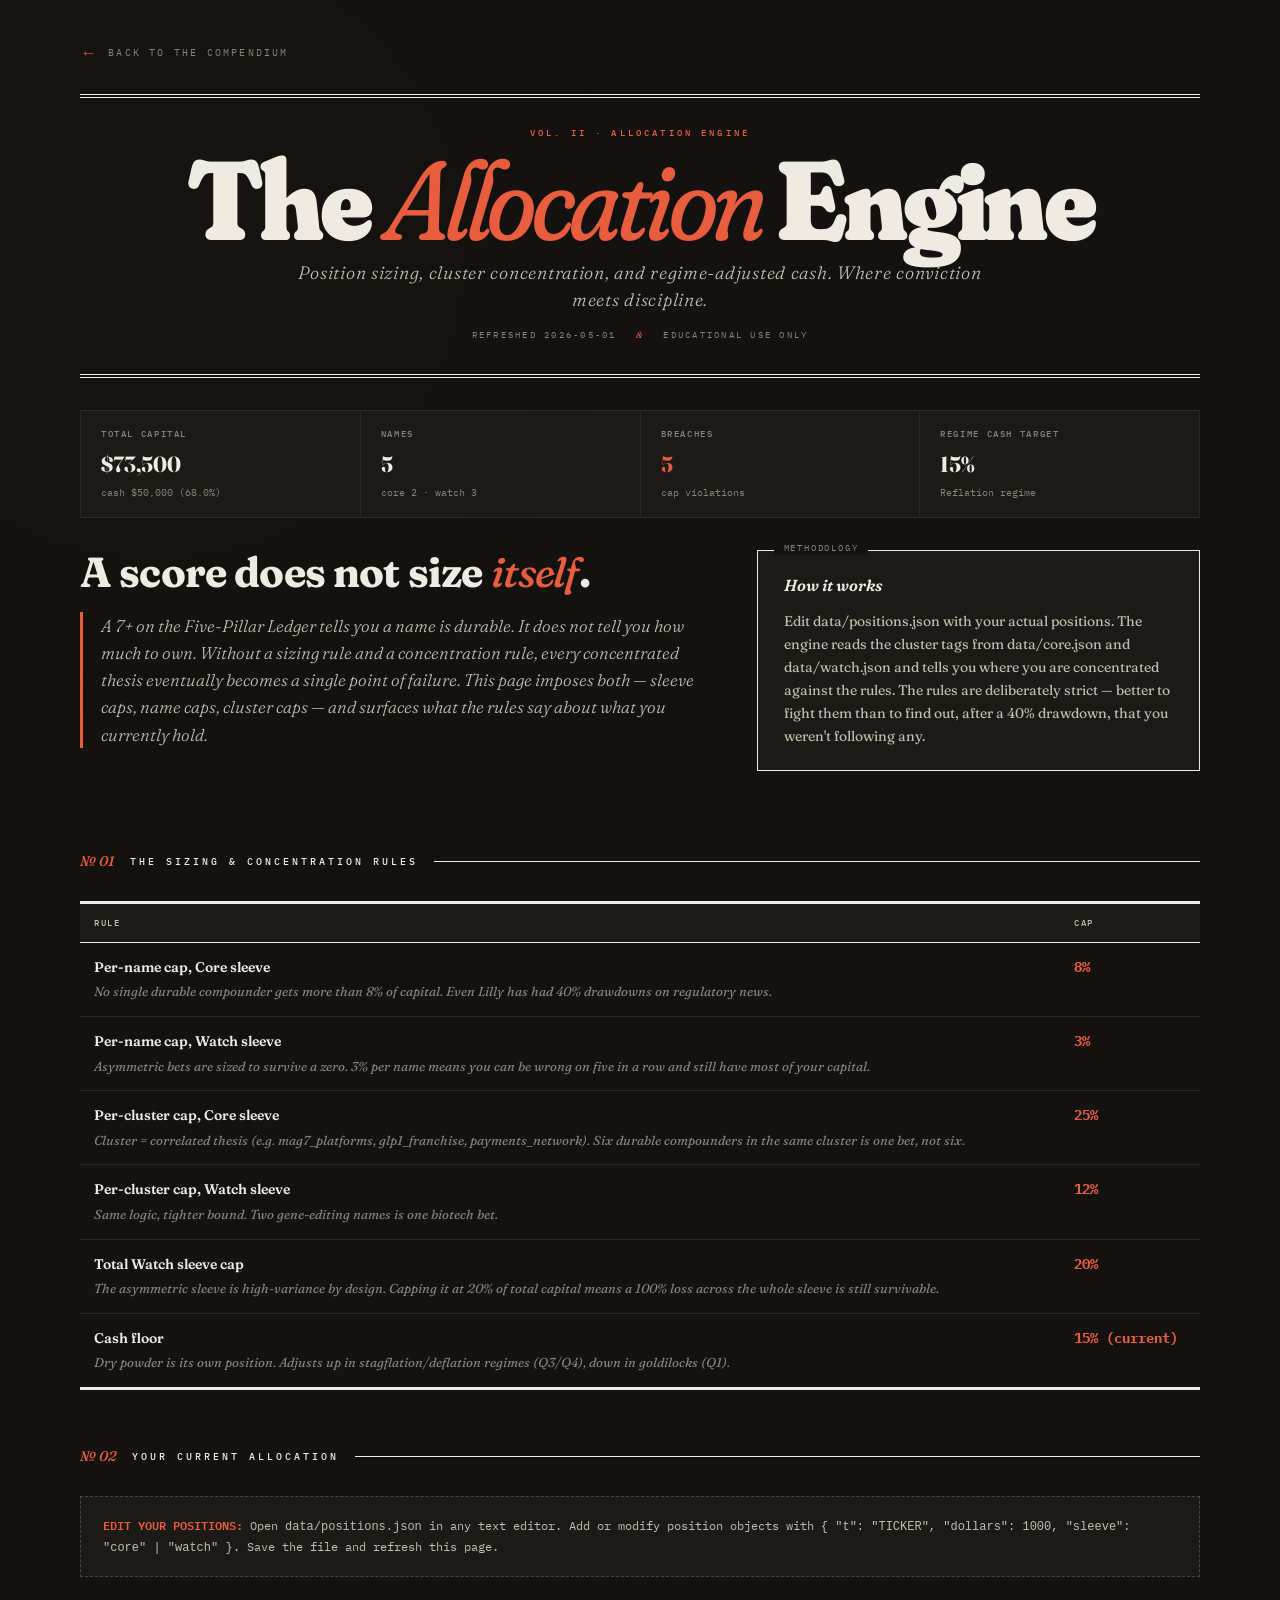
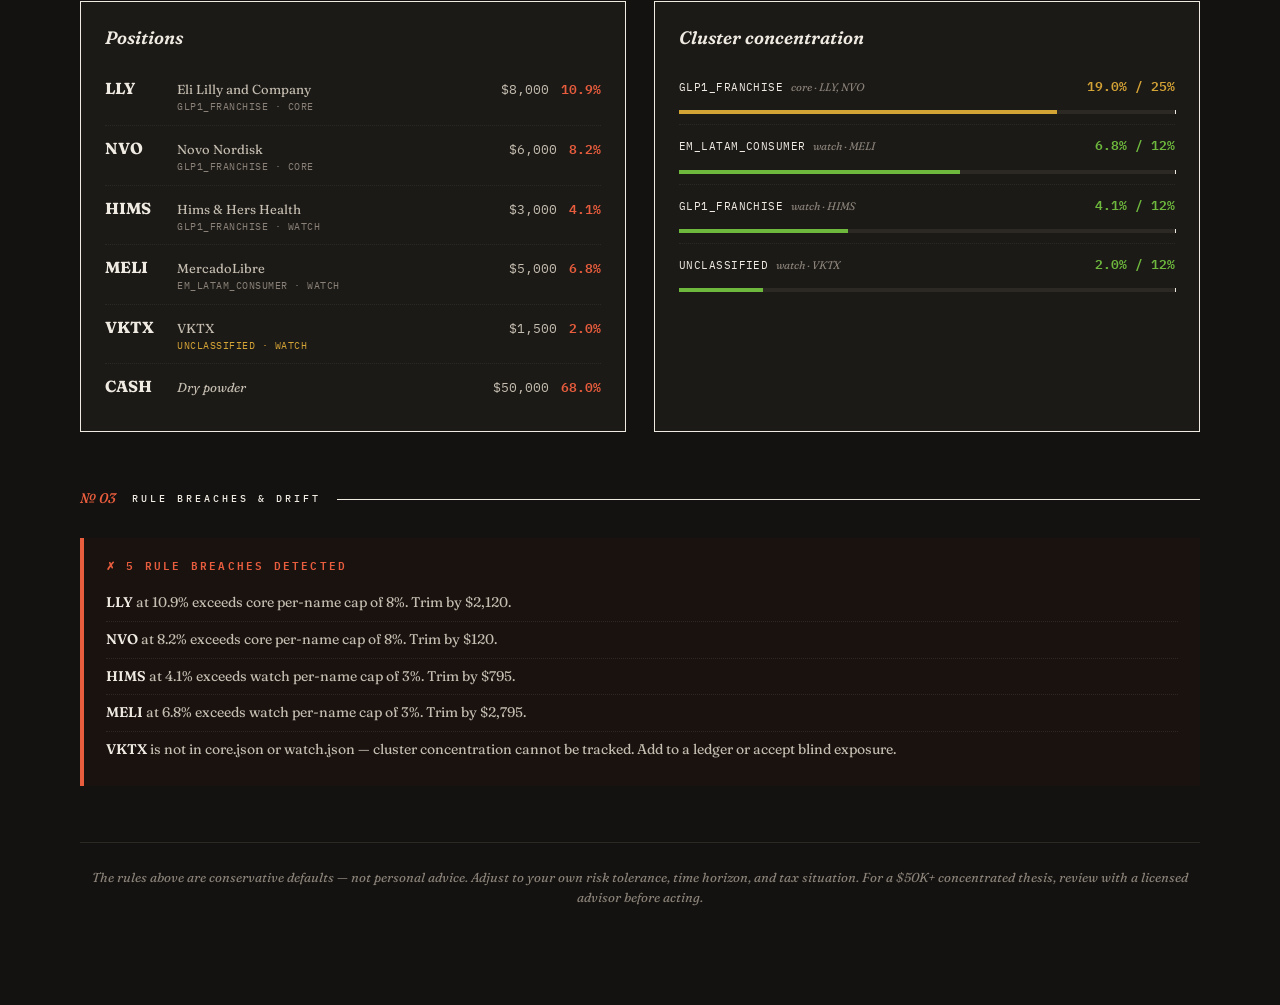
==== allocation.html @ 7db7a310 "Vol II + III: live data layer, allocation engine, Dalio macro overlay" ====
<!DOCTYPE html>
<html lang="en">
<head>
<meta charset="UTF-8">
<meta name="viewport" content="width=device-width, initial-scale=1.0">
<title>The Allocation Engine — Sizing &amp; Concentration</title>
<link rel="preconnect" href="https://fonts.googleapis.com">
<link rel="preconnect" href="https://fonts.gstatic.com" crossorigin>
<link href="https://fonts.googleapis.com/css2?family=Fraunces:ital,opsz,wght@0,9..144,300;0,9..144,400;0,9..144,500;0,9..144,600;0,9..144,700;0,9..144,900;1,9..144,400;1,9..144,500&family=IBM+Plex+Mono:ital,wght@0,300;0,400;0,500;0,600&display=swap" rel="stylesheet">
<link rel="stylesheet" href="assets/tooltip.css">
<style>
:root {
  --paper: #131210; --paper-warm: #1c1a17; --paper-deep: #0a0908;
  --ink: #f0ebe2; --ink-soft: #c4bdb0; --ink-mute: #8a8278; --ink-faint: #4a4540;
  --rule: #2c2824; --rule-strong: #f0ebe2;
  --accent: #e85d3d; --accent-deep: #b8270d;
  --gold: #d4a335; --bull: #6db83d; --bear: #e85d3d;
}
* { box-sizing: border-box; margin: 0; padding: 0; }
body {
  background: var(--paper); color: var(--ink);
  font-family: 'Fraunces', Georgia, serif; font-size: 16px; line-height: 1.55;
  -webkit-font-smoothing: antialiased; font-optical-sizing: auto;
  font-variation-settings: "SOFT" 50, "WONK" 0;
}
body::before {
  content: ''; position: fixed; inset: 0;
  background-image: radial-gradient(circle at 12% 28%, rgba(212,163,53,.02) 0%, transparent 40%);
  pointer-events: none; z-index: 0;
}
.broadsheet { position: relative; z-index: 2; max-width: 1200px; margin: 0 auto; padding: 36px 40px 100px; }

.back-link {
  display: inline-flex; align-items: center; gap: 10px;
  font-family: 'IBM Plex Mono', monospace; font-size: 10px; letter-spacing: .22em;
  text-transform: uppercase; color: var(--ink-mute); text-decoration: none;
  padding: 4px 0; margin-bottom: 24px; border-bottom: 1px solid transparent;
  transition: color .2s, border-color .2s;
}
.back-link .arrow { color: var(--accent); font-family: 'Fraunces', serif; font-style: italic; font-size: 16px; }
.back-link:hover { color: var(--ink); border-bottom-color: var(--ink); }

.masthead {
  text-align: center; border-top: 4px double var(--rule-strong);
  border-bottom: 4px double var(--rule-strong);
  padding: 28px 0 32px; margin-bottom: 32px;
}
.kicker { font-family: 'IBM Plex Mono', monospace; font-size: 9px; letter-spacing: .35em; text-transform: uppercase; color: var(--accent); margin-bottom: 10px; font-weight: 500; }
.masthead-title { font-family: 'Fraunces', serif; font-weight: 900; font-size: clamp(56px, 9vw, 112px); line-height: .9; letter-spacing: -.04em; font-variation-settings: "SOFT" 100, "WONK" 1, "opsz" 144; margin-bottom: 8px; }
.masthead-title em { font-style: italic; font-weight: 400; color: var(--accent); }
.masthead-tagline { font-family: 'Fraunces', serif; font-style: italic; font-size: 18px; font-weight: 300; color: var(--ink-soft); letter-spacing: .04em; max-width: 720px; margin: 0 auto; }
.masthead-volume { font-family: 'IBM Plex Mono', monospace; font-size: 9px; letter-spacing: .25em; text-transform: uppercase; color: var(--ink-mute); margin-top: 14px; }
.masthead-volume .ornament { color: var(--accent); margin: 0 12px; font-family: 'Fraunces', serif; font-style: italic; }

.section-marker { display: flex; align-items: center; gap: 16px; margin: 56px 0 28px; }
.section-marker-line { flex: 1; height: 1px; background: var(--rule-strong); }
.section-marker-text { font-family: 'IBM Plex Mono', monospace; font-size: 10px; letter-spacing: .3em; text-transform: uppercase; color: var(--ink); font-weight: 500; }
.section-marker-num { font-family: 'Fraunces', serif; font-style: italic; font-size: 14px; color: var(--accent); font-weight: 500; }

.lede { display: grid; grid-template-columns: 7fr 5fr; gap: 56px; margin-bottom: 32px; }
.lede-headline { font-family: 'Fraunces', serif; font-weight: 700; font-size: clamp(28px, 3.4vw, 42px); line-height: 1.05; letter-spacing: -.02em; margin-bottom: 18px; }
.lede-headline em { color: var(--accent); font-style: italic; font-weight: 500; }
.lede-deck { font-family: 'Fraunces', serif; font-style: italic; font-weight: 300; font-size: 17px; line-height: 1.6; color: var(--ink-soft); border-left: 3px solid var(--accent); padding-left: 18px; }

.callout {
  background: var(--paper-warm); border: 1px solid var(--rule-strong);
  padding: 22px 26px; margin-bottom: 24px; position: relative;
}
.callout::before { content: 'METHODOLOGY'; position: absolute; top: -10px; left: 16px; background: var(--paper); padding: 0 10px; font-family: 'IBM Plex Mono', monospace; font-size: 9px; letter-spacing: .2em; color: var(--ink-mute); }
.callout-title { font-family: 'Fraunces', serif; font-weight: 600; font-size: 16px; font-style: italic; margin-bottom: 12px; color: var(--ink); }
.callout-body { font-family: 'Fraunces', serif; font-size: 14px; line-height: 1.65; color: var(--ink-soft); }

/* status bar */
.status-bar { display: grid; grid-template-columns: repeat(4, 1fr); gap: 1px; background: var(--rule); border: 1px solid var(--rule); margin-bottom: 32px; }
.status-cell { background: var(--paper-warm); padding: 16px 20px; }
.status-cell .lbl { font-family: 'IBM Plex Mono', monospace; font-size: 9px; letter-spacing: .18em; text-transform: uppercase; color: var(--ink-mute); margin-bottom: 6px; font-weight: 500; }
.status-cell .val { font-family: 'Fraunces', serif; font-weight: 700; font-size: 22px; color: var(--ink); font-variation-settings: "opsz" 144; }
.status-cell .val.red { color: var(--bear); }
.status-cell .val.green { color: var(--bull); }
.status-cell .sub { font-family: 'IBM Plex Mono', monospace; font-size: 10px; color: var(--ink-mute); margin-top: 4px; }

/* rules table */
.rules-table { width: 100%; border-collapse: collapse; font-family: 'IBM Plex Mono', monospace; font-size: 12px; margin-bottom: 32px; border-top: 3px solid var(--rule-strong); border-bottom: 3px solid var(--rule-strong); }
.rules-table th { text-align: left; padding: 12px 14px; font-size: 9px; letter-spacing: .18em; text-transform: uppercase; color: var(--ink-soft); border-bottom: 1px solid var(--rule-strong); background: var(--paper-warm); font-weight: 500; }
.rules-table td { padding: 14px; border-bottom: 1px solid var(--rule); vertical-align: top; }
.rules-table tr:last-child td { border-bottom: none; }
.rule-name { font-family: 'Fraunces', serif; font-weight: 600; font-size: 14px; color: var(--ink); }
.rule-rationale { font-family: 'Fraunces', serif; font-style: italic; font-size: 13px; color: var(--ink-mute); margin-top: 4px; line-height: 1.5; }
.rule-cap { font-weight: 700; font-size: 14px; color: var(--accent); white-space: nowrap; }

/* positions panel */
.positions-grid { display: grid; grid-template-columns: 1fr 1fr; gap: 28px; margin-bottom: 32px; }
.positions-list { background: var(--paper-warm); border: 1px solid var(--rule-strong); padding: 22px 24px; }
.positions-list h4 { font-family: 'Fraunces', serif; font-weight: 600; font-style: italic; font-size: 18px; margin-bottom: 14px; color: var(--ink); }
.pos-row { display: grid; grid-template-columns: 60px 1fr auto auto; gap: 12px; padding: 10px 0; border-bottom: 1px dotted var(--rule); align-items: baseline; }
.pos-row:last-child { border-bottom: none; }
.pos-ticker { font-family: 'Fraunces', serif; font-weight: 700; font-size: 16px; color: var(--ink); }
.pos-cluster { font-family: 'IBM Plex Mono', monospace; font-size: 10px; color: var(--ink-mute); letter-spacing: .05em; }
.pos-dollars { font-family: 'IBM Plex Mono', monospace; font-size: 13px; color: var(--ink-soft); }
.pos-pct { font-family: 'IBM Plex Mono', monospace; font-weight: 600; font-size: 13px; color: var(--accent); }
.pos-row.unclassified .pos-cluster { color: var(--gold); }

/* concentration view */
.concentration { background: var(--paper-warm); border: 1px solid var(--rule-strong); padding: 22px 24px; }
.concentration h4 { font-family: 'Fraunces', serif; font-weight: 600; font-style: italic; font-size: 18px; margin-bottom: 14px; color: var(--ink); }
.cluster-row { display: grid; grid-template-columns: 1fr auto; gap: 10px; padding: 10px 0; border-bottom: 1px dotted var(--rule); align-items: baseline; }
.cluster-row:last-child { border-bottom: none; }
.cluster-label { font-family: 'IBM Plex Mono', monospace; font-size: 11px; letter-spacing: .04em; color: var(--ink); }
.cluster-pct { font-family: 'IBM Plex Mono', monospace; font-weight: 600; font-size: 13px; }
.cluster-pct.over { color: var(--bear); }
.cluster-pct.warn { color: var(--gold); }
.cluster-pct.ok { color: var(--bull); }
.cluster-bar { grid-column: 1 / 3; height: 4px; background: var(--rule); margin-top: 4px; position: relative; }
.cluster-bar-fill { height: 100%; background: var(--accent); }
.cluster-bar-cap { position: absolute; height: 100%; width: 1px; background: var(--ink); top: 0; }

/* breaches panel */
.breaches { border-left: 4px solid var(--bear); background: rgba(184,39,13,.04); padding: 18px 22px; margin-bottom: 24px; }
.breaches.empty { border-left-color: var(--bull); background: rgba(45,80,22,.04); }
.breaches h4 { font-family: 'IBM Plex Mono', monospace; font-size: 11px; letter-spacing: .2em; text-transform: uppercase; color: var(--bear); margin-bottom: 12px; font-weight: 600; }
.breaches.empty h4 { color: var(--bull); }
.breach-item { font-family: 'Fraunces', serif; font-size: 14px; line-height: 1.7; color: var(--ink-soft); padding: 6px 0; border-bottom: 1px dotted var(--rule); }
.breach-item:last-child { border-bottom: none; }
.breach-item strong { color: var(--ink); font-weight: 600; }

/* edit panel */
.edit-panel { background: var(--paper-warm); border: 1px dashed var(--ink-faint); padding: 18px 22px; font-family: 'IBM Plex Mono', monospace; font-size: 12px; color: var(--ink-soft); margin-bottom: 24px; line-height: 1.7; }
.edit-panel strong { color: var(--accent); font-weight: 600; }

.disclaimer { font-family: 'Fraunces', serif; font-style: italic; font-size: 13px; color: var(--ink-mute); margin-top: 56px; padding-top: 24px; border-top: 1px solid var(--rule); text-align: center; }

@media (max-width: 920px) {
  .broadsheet { padding: 24px 22px 80px; }
  .lede { grid-template-columns: 1fr; gap: 24px; }
  .positions-grid { grid-template-columns: 1fr; }
  .status-bar { grid-template-columns: 1fr 1fr; }
}
</style>
</head>
<body>
<div class="broadsheet">

<a class="back-link" href="index.html"><span class="arrow">←</span>Back to The Compendium</a>

<header class="masthead">
  <div class="kicker">Vol. II · Allocation Engine</div>
  <h1 class="masthead-title">The <em>Allocation</em> Engine</h1>
  <p class="masthead-tagline">Position sizing, cluster concentration, and regime-adjusted cash. Where conviction meets discipline.</p>
  <div class="masthead-volume">
    <span id="a-asof">Loading…</span> <span class="ornament">&</span> Educational Use Only
  </div>
</header>

<!-- STATUS BAR -->
<div class="status-bar">
  <div class="status-cell">
    <div class="lbl">Total Capital</div>
    <div class="val" id="a-total">$0</div>
    <div class="sub" id="a-cash">cash —</div>
  </div>
  <div class="status-cell">
    <div class="lbl">Names</div>
    <div class="val" id="a-names">0</div>
    <div class="sub" id="a-sleeves">core 0 · watch 0</div>
  </div>
  <div class="status-cell">
    <div class="lbl">Breaches</div>
    <div class="val" id="a-breaches">0</div>
    <div class="sub">cap violations</div>
  </div>
  <div class="status-cell">
    <div class="lbl">Regime Cash Target</div>
    <div class="val" id="a-cash-target">—</div>
    <div class="sub" id="a-regime-note">—</div>
  </div>
</div>

<!-- LEDE -->
<div class="lede">
  <div>
    <h2 class="lede-headline">A score does not size <em>itself</em>.</h2>
    <p class="lede-deck">A 7+ on the Five-Pillar Ledger tells you a name is durable. It does not tell you how much to own. Without a sizing rule and a concentration rule, every concentrated thesis eventually becomes a single point of failure. This page imposes both — sleeve caps, name caps, cluster caps — and surfaces what the rules say about what you currently hold.</p>
  </div>
  <div class="callout">
    <div class="callout-title">How it works</div>
    <div class="callout-body">Edit data/positions.json with your actual positions. The engine reads the cluster tags from data/core.json and data/watch.json and tells you where you are concentrated against the rules. The rules are deliberately strict — better to fight them than to find out, after a 40% drawdown, that you weren't following any.</div>
  </div>
</div>

<!-- SECTION I — RULES -->
<div class="section-marker">
  <span class="section-marker-num">№ 01</span>
  <span class="section-marker-text">The Sizing &amp; Concentration Rules</span>
  <div class="section-marker-line"></div>
</div>

<table class="rules-table">
  <thead>
    <tr><th>Rule</th><th style="width: 140px;">Cap</th></tr>
  </thead>
  <tbody>
    <tr>
      <td>
        <div class="rule-name">Per-name cap, Core sleeve</div>
        <div class="rule-rationale">No single durable compounder gets more than 8% of capital. Even Lilly has had 40% drawdowns on regulatory news.</div>
      </td>
      <td class="rule-cap">8%</td>
    </tr>
    <tr>
      <td>
        <div class="rule-name">Per-name cap, Watch sleeve</div>
        <div class="rule-rationale">Asymmetric bets are sized to survive a zero. 3% per name means you can be wrong on five in a row and still have most of your capital.</div>
      </td>
      <td class="rule-cap">3%</td>
    </tr>
    <tr>
      <td>
        <div class="rule-name">Per-cluster cap, Core sleeve</div>
        <div class="rule-rationale">Cluster = correlated thesis (e.g. mag7_platforms, glp1_franchise, payments_network). Six durable compounders in the same cluster is one bet, not six.</div>
      </td>
      <td class="rule-cap">25%</td>
    </tr>
    <tr>
      <td>
        <div class="rule-name">Per-cluster cap, Watch sleeve</div>
        <div class="rule-rationale">Same logic, tighter bound. Two gene-editing names is one biotech bet.</div>
      </td>
      <td class="rule-cap">12%</td>
    </tr>
    <tr>
      <td>
        <div class="rule-name">Total Watch sleeve cap</div>
        <div class="rule-rationale">The asymmetric sleeve is high-variance by design. Capping it at 20% of total capital means a 100% loss across the whole sleeve is still survivable.</div>
      </td>
      <td class="rule-cap">20%</td>
    </tr>
    <tr>
      <td>
        <div class="rule-name">Cash floor</div>
        <div class="rule-rationale">Dry powder is its own position. Adjusts up in stagflation/deflation regimes (Q3/Q4), down in goldilocks (Q1).</div>
      </td>
      <td class="rule-cap" id="rule-cash">10–25%</td>
    </tr>
  </tbody>
</table>

<!-- SECTION II — CURRENT ALLOCATION -->
<div class="section-marker">
  <span class="section-marker-num">№ 02</span>
  <span class="section-marker-text">Your Current Allocation</span>
  <div class="section-marker-line"></div>
</div>

<div class="edit-panel">
  <strong>EDIT YOUR POSITIONS:</strong> Open <code>data/positions.json</code> in any text editor. Add or modify position objects with <code>{ "t": "TICKER", "dollars": 1000, "sleeve": "core" | "watch" }</code>. Save the file and refresh this page.
</div>

<div class="positions-grid">
  <div class="positions-list" id="positions-list">
    <h4>Positions</h4>
  </div>
  <div class="concentration" id="concentration">
    <h4>Cluster concentration</h4>
  </div>
</div>

<!-- SECTION III — BREACHES -->
<div class="section-marker">
  <span class="section-marker-num">№ 03</span>
  <span class="section-marker-text">Rule Breaches &amp; Drift</span>
  <div class="section-marker-line"></div>
</div>

<div id="breaches-panel"></div>

<p class="disclaimer">The rules above are conservative defaults — not personal advice. Adjust to your own risk tolerance, time horizon, and tax situation. For a $50K+ concentrated thesis, review with a licensed advisor before acting.</p>

</div>

<script src="assets/data-loader.js"></script>
<script src="assets/glossary.js"></script>
<script src="assets/tooltip.js"></script>
<script>
const RULES = {
  per_name_core: 0.08,
  per_name_watch: 0.03,
  per_cluster_core: 0.25,
  per_cluster_watch: 0.12,
  watch_total: 0.20,
  cash_target_by_regime: {
    'Goldilocks': 0.10,
    'Reflation': 0.15,
    'Deflation': 0.20,
    'Stagflation': 0.25,
    'Unclassified': 0.20,
  },
};

(async function () {
  const data = await window.COMPENDIUM.loadAll();
  const positions = await window.COMPENDIUM.loadJson('data/positions.json');
  if (!positions || !positions.positions) {
    document.getElementById('a-asof').textContent = 'data/positions.json missing';
    return;
  }
  document.getElementById('a-asof').textContent = 'Refreshed ' + (positions._asof || '—');

  // build cluster lookup from core + watch
  const lookup = {};
  (data.core || []).forEach(c => { lookup[c.t] = { cluster: c.cluster, sleeve: 'core', name: c.n }; });
  (data.watch || []).forEach(c => { lookup[c.t] = { cluster: c.cluster, sleeve: 'watch', name: c.n }; });

  const positionsTotal = positions.positions.reduce((s, p) => s + (p.dollars || 0), 0);
  const totalCapital = positionsTotal + (positions.cash || 0);

  // status bar
  document.getElementById('a-total').textContent = '$' + totalCapital.toLocaleString();
  document.getElementById('a-cash').textContent = 'cash $' + (positions.cash || 0).toLocaleString() + ' (' + ((positions.cash / totalCapital) * 100).toFixed(1) + '%)';
  document.getElementById('a-names').textContent = positions.positions.length;
  const coreCnt = positions.positions.filter(p => p.sleeve === 'core').length;
  const watchCnt = positions.positions.filter(p => p.sleeve === 'watch').length;
  document.getElementById('a-sleeves').textContent = `core ${coreCnt} · watch ${watchCnt}`;

  // regime cash target
  const regime = (data.macro && data.macro.regime && data.macro.regime.regime_name) || 'Unclassified';
  const cashTarget = RULES.cash_target_by_regime[regime] || 0.20;
  document.getElementById('a-cash-target').textContent = (cashTarget * 100).toFixed(0) + '%';
  document.getElementById('a-regime-note').textContent = regime + ' regime';
  document.getElementById('rule-cash').textContent = (cashTarget * 100).toFixed(0) + '% (current)';

  // render positions
  const posListEl = document.getElementById('positions-list');
  posListEl.innerHTML = '<h4>Positions</h4>';
  positions.positions.forEach(p => {
    const meta = lookup[p.t] || { cluster: 'unclassified', sleeve: p.sleeve, name: p.t };
    const pct = totalCapital > 0 ? (p.dollars / totalCapital * 100) : 0;
    const row = document.createElement('div');
    row.className = 'pos-row' + (meta.cluster === 'unclassified' ? ' unclassified' : '');
    row.innerHTML = `
      <div class="pos-ticker">${p.t}</div>
      <div>
        <div style="font-family:Fraunces,serif;font-size:13px;color:var(--ink-soft);">${meta.name}</div>
        <div class="pos-cluster">${meta.cluster.toUpperCase()} · ${(p.sleeve || meta.sleeve || 'unknown').toUpperCase()}</div>
      </div>
      <div class="pos-dollars">$${(p.dollars || 0).toLocaleString()}</div>
      <div class="pos-pct">${pct.toFixed(1)}%</div>
    `;
    posListEl.appendChild(row);
  });

  // cash row
  const cashRow = document.createElement('div');
  cashRow.className = 'pos-row';
  cashRow.innerHTML = `
    <div class="pos-ticker">CASH</div>
    <div><div style="font-family:Fraunces,serif;font-style:italic;font-size:13px;color:var(--ink-soft);">Dry powder</div></div>
    <div class="pos-dollars">$${(positions.cash || 0).toLocaleString()}</div>
    <div class="pos-pct">${((positions.cash / totalCapital) * 100).toFixed(1)}%</div>
  `;
  posListEl.appendChild(cashRow);

  // cluster aggregation
  const clusters = {};
  positions.positions.forEach(p => {
    const meta = lookup[p.t] || { cluster: 'unclassified', sleeve: p.sleeve };
    const sleeve = p.sleeve || meta.sleeve || 'core';
    const key = sleeve + '::' + meta.cluster;
    clusters[key] = clusters[key] || { sleeve, cluster: meta.cluster, dollars: 0, names: [] };
    clusters[key].dollars += (p.dollars || 0);
    clusters[key].names.push(p.t);
  });

  const clusterEl = document.getElementById('concentration');
  clusterEl.innerHTML = '<h4>Cluster concentration</h4>';
  const sortedClusters = Object.values(clusters).sort((a, b) => b.dollars - a.dollars);
  sortedClusters.forEach(c => {
    const pct = totalCapital > 0 ? (c.dollars / totalCapital) : 0;
    const cap = c.sleeve === 'core' ? RULES.per_cluster_core : RULES.per_cluster_watch;
    const cls = pct > cap ? 'over' : pct > cap * 0.75 ? 'warn' : 'ok';
    const row = document.createElement('div');
    row.className = 'cluster-row';
    row.innerHTML = `
      <div class="cluster-label">${c.cluster.toUpperCase()}<span style="color:var(--ink-mute);font-style:italic;font-family:Fraunces,serif;letter-spacing:0;font-size:11px;margin-left:8px;">${c.sleeve} · ${c.names.join(', ')}</span></div>
      <div class="cluster-pct ${cls}">${(pct * 100).toFixed(1)}% / ${(cap * 100).toFixed(0)}%</div>
      <div class="cluster-bar">
        <div class="cluster-bar-fill" style="width:${Math.min(100, pct / cap * 100)}%; background: var(--${cls === 'over' ? 'bear' : cls === 'warn' ? 'gold' : 'bull'});"></div>
        <div class="cluster-bar-cap" style="left: 100%;"></div>
      </div>
    `;
    clusterEl.appendChild(row);
  });

  // breach detection
  const breaches = [];
  // per-name caps
  positions.positions.forEach(p => {
    const meta = lookup[p.t] || { sleeve: p.sleeve };
    const sleeve = p.sleeve || meta.sleeve || 'core';
    const cap = sleeve === 'core' ? RULES.per_name_core : RULES.per_name_watch;
    const pct = totalCapital > 0 ? (p.dollars / totalCapital) : 0;
    if (pct > cap) {
      breaches.push(`<strong>${p.t}</strong> at ${(pct * 100).toFixed(1)}% exceeds ${sleeve} per-name cap of ${(cap * 100).toFixed(0)}%. Trim by $${Math.round(p.dollars - cap * totalCapital).toLocaleString()}.`);
    }
  });
  // cluster caps
  Object.values(clusters).forEach(c => {
    const cap = c.sleeve === 'core' ? RULES.per_cluster_core : RULES.per_cluster_watch;
    const pct = totalCapital > 0 ? (c.dollars / totalCapital) : 0;
    if (pct > cap) {
      breaches.push(`<strong>${c.cluster}</strong> cluster (${c.sleeve}) at ${(pct * 100).toFixed(1)}% exceeds ${(cap * 100).toFixed(0)}% cap. Diversify or trim.`);
    }
  });
  // sleeve total
  const watchTotal = positions.positions.filter(p => p.sleeve === 'watch').reduce((s, p) => s + (p.dollars || 0), 0);
  const watchPct = totalCapital > 0 ? (watchTotal / totalCapital) : 0;
  if (watchPct > RULES.watch_total) {
    breaches.push(`<strong>Watch sleeve</strong> at ${(watchPct * 100).toFixed(1)}% exceeds ${(RULES.watch_total * 100).toFixed(0)}% total cap. Trim asymmetric bets by $${Math.round(watchTotal - RULES.watch_total * totalCapital).toLocaleString()}.`);
  }
  // cash check
  const cashPct = totalCapital > 0 ? (positions.cash / totalCapital) : 0;
  if (cashPct < cashTarget) {
    breaches.push(`<strong>Cash</strong> at ${(cashPct * 100).toFixed(1)}% is below ${regime}-regime target of ${(cashTarget * 100).toFixed(0)}%. Consider trimming risk to raise $${Math.round((cashTarget - cashPct) * totalCapital).toLocaleString()}.`);
  }
  // unclassified positions
  positions.positions.forEach(p => {
    if (!lookup[p.t]) {
      breaches.push(`<strong>${p.t}</strong> is not in core.json or watch.json — cluster concentration cannot be tracked. Add to a ledger or accept blind exposure.`);
    }
  });

  document.getElementById('a-breaches').textContent = breaches.length;
  document.getElementById('a-breaches').classList.add(breaches.length > 0 ? 'red' : 'green');

  const bp = document.getElementById('breaches-panel');
  if (breaches.length === 0) {
    bp.innerHTML = `<div class="breaches empty">
      <h4>✓ No rule breaches</h4>
      <div class="breach-item">Your current allocation respects every cap. The discipline is intact. The thesis still has to be right — but at least you'll be alive to learn from it if it isn't.</div>
    </div>`;
  } else {
    bp.innerHTML = `<div class="breaches">
      <h4>✗ ${breaches.length} rule breach${breaches.length === 1 ? '' : 'es'} detected</h4>
      ${breaches.map(b => `<div class="breach-item">${b}</div>`).join('')}
    </div>`;
  }
})();
</script>
</body>
</html>
---- assets/tooltip.css ----
/* The Compendium — Tooltip system */
.info {
  display: inline-flex;
  align-items: center;
  gap: 4px;
  cursor: help;
  position: relative;
}
.info::after {
  content: 'i';
  display: inline-flex;
  align-items: center;
  justify-content: center;
  width: 13px;
  height: 13px;
  border-radius: 50%;
  border: 1px solid currentColor;
  font-family: 'IBM Plex Mono', monospace;
  font-style: italic;
  font-weight: 500;
  font-size: 9px;
  line-height: 1;
  color: var(--accent, #e85d3d);
  opacity: 0.55;
  transition: opacity .15s ease;
  flex-shrink: 0;
  margin-left: 2px;
}
.info:hover::after,
.info.is-active::after {
  opacity: 1;
}

/* Floating tooltip element (single, pooled) */
#cmp-tooltip {
  position: fixed;
  z-index: 9999;
  max-width: 320px;
  background: var(--paper, #131210);
  color: var(--ink, #f0ebe2);
  border: 1px solid var(--accent, #e85d3d);
  padding: 14px 16px;
  font-family: 'Fraunces', Georgia, serif;
  font-size: 13px;
  line-height: 1.5;
  box-shadow: 0 8px 32px rgba(0, 0, 0, 0.6), 0 2px 8px rgba(0, 0, 0, 0.4);
  pointer-events: none;
  opacity: 0;
  transform: translateY(4px);
  transition: opacity .15s ease, transform .15s ease;
}
#cmp-tooltip.is-visible {
  opacity: 1;
  transform: translateY(0);
  pointer-events: auto;
}
#cmp-tooltip .tt-title {
  font-family: 'IBM Plex Mono', monospace;
  font-size: 9px;
  letter-spacing: .14em;
  text-transform: uppercase;
  color: var(--accent, #e85d3d);
  font-weight: 600;
  margin-bottom: 8px;
  padding-bottom: 6px;
  border-bottom: 1px dotted rgba(232, 93, 61, 0.35);
}
#cmp-tooltip .tt-body {
  font-family: 'Fraunces', Georgia, serif;
  font-style: italic;
  font-size: 13px;
  line-height: 1.55;
  color: var(--ink-soft, #c4bdb0);
  font-weight: 400;
}

/* Mobile: tooltips become bottom sheets */
@media (max-width: 600px) {
  #cmp-tooltip {
    position: fixed;
    left: 12px !important;
    right: 12px;
    bottom: 12px !important;
    top: auto !important;
    max-width: none;
    transform: translateY(8px);
  }
  #cmp-tooltip.is-visible {
    transform: translateY(0);
  }
}

/* Print: hide tooltip system entirely */
@media print {
  .info::after { display: none !important; }
  #cmp-tooltip { display: none !important; }
}

/* Make ledger rows visibly clickable */
.ledger tbody tr[data-href] {
  cursor: pointer;
}
.ledger tbody tr[data-href]:hover {
  background: var(--highlight, #1f1c18) !important;
}

/* Make dossier wrapper-as-link inherit color */
a.dossier-link {
  text-decoration: none;
  color: inherit;
  display: block;
}
a.dossier-link:hover .dossier {
  background: var(--paper-warm, #1c1a17);
}
a.dossier-link:hover .dossier-ticker {
  color: var(--accent, #e85d3d);
}
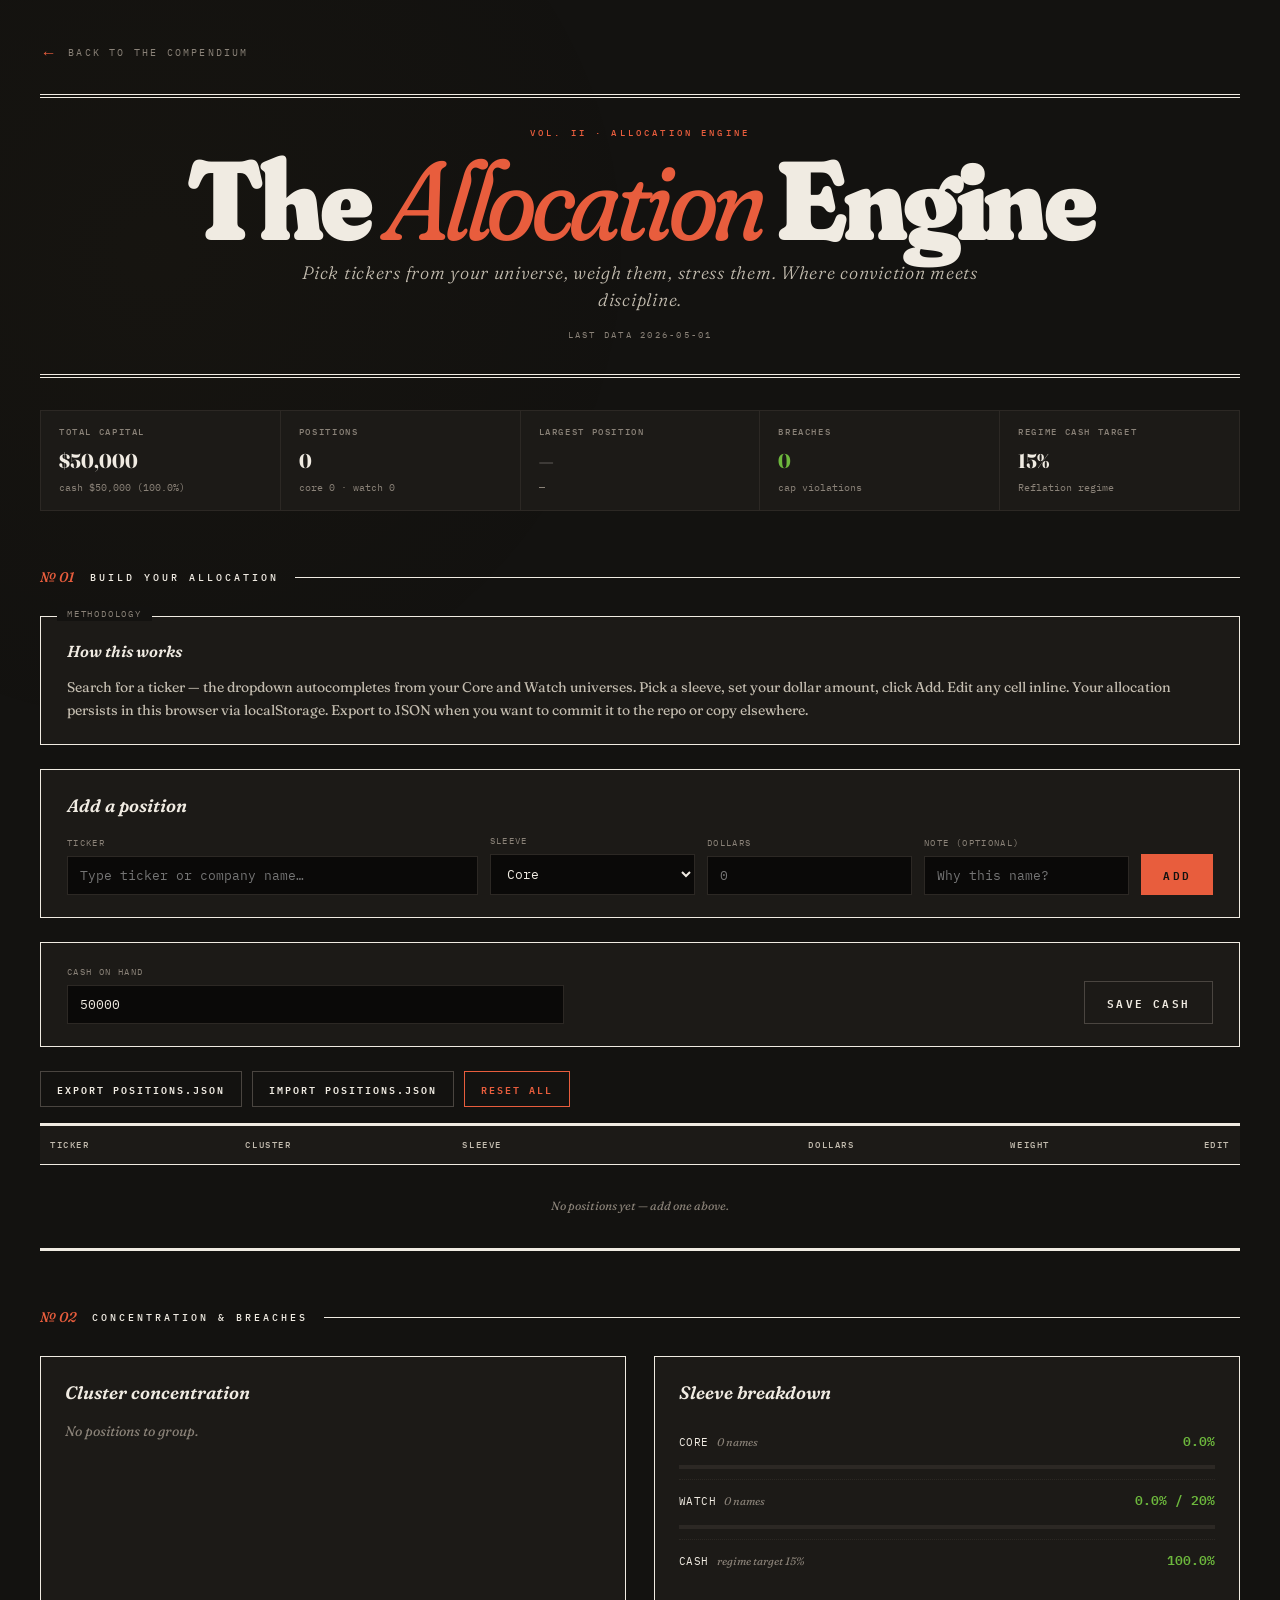
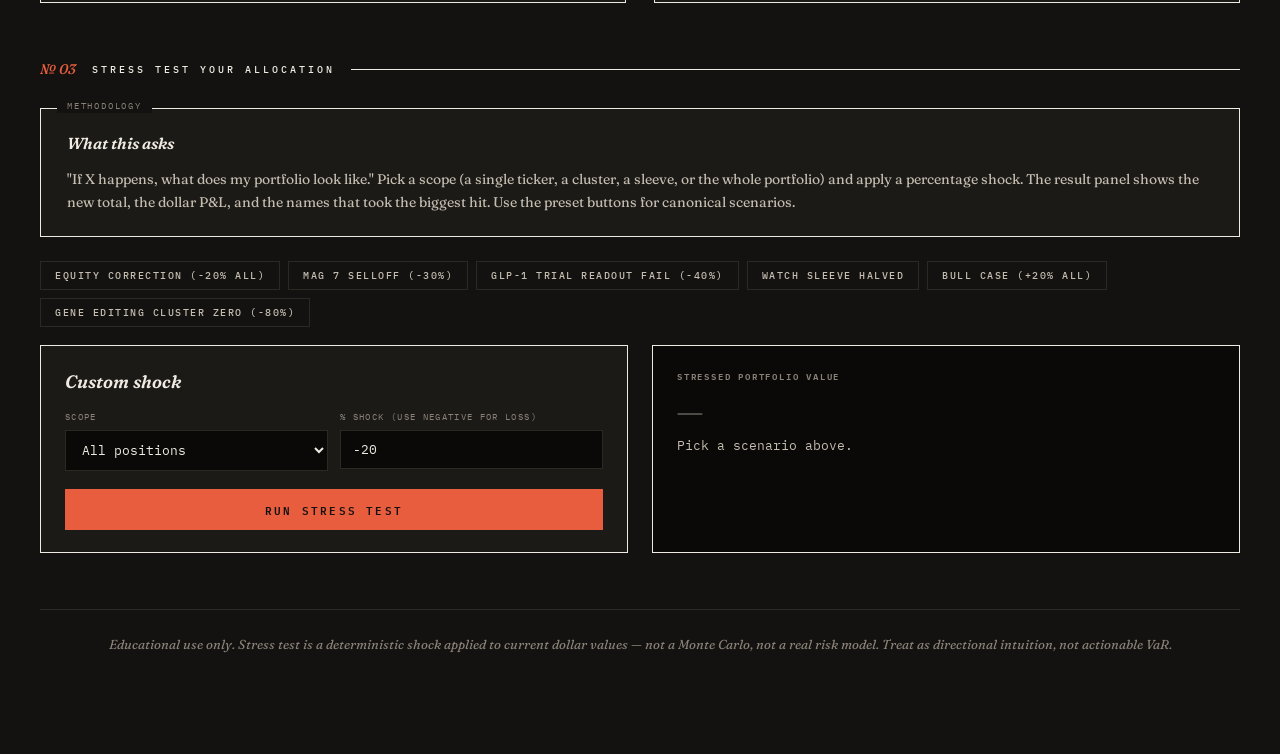
==== commit c8eae417: "Capital Migration overlay + interactive Allocation Engine" ====
--- a/allocation.html
+++ b/allocation.html
@@ -3,7 +3,7 @@
 <head>
 <meta charset="UTF-8">
 <meta name="viewport" content="width=device-width, initial-scale=1.0">
-<title>The Allocation Engine — Sizing &amp; Concentration</title>
+<title>The Allocation Engine — Sizing &amp; Stress Tests</title>
 <link rel="preconnect" href="https://fonts.googleapis.com">
 <link rel="preconnect" href="https://fonts.gstatic.com" crossorigin>
 <link href="https://fonts.googleapis.com/css2?family=Fraunces:ital,opsz,wght@0,9..144,300;0,9..144,400;0,9..144,500;0,9..144,600;0,9..144,700;0,9..144,900;1,9..144,400;1,9..144,500&family=IBM+Plex+Mono:ital,wght@0,300;0,400;0,500;0,600&display=swap" rel="stylesheet">
@@ -28,93 +28,102 @@
   background-image: radial-gradient(circle at 12% 28%, rgba(212,163,53,.02) 0%, transparent 40%);
   pointer-events: none; z-index: 0;
 }
-.broadsheet { position: relative; z-index: 2; max-width: 1200px; margin: 0 auto; padding: 36px 40px 100px; }
-
-.back-link {
-  display: inline-flex; align-items: center; gap: 10px;
-  font-family: 'IBM Plex Mono', monospace; font-size: 10px; letter-spacing: .22em;
-  text-transform: uppercase; color: var(--ink-mute); text-decoration: none;
-  padding: 4px 0; margin-bottom: 24px; border-bottom: 1px solid transparent;
-  transition: color .2s, border-color .2s;
-}
+.broadsheet { position: relative; z-index: 2; max-width: 1280px; margin: 0 auto; padding: 36px 40px 100px; }
+
+.back-link { display: inline-flex; align-items: center; gap: 10px; font-family: 'IBM Plex Mono', monospace; font-size: 10px; letter-spacing: .22em; text-transform: uppercase; color: var(--ink-mute); text-decoration: none; padding: 4px 0; margin-bottom: 24px; border-bottom: 1px solid transparent; transition: color .2s, border-color .2s; }
 .back-link .arrow { color: var(--accent); font-family: 'Fraunces', serif; font-style: italic; font-size: 16px; }
 .back-link:hover { color: var(--ink); border-bottom-color: var(--ink); }
 
-.masthead {
-  text-align: center; border-top: 4px double var(--rule-strong);
-  border-bottom: 4px double var(--rule-strong);
-  padding: 28px 0 32px; margin-bottom: 32px;
-}
+.masthead { text-align: center; border-top: 4px double var(--rule-strong); border-bottom: 4px double var(--rule-strong); padding: 28px 0 32px; margin-bottom: 32px; }
 .kicker { font-family: 'IBM Plex Mono', monospace; font-size: 9px; letter-spacing: .35em; text-transform: uppercase; color: var(--accent); margin-bottom: 10px; font-weight: 500; }
 .masthead-title { font-family: 'Fraunces', serif; font-weight: 900; font-size: clamp(56px, 9vw, 112px); line-height: .9; letter-spacing: -.04em; font-variation-settings: "SOFT" 100, "WONK" 1, "opsz" 144; margin-bottom: 8px; }
 .masthead-title em { font-style: italic; font-weight: 400; color: var(--accent); }
 .masthead-tagline { font-family: 'Fraunces', serif; font-style: italic; font-size: 18px; font-weight: 300; color: var(--ink-soft); letter-spacing: .04em; max-width: 720px; margin: 0 auto; }
 .masthead-volume { font-family: 'IBM Plex Mono', monospace; font-size: 9px; letter-spacing: .25em; text-transform: uppercase; color: var(--ink-mute); margin-top: 14px; }
-.masthead-volume .ornament { color: var(--accent); margin: 0 12px; font-family: 'Fraunces', serif; font-style: italic; }
 
 .section-marker { display: flex; align-items: center; gap: 16px; margin: 56px 0 28px; }
 .section-marker-line { flex: 1; height: 1px; background: var(--rule-strong); }
 .section-marker-text { font-family: 'IBM Plex Mono', monospace; font-size: 10px; letter-spacing: .3em; text-transform: uppercase; color: var(--ink); font-weight: 500; }
 .section-marker-num { font-family: 'Fraunces', serif; font-style: italic; font-size: 14px; color: var(--accent); font-weight: 500; }
 
-.lede { display: grid; grid-template-columns: 7fr 5fr; gap: 56px; margin-bottom: 32px; }
-.lede-headline { font-family: 'Fraunces', serif; font-weight: 700; font-size: clamp(28px, 3.4vw, 42px); line-height: 1.05; letter-spacing: -.02em; margin-bottom: 18px; }
-.lede-headline em { color: var(--accent); font-style: italic; font-weight: 500; }
-.lede-deck { font-family: 'Fraunces', serif; font-style: italic; font-weight: 300; font-size: 17px; line-height: 1.6; color: var(--ink-soft); border-left: 3px solid var(--accent); padding-left: 18px; }
-
-.callout {
-  background: var(--paper-warm); border: 1px solid var(--rule-strong);
-  padding: 22px 26px; margin-bottom: 24px; position: relative;
-}
+.callout { background: var(--paper-warm); border: 1px solid var(--rule-strong); padding: 22px 26px; margin-bottom: 24px; position: relative; }
 .callout::before { content: 'METHODOLOGY'; position: absolute; top: -10px; left: 16px; background: var(--paper); padding: 0 10px; font-family: 'IBM Plex Mono', monospace; font-size: 9px; letter-spacing: .2em; color: var(--ink-mute); }
 .callout-title { font-family: 'Fraunces', serif; font-weight: 600; font-size: 16px; font-style: italic; margin-bottom: 12px; color: var(--ink); }
 .callout-body { font-family: 'Fraunces', serif; font-size: 14px; line-height: 1.65; color: var(--ink-soft); }
 
 /* status bar */
-.status-bar { display: grid; grid-template-columns: repeat(4, 1fr); gap: 1px; background: var(--rule); border: 1px solid var(--rule); margin-bottom: 32px; }
-.status-cell { background: var(--paper-warm); padding: 16px 20px; }
+.status-bar { display: grid; grid-template-columns: repeat(5, 1fr); gap: 1px; background: var(--rule); border: 1px solid var(--rule); margin-bottom: 32px; }
+.status-cell { background: var(--paper-warm); padding: 14px 18px; }
 .status-cell .lbl { font-family: 'IBM Plex Mono', monospace; font-size: 9px; letter-spacing: .18em; text-transform: uppercase; color: var(--ink-mute); margin-bottom: 6px; font-weight: 500; }
-.status-cell .val { font-family: 'Fraunces', serif; font-weight: 700; font-size: 22px; color: var(--ink); font-variation-settings: "opsz" 144; }
+.status-cell .val { font-family: 'Fraunces', serif; font-weight: 700; font-size: 20px; color: var(--ink); font-variation-settings: "opsz" 144; }
 .status-cell .val.red { color: var(--bear); }
 .status-cell .val.green { color: var(--bull); }
 .status-cell .sub { font-family: 'IBM Plex Mono', monospace; font-size: 10px; color: var(--ink-mute); margin-top: 4px; }
 
-/* rules table */
-.rules-table { width: 100%; border-collapse: collapse; font-family: 'IBM Plex Mono', monospace; font-size: 12px; margin-bottom: 32px; border-top: 3px solid var(--rule-strong); border-bottom: 3px solid var(--rule-strong); }
-.rules-table th { text-align: left; padding: 12px 14px; font-size: 9px; letter-spacing: .18em; text-transform: uppercase; color: var(--ink-soft); border-bottom: 1px solid var(--rule-strong); background: var(--paper-warm); font-weight: 500; }
-.rules-table td { padding: 14px; border-bottom: 1px solid var(--rule); vertical-align: top; }
-.rules-table tr:last-child td { border-bottom: none; }
-.rule-name { font-family: 'Fraunces', serif; font-weight: 600; font-size: 14px; color: var(--ink); }
-.rule-rationale { font-family: 'Fraunces', serif; font-style: italic; font-size: 13px; color: var(--ink-mute); margin-top: 4px; line-height: 1.5; }
-.rule-cap { font-weight: 700; font-size: 14px; color: var(--accent); white-space: nowrap; }
-
-/* positions panel */
-.positions-grid { display: grid; grid-template-columns: 1fr 1fr; gap: 28px; margin-bottom: 32px; }
-.positions-list { background: var(--paper-warm); border: 1px solid var(--rule-strong); padding: 22px 24px; }
-.positions-list h4 { font-family: 'Fraunces', serif; font-weight: 600; font-style: italic; font-size: 18px; margin-bottom: 14px; color: var(--ink); }
-.pos-row { display: grid; grid-template-columns: 60px 1fr auto auto; gap: 12px; padding: 10px 0; border-bottom: 1px dotted var(--rule); align-items: baseline; }
-.pos-row:last-child { border-bottom: none; }
-.pos-ticker { font-family: 'Fraunces', serif; font-weight: 700; font-size: 16px; color: var(--ink); }
-.pos-cluster { font-family: 'IBM Plex Mono', monospace; font-size: 10px; color: var(--ink-mute); letter-spacing: .05em; }
-.pos-dollars { font-family: 'IBM Plex Mono', monospace; font-size: 13px; color: var(--ink-soft); }
-.pos-pct { font-family: 'IBM Plex Mono', monospace; font-weight: 600; font-size: 13px; color: var(--accent); }
-.pos-row.unclassified .pos-cluster { color: var(--gold); }
+/* add position panel */
+.add-panel { background: var(--paper-warm); border: 1px solid var(--rule-strong); padding: 22px 26px; margin-bottom: 24px; }
+.add-panel h4 { font-family: 'Fraunces', serif; font-weight: 600; font-style: italic; font-size: 18px; margin-bottom: 14px; color: var(--ink); }
+.add-form { display: grid; grid-template-columns: 2fr 1fr 1fr 1fr auto; gap: 12px; align-items: end; }
+.add-form label { font-family: 'IBM Plex Mono', monospace; font-size: 9px; letter-spacing: .15em; text-transform: uppercase; color: var(--ink-mute); display: block; margin-bottom: 6px; }
+.add-form input, .add-form select { background: var(--paper-deep); border: 1px solid var(--rule); color: var(--ink); padding: 10px 12px; font-family: 'IBM Plex Mono', monospace; font-size: 13px; width: 100%; transition: border-color .15s; }
+.add-form input:focus, .add-form select:focus { outline: none; border-color: var(--accent); }
+.add-btn { background: var(--accent); color: var(--paper); border: none; padding: 11px 22px; font-family: 'IBM Plex Mono', monospace; font-size: 11px; letter-spacing: .2em; text-transform: uppercase; font-weight: 600; cursor: pointer; transition: background .15s; }
+.add-btn:hover { background: var(--accent-deep); }
+.add-btn.ghost { background: transparent; color: var(--ink); border: 1px solid var(--ink-faint); }
+.add-btn.ghost:hover { background: var(--paper-warm); border-color: var(--ink); }
+
+.suggest-box { position: relative; }
+.suggest-list { position: absolute; top: 100%; left: 0; right: 0; background: var(--paper-deep); border: 1px solid var(--rule-strong); border-top: none; max-height: 240px; overflow-y: auto; z-index: 50; display: none; }
+.suggest-list.show { display: block; }
+.suggest-item { padding: 8px 12px; cursor: pointer; font-family: 'IBM Plex Mono', monospace; font-size: 12px; border-bottom: 1px solid var(--rule); }
+.suggest-item:hover, .suggest-item.active { background: var(--paper-warm); }
+.suggest-item .t { color: var(--ink); font-weight: 600; }
+.suggest-item .n { color: var(--ink-mute); margin-left: 12px; font-style: italic; font-family: 'Fraunces', serif; }
+.suggest-item .c { color: var(--accent); margin-left: 12px; font-size: 10px; letter-spacing: .1em; }
+
+.toolbar { display: flex; gap: 10px; margin-bottom: 16px; flex-wrap: wrap; }
+.toolbar button { background: transparent; color: var(--ink); border: 1px solid var(--ink-faint); padding: 8px 16px; font-family: 'IBM Plex Mono', monospace; font-size: 10px; letter-spacing: .2em; text-transform: uppercase; font-weight: 600; cursor: pointer; transition: all .15s; }
+.toolbar button:hover { background: var(--paper-warm); border-color: var(--ink); }
+.toolbar button.danger { color: var(--bear); border-color: var(--bear); }
+.toolbar button.danger:hover { background: rgba(232,93,61,.08); }
+
+/* positions table */
+.pos-table { width: 100%; border-collapse: collapse; font-family: 'IBM Plex Mono', monospace; font-size: 12px; margin-bottom: 24px; border-top: 3px solid var(--rule-strong); border-bottom: 3px solid var(--rule-strong); }
+.pos-table th { text-align: left; padding: 12px 10px; font-size: 9px; letter-spacing: .18em; text-transform: uppercase; color: var(--ink-soft); border-bottom: 1px solid var(--rule-strong); background: var(--paper-warm); font-weight: 500; }
+.pos-table td { padding: 12px 10px; border-bottom: 1px solid var(--rule); vertical-align: middle; }
+.pos-table tr:hover { background: var(--paper-warm); }
+.pos-t { font-family: 'Fraunces', serif; font-weight: 700; font-size: 16px; color: var(--ink); }
+.pos-n { font-family: 'Fraunces', serif; font-style: italic; font-size: 12px; color: var(--ink-mute); }
+.pos-cluster { font-family: 'IBM Plex Mono', monospace; font-size: 9px; color: var(--ink-mute); letter-spacing: .08em; padding: 2px 7px; background: var(--paper-warm); border: 1px solid var(--rule); display: inline-block; }
+.pos-cluster.unclassified { color: var(--gold); border-color: var(--gold); }
+.pos-sleeve { font-family: 'IBM Plex Mono', monospace; font-size: 10px; letter-spacing: .15em; text-transform: uppercase; padding: 3px 8px; font-weight: 600; }
+.pos-sleeve.core { background: rgba(184,39,13,.08); color: var(--accent); border: 1px solid var(--accent); }
+.pos-sleeve.watch { background: rgba(212,163,53,.08); color: var(--gold); border: 1px solid var(--gold); }
+.pos-dollars { color: var(--ink-soft); text-align: right; }
+.pos-pct { color: var(--accent); font-weight: 600; text-align: right; }
+.pos-pct.over { color: var(--bear); }
+.pos-actions { text-align: right; }
+.pos-actions input[type=number] { width: 80px; background: var(--paper-deep); border: 1px solid var(--rule); color: var(--ink); padding: 5px 7px; font-family: 'IBM Plex Mono', monospace; font-size: 11px; text-align: right; }
+.pos-actions input[type=number]:focus { outline: none; border-color: var(--accent); }
+.pos-actions button { background: transparent; color: var(--ink-mute); border: 1px solid var(--rule); padding: 5px 9px; font-size: 11px; cursor: pointer; margin-left: 6px; transition: all .15s; }
+.pos-actions button:hover { color: var(--bear); border-color: var(--bear); }
 
 /* concentration view */
-.concentration { background: var(--paper-warm); border: 1px solid var(--rule-strong); padding: 22px 24px; }
-.concentration h4 { font-family: 'Fraunces', serif; font-weight: 600; font-style: italic; font-size: 18px; margin-bottom: 14px; color: var(--ink); }
+.split-grid { display: grid; grid-template-columns: 1fr 1fr; gap: 28px; margin-bottom: 32px; }
+.panel { background: var(--paper-warm); border: 1px solid var(--rule-strong); padding: 22px 24px; }
+.panel h4 { font-family: 'Fraunces', serif; font-weight: 600; font-style: italic; font-size: 18px; margin-bottom: 14px; color: var(--ink); }
 .cluster-row { display: grid; grid-template-columns: 1fr auto; gap: 10px; padding: 10px 0; border-bottom: 1px dotted var(--rule); align-items: baseline; }
 .cluster-row:last-child { border-bottom: none; }
 .cluster-label { font-family: 'IBM Plex Mono', monospace; font-size: 11px; letter-spacing: .04em; color: var(--ink); }
+.cluster-label small { color: var(--ink-mute); font-style: italic; font-family: 'Fraunces', serif; letter-spacing: 0; font-size: 11px; margin-left: 8px; }
 .cluster-pct { font-family: 'IBM Plex Mono', monospace; font-weight: 600; font-size: 13px; }
 .cluster-pct.over { color: var(--bear); }
 .cluster-pct.warn { color: var(--gold); }
 .cluster-pct.ok { color: var(--bull); }
 .cluster-bar { grid-column: 1 / 3; height: 4px; background: var(--rule); margin-top: 4px; position: relative; }
-.cluster-bar-fill { height: 100%; background: var(--accent); }
-.cluster-bar-cap { position: absolute; height: 100%; width: 1px; background: var(--ink); top: 0; }
-
-/* breaches panel */
+.cluster-bar-fill { height: 100%; }
+
+/* breaches */
 .breaches { border-left: 4px solid var(--bear); background: rgba(184,39,13,.04); padding: 18px 22px; margin-bottom: 24px; }
 .breaches.empty { border-left-color: var(--bull); background: rgba(45,80,22,.04); }
 .breaches h4 { font-family: 'IBM Plex Mono', monospace; font-size: 11px; letter-spacing: .2em; text-transform: uppercase; color: var(--bear); margin-bottom: 12px; font-weight: 600; }
@@ -123,17 +132,35 @@
 .breach-item:last-child { border-bottom: none; }
 .breach-item strong { color: var(--ink); font-weight: 600; }
 
-/* edit panel */
-.edit-panel { background: var(--paper-warm); border: 1px dashed var(--ink-faint); padding: 18px 22px; font-family: 'IBM Plex Mono', monospace; font-size: 12px; color: var(--ink-soft); margin-bottom: 24px; line-height: 1.7; }
-.edit-panel strong { color: var(--accent); font-weight: 600; }
+/* stress test */
+.stress-grid { display: grid; grid-template-columns: 1fr 1fr; gap: 24px; }
+.stress-controls { display: grid; grid-template-columns: 1fr 1fr; gap: 12px; margin-bottom: 18px; }
+.stress-row { display: grid; grid-template-columns: 1fr auto; gap: 12px; align-items: center; padding: 8px 0; border-bottom: 1px dotted var(--rule); }
+.stress-row:last-child { border-bottom: none; }
+.stress-row label { font-family: 'IBM Plex Mono', monospace; font-size: 11px; color: var(--ink-soft); letter-spacing: .04em; }
+.stress-row input[type=number] { width: 100px; background: var(--paper-deep); border: 1px solid var(--rule); color: var(--ink); padding: 7px 10px; font-family: 'IBM Plex Mono', monospace; font-size: 12px; text-align: right; }
+.stress-row input[type=number]:focus { outline: none; border-color: var(--accent); }
+.stress-result { background: var(--paper-deep); border: 1px solid var(--rule-strong); padding: 24px; }
+.stress-result .lbl { font-family: 'IBM Plex Mono', monospace; font-size: 9px; letter-spacing: .2em; text-transform: uppercase; color: var(--ink-mute); margin-bottom: 8px; font-weight: 600; }
+.stress-result .val { font-family: 'Fraunces', serif; font-weight: 700; font-size: 36px; line-height: 1; font-variation-settings: "opsz" 144; margin-bottom: 8px; }
+.stress-result .val.gain { color: var(--bull); }
+.stress-result .val.loss { color: var(--bear); }
+.stress-result .delta { font-family: 'IBM Plex Mono', monospace; font-size: 13px; color: var(--ink-soft); margin-bottom: 14px; }
+.stress-result .impacts { font-family: 'IBM Plex Mono', monospace; font-size: 11px; color: var(--ink-mute); line-height: 1.7; }
+
+/* preset scenarios */
+.presets { display: flex; gap: 8px; margin-bottom: 18px; flex-wrap: wrap; }
+.preset-btn { background: transparent; color: var(--ink-soft); border: 1px solid var(--rule); padding: 7px 14px; font-family: 'IBM Plex Mono', monospace; font-size: 10px; letter-spacing: .15em; text-transform: uppercase; font-weight: 500; cursor: pointer; transition: all .15s; }
+.preset-btn:hover { color: var(--ink); border-color: var(--accent); background: rgba(232,93,61,.04); }
 
 .disclaimer { font-family: 'Fraunces', serif; font-style: italic; font-size: 13px; color: var(--ink-mute); margin-top: 56px; padding-top: 24px; border-top: 1px solid var(--rule); text-align: center; }
 
 @media (max-width: 920px) {
   .broadsheet { padding: 24px 22px 80px; }
-  .lede { grid-template-columns: 1fr; gap: 24px; }
-  .positions-grid { grid-template-columns: 1fr; }
   .status-bar { grid-template-columns: 1fr 1fr; }
+  .add-form { grid-template-columns: 1fr; }
+  .split-grid, .stress-grid { grid-template-columns: 1fr; }
+  .stress-controls { grid-template-columns: 1fr; }
 }
 </style>
 </head>
@@ -145,135 +172,145 @@
 <header class="masthead">
   <div class="kicker">Vol. II · Allocation Engine</div>
   <h1 class="masthead-title">The <em>Allocation</em> Engine</h1>
-  <p class="masthead-tagline">Position sizing, cluster concentration, and regime-adjusted cash. Where conviction meets discipline.</p>
-  <div class="masthead-volume">
-    <span id="a-asof">Loading…</span> <span class="ornament">&</span> Educational Use Only
-  </div>
+  <p class="masthead-tagline">Pick tickers from your universe, weigh them, stress them. Where conviction meets discipline.</p>
+  <div class="masthead-volume" id="a-asof">Loading…</div>
 </header>
 
 <!-- STATUS BAR -->
 <div class="status-bar">
-  <div class="status-cell">
-    <div class="lbl">Total Capital</div>
-    <div class="val" id="a-total">$0</div>
-    <div class="sub" id="a-cash">cash —</div>
-  </div>
-  <div class="status-cell">
-    <div class="lbl">Names</div>
-    <div class="val" id="a-names">0</div>
-    <div class="sub" id="a-sleeves">core 0 · watch 0</div>
-  </div>
-  <div class="status-cell">
-    <div class="lbl">Breaches</div>
-    <div class="val" id="a-breaches">0</div>
-    <div class="sub">cap violations</div>
-  </div>
-  <div class="status-cell">
-    <div class="lbl">Regime Cash Target</div>
-    <div class="val" id="a-cash-target">—</div>
-    <div class="sub" id="a-regime-note">—</div>
-  </div>
-</div>
-
-<!-- LEDE -->
-<div class="lede">
-  <div>
-    <h2 class="lede-headline">A score does not size <em>itself</em>.</h2>
-    <p class="lede-deck">A 7+ on the Five-Pillar Ledger tells you a name is durable. It does not tell you how much to own. Without a sizing rule and a concentration rule, every concentrated thesis eventually becomes a single point of failure. This page imposes both — sleeve caps, name caps, cluster caps — and surfaces what the rules say about what you currently hold.</p>
-  </div>
-  <div class="callout">
-    <div class="callout-title">How it works</div>
-    <div class="callout-body">Edit data/positions.json with your actual positions. The engine reads the cluster tags from data/core.json and data/watch.json and tells you where you are concentrated against the rules. The rules are deliberately strict — better to fight them than to find out, after a 40% drawdown, that you weren't following any.</div>
-  </div>
-</div>
-
-<!-- SECTION I — RULES -->
+  <div class="status-cell"><div class="lbl">Total Capital</div><div class="val" id="a-total">$0</div><div class="sub" id="a-cash">cash —</div></div>
+  <div class="status-cell"><div class="lbl">Positions</div><div class="val" id="a-names">0</div><div class="sub" id="a-sleeves">core 0 · watch 0</div></div>
+  <div class="status-cell"><div class="lbl">Largest Position</div><div class="val" id="a-largest">—</div><div class="sub" id="a-largest-pct">—</div></div>
+  <div class="status-cell"><div class="lbl">Breaches</div><div class="val" id="a-breaches">0</div><div class="sub">cap violations</div></div>
+  <div class="status-cell"><div class="lbl">Regime Cash Target</div><div class="val" id="a-cash-target">—</div><div class="sub" id="a-regime-note">—</div></div>
+</div>
+
+<!-- ADD POSITION -->
 <div class="section-marker">
   <span class="section-marker-num">№ 01</span>
-  <span class="section-marker-text">The Sizing &amp; Concentration Rules</span>
+  <span class="section-marker-text">Build Your Allocation</span>
   <div class="section-marker-line"></div>
 </div>
 
-<table class="rules-table">
+<div class="callout">
+  <div class="callout-title">How this works</div>
+  <div class="callout-body">Search for a ticker — the dropdown autocompletes from your Core and Watch universes. Pick a sleeve, set your dollar amount, click Add. Edit any cell inline. Your allocation persists in this browser via localStorage. Export to JSON when you want to commit it to the repo or copy elsewhere.</div>
+</div>
+
+<div class="add-panel">
+  <h4>Add a position</h4>
+  <div class="add-form">
+    <div class="suggest-box">
+      <label for="t-input">Ticker</label>
+      <input type="text" id="t-input" placeholder="Type ticker or company name…" autocomplete="off">
+      <div class="suggest-list" id="t-suggest"></div>
+    </div>
+    <div>
+      <label for="s-input">Sleeve</label>
+      <select id="s-input">
+        <option value="core">Core</option>
+        <option value="watch">Watch</option>
+      </select>
+    </div>
+    <div>
+      <label for="d-input">Dollars</label>
+      <input type="number" id="d-input" placeholder="0" min="0" step="100">
+    </div>
+    <div>
+      <label for="n-input">Note (optional)</label>
+      <input type="text" id="n-input" placeholder="Why this name?">
+    </div>
+    <button class="add-btn" id="add-btn">Add</button>
+  </div>
+</div>
+
+<div class="add-panel" style="display: grid; grid-template-columns: 1fr 1fr auto; gap: 12px; align-items: end;">
+  <div>
+    <label style="font-family: 'IBM Plex Mono', monospace; font-size: 9px; letter-spacing: .15em; text-transform: uppercase; color: var(--ink-mute); display: block; margin-bottom: 6px;">Cash on hand</label>
+    <input type="number" id="cash-input" min="0" step="500" style="background: var(--paper-deep); border: 1px solid var(--rule); color: var(--ink); padding: 10px 12px; font-family: 'IBM Plex Mono', monospace; font-size: 13px; width: 100%;">
+  </div>
+  <div></div>
+  <button class="add-btn ghost" id="cash-save">Save cash</button>
+</div>
+
+<div class="toolbar">
+  <button id="export-btn">Export positions.json</button>
+  <button id="import-btn">Import positions.json</button>
+  <input type="file" id="import-file" accept=".json,application/json" style="display: none;">
+  <button id="reset-btn" class="danger">Reset all</button>
+</div>
+
+<!-- POSITIONS TABLE -->
+<table class="pos-table" id="pos-table">
   <thead>
-    <tr><th>Rule</th><th style="width: 140px;">Cap</th></tr>
+    <tr><th>Ticker</th><th>Cluster</th><th>Sleeve</th><th style="text-align: right;">Dollars</th><th style="text-align: right;">Weight</th><th style="text-align: right; width: 180px;">Edit</th></tr>
   </thead>
-  <tbody>
-    <tr>
-      <td>
-        <div class="rule-name">Per-name cap, Core sleeve</div>
-        <div class="rule-rationale">No single durable compounder gets more than 8% of capital. Even Lilly has had 40% drawdowns on regulatory news.</div>
-      </td>
-      <td class="rule-cap">8%</td>
-    </tr>
-    <tr>
-      <td>
-        <div class="rule-name">Per-name cap, Watch sleeve</div>
-        <div class="rule-rationale">Asymmetric bets are sized to survive a zero. 3% per name means you can be wrong on five in a row and still have most of your capital.</div>
-      </td>
-      <td class="rule-cap">3%</td>
-    </tr>
-    <tr>
-      <td>
-        <div class="rule-name">Per-cluster cap, Core sleeve</div>
-        <div class="rule-rationale">Cluster = correlated thesis (e.g. mag7_platforms, glp1_franchise, payments_network). Six durable compounders in the same cluster is one bet, not six.</div>
-      </td>
-      <td class="rule-cap">25%</td>
-    </tr>
-    <tr>
-      <td>
-        <div class="rule-name">Per-cluster cap, Watch sleeve</div>
-        <div class="rule-rationale">Same logic, tighter bound. Two gene-editing names is one biotech bet.</div>
-      </td>
-      <td class="rule-cap">12%</td>
-    </tr>
-    <tr>
-      <td>
-        <div class="rule-name">Total Watch sleeve cap</div>
-        <div class="rule-rationale">The asymmetric sleeve is high-variance by design. Capping it at 20% of total capital means a 100% loss across the whole sleeve is still survivable.</div>
-      </td>
-      <td class="rule-cap">20%</td>
-    </tr>
-    <tr>
-      <td>
-        <div class="rule-name">Cash floor</div>
-        <div class="rule-rationale">Dry powder is its own position. Adjusts up in stagflation/deflation regimes (Q3/Q4), down in goldilocks (Q1).</div>
-      </td>
-      <td class="rule-cap" id="rule-cash">10–25%</td>
-    </tr>
-  </tbody>
+  <tbody><tr><td colspan="6" style="text-align: center; padding: 32px; color: var(--ink-mute); font-family: Fraunces, serif; font-style: italic;">No positions yet — add one above.</td></tr></tbody>
 </table>
 
-<!-- SECTION II — CURRENT ALLOCATION -->
+<!-- CONCENTRATION + BREACHES -->
 <div class="section-marker">
   <span class="section-marker-num">№ 02</span>
-  <span class="section-marker-text">Your Current Allocation</span>
+  <span class="section-marker-text">Concentration &amp; Breaches</span>
   <div class="section-marker-line"></div>
 </div>
 
-<div class="edit-panel">
-  <strong>EDIT YOUR POSITIONS:</strong> Open <code>data/positions.json</code> in any text editor. Add or modify position objects with <code>{ "t": "TICKER", "dollars": 1000, "sleeve": "core" | "watch" }</code>. Save the file and refresh this page.
-</div>
-
-<div class="positions-grid">
-  <div class="positions-list" id="positions-list">
-    <h4>Positions</h4>
-  </div>
-  <div class="concentration" id="concentration">
-    <h4>Cluster concentration</h4>
-  </div>
-</div>
-
-<!-- SECTION III — BREACHES -->
+<div class="split-grid">
+  <div class="panel" id="cluster-panel"><h4>Cluster concentration</h4></div>
+  <div class="panel" id="sleeve-panel"><h4>Sleeve breakdown</h4></div>
+</div>
+
+<div id="breaches-panel"></div>
+
+<!-- STRESS TEST -->
 <div class="section-marker">
   <span class="section-marker-num">№ 03</span>
-  <span class="section-marker-text">Rule Breaches &amp; Drift</span>
+  <span class="section-marker-text">Stress Test Your Allocation</span>
   <div class="section-marker-line"></div>
 </div>
 
-<div id="breaches-panel"></div>
-
-<p class="disclaimer">The rules above are conservative defaults — not personal advice. Adjust to your own risk tolerance, time horizon, and tax situation. For a $50K+ concentrated thesis, review with a licensed advisor before acting.</p>
+<div class="callout">
+  <div class="callout-title">What this asks</div>
+  <div class="callout-body">"If X happens, what does my portfolio look like." Pick a scope (a single ticker, a cluster, a sleeve, or the whole portfolio) and apply a percentage shock. The result panel shows the new total, the dollar P&L, and the names that took the biggest hit. Use the preset buttons for canonical scenarios.</div>
+</div>
+
+<div class="presets">
+  <button class="preset-btn" data-scope="all" data-pct="-20">Equity correction (-20% all)</button>
+  <button class="preset-btn" data-scope="cluster:mag7_platforms" data-pct="-30">Mag 7 selloff (-30%)</button>
+  <button class="preset-btn" data-scope="cluster:glp1_franchise" data-pct="-40">GLP-1 trial readout fail (-40%)</button>
+  <button class="preset-btn" data-scope="sleeve:watch" data-pct="-50">Watch sleeve halved</button>
+  <button class="preset-btn" data-scope="all" data-pct="20">Bull case (+20% all)</button>
+  <button class="preset-btn" data-scope="cluster:gene_editing" data-pct="-80">Gene editing cluster zero (-80%)</button>
+</div>
+
+<div class="stress-grid">
+  <div class="panel">
+    <h4>Custom shock</h4>
+    <div class="stress-controls">
+      <div>
+        <label style="font-family: 'IBM Plex Mono', monospace; font-size: 9px; letter-spacing: .15em; text-transform: uppercase; color: var(--ink-mute); display: block; margin-bottom: 6px;">Scope</label>
+        <select id="stress-scope" style="background: var(--paper-deep); border: 1px solid var(--rule); color: var(--ink); padding: 10px 12px; font-family: 'IBM Plex Mono', monospace; font-size: 13px; width: 100%;">
+          <option value="all">All positions</option>
+          <option value="sleeve:core">Sleeve: Core</option>
+          <option value="sleeve:watch">Sleeve: Watch</option>
+        </select>
+      </div>
+      <div>
+        <label style="font-family: 'IBM Plex Mono', monospace; font-size: 9px; letter-spacing: .15em; text-transform: uppercase; color: var(--ink-mute); display: block; margin-bottom: 6px;">% shock (use negative for loss)</label>
+        <input type="number" id="stress-pct" value="-20" step="5" style="background: var(--paper-deep); border: 1px solid var(--rule); color: var(--ink); padding: 10px 12px; font-family: 'IBM Plex Mono', monospace; font-size: 13px; width: 100%;">
+      </div>
+    </div>
+    <button class="add-btn" id="stress-run" style="width: 100%;">Run stress test</button>
+  </div>
+  <div class="stress-result">
+    <div class="lbl">Stressed Portfolio Value</div>
+    <div class="val" id="stress-val">—</div>
+    <div class="delta" id="stress-delta">Pick a scenario above.</div>
+    <div class="impacts" id="stress-impacts"></div>
+  </div>
+</div>
+
+<p class="disclaimer">Educational use only. Stress test is a deterministic shock applied to current dollar values — not a Monte Carlo, not a real risk model. Treat as directional intuition, not actionable VaR.</p>
 
 </div>
 
@@ -282,166 +319,353 @@
 <script src="assets/tooltip.js"></script>
 <script>
 const RULES = {
-  per_name_core: 0.08,
-  per_name_watch: 0.03,
-  per_cluster_core: 0.25,
-  per_cluster_watch: 0.12,
+  per_name_core: 0.08, per_name_watch: 0.03,
+  per_cluster_core: 0.25, per_cluster_watch: 0.12,
   watch_total: 0.20,
-  cash_target_by_regime: {
-    'Goldilocks': 0.10,
-    'Reflation': 0.15,
-    'Deflation': 0.20,
-    'Stagflation': 0.25,
-    'Unclassified': 0.20,
-  },
+  cash_target_by_regime: { Goldilocks: 0.10, Reflation: 0.15, Deflation: 0.20, Stagflation: 0.25, Unclassified: 0.20 },
 };
-
-(async function () {
+const STORAGE_KEY = 'compendium_positions_v1';
+
+let universe = {}; // ticker -> { n, cluster, sleeve_default }
+let state = { cash: 50000, positions: [] };
+let regime = 'Unclassified';
+
+// ---------- state ----------
+function loadState() {
+  try {
+    const raw = localStorage.getItem(STORAGE_KEY);
+    if (raw) state = JSON.parse(raw);
+  } catch (_) {}
+}
+function saveState() {
+  try { localStorage.setItem(STORAGE_KEY, JSON.stringify(state)); } catch (_) {}
+}
+function newId() { return Math.random().toString(36).slice(2, 9); }
+
+// ---------- universe ----------
+async function loadUniverse() {
   const data = await window.COMPENDIUM.loadAll();
-  const positions = await window.COMPENDIUM.loadJson('data/positions.json');
-  if (!positions || !positions.positions) {
-    document.getElementById('a-asof').textContent = 'data/positions.json missing';
-    return;
+  (data.core || []).forEach(c => { universe[c.t] = { n: c.n, cluster: c.cluster, sleeve: 'core' }; });
+  (data.watch || []).forEach(c => { universe[c.t] = { n: c.n, cluster: c.cluster, sleeve: 'watch' }; });
+  regime = (data.macro && data.macro.regime && data.macro.regime.regime_name) || 'Unclassified';
+  document.getElementById('a-asof').textContent = 'Last data ' + ((data.lastUpdated && data.lastUpdated.asof) ? data.lastUpdated.asof.split('T')[0] : '—');
+  document.getElementById('a-regime-note').textContent = regime + ' regime';
+  return data;
+}
+
+// ---------- ticker autocomplete ----------
+function setupSearch() {
+  const input = document.getElementById('t-input');
+  const list = document.getElementById('t-suggest');
+  const sleeveSel = document.getElementById('s-input');
+  let activeIdx = -1;
+  let currentItems = [];
+
+  function render(query) {
+    const q = query.trim().toUpperCase();
+    if (!q) { list.classList.remove('show'); return; }
+    const items = Object.entries(universe)
+      .filter(([t, m]) => t.includes(q) || m.n.toUpperCase().includes(q))
+      .slice(0, 12);
+    if (items.length === 0) {
+      list.innerHTML = `<div class="suggest-item" data-custom="${q}"><span class="t">${q}</span><span class="n">Add as custom ticker (unclassified)</span></div>`;
+    } else {
+      list.innerHTML = items.map(([t, m]) =>
+        `<div class="suggest-item" data-t="${t}"><span class="t">${t}</span><span class="n">${m.n}</span><span class="c">${m.cluster.toUpperCase()}</span></div>`
+      ).join('');
+    }
+    currentItems = list.querySelectorAll('.suggest-item');
+    activeIdx = -1;
+    list.classList.add('show');
   }
-  document.getElementById('a-asof').textContent = 'Refreshed ' + (positions._asof || '—');
-
-  // build cluster lookup from core + watch
-  const lookup = {};
-  (data.core || []).forEach(c => { lookup[c.t] = { cluster: c.cluster, sleeve: 'core', name: c.n }; });
-  (data.watch || []).forEach(c => { lookup[c.t] = { cluster: c.cluster, sleeve: 'watch', name: c.n }; });
-
-  const positionsTotal = positions.positions.reduce((s, p) => s + (p.dollars || 0), 0);
-  const totalCapital = positionsTotal + (positions.cash || 0);
+
+  function pick(item) {
+    const t = item.getAttribute('data-t') || item.getAttribute('data-custom');
+    input.value = t;
+    list.classList.remove('show');
+    if (universe[t]) sleeveSel.value = universe[t].sleeve;
+    document.getElementById('d-input').focus();
+  }
+
+  input.addEventListener('input', e => render(e.target.value));
+  input.addEventListener('focus', e => { if (e.target.value) render(e.target.value); });
+  input.addEventListener('keydown', e => {
+    if (!list.classList.contains('show')) return;
+    if (e.key === 'ArrowDown') { e.preventDefault(); activeIdx = Math.min(activeIdx + 1, currentItems.length - 1); update(); }
+    else if (e.key === 'ArrowUp') { e.preventDefault(); activeIdx = Math.max(activeIdx - 1, 0); update(); }
+    else if (e.key === 'Enter' && activeIdx >= 0) { e.preventDefault(); pick(currentItems[activeIdx]); }
+    else if (e.key === 'Escape') { list.classList.remove('show'); }
+  });
+  function update() { currentItems.forEach((el, i) => el.classList.toggle('active', i === activeIdx)); }
+  list.addEventListener('mousedown', e => { const item = e.target.closest('.suggest-item'); if (item) pick(item); });
+  document.addEventListener('click', e => { if (!input.contains(e.target) && !list.contains(e.target)) list.classList.remove('show'); });
+}
+
+// ---------- add / edit / delete ----------
+function addPosition() {
+  const t = document.getElementById('t-input').value.trim().toUpperCase();
+  const sleeve = document.getElementById('s-input').value;
+  const dollars = parseFloat(document.getElementById('d-input').value) || 0;
+  const note = document.getElementById('n-input').value.trim();
+  if (!t || dollars <= 0) { alert('Need a ticker and a positive dollar amount.'); return; }
+  state.positions.push({ id: newId(), t, sleeve, dollars, note });
+  saveState();
+  document.getElementById('t-input').value = '';
+  document.getElementById('d-input').value = '';
+  document.getElementById('n-input').value = '';
+  render();
+}
+function deletePosition(id) {
+  state.positions = state.positions.filter(p => p.id !== id);
+  saveState(); render();
+}
+function updateDollars(id, val) {
+  const p = state.positions.find(p => p.id === id);
+  if (p) { p.dollars = parseFloat(val) || 0; saveState(); render(); }
+}
+function updateSleeve(id, val) {
+  const p = state.positions.find(p => p.id === id);
+  if (p) { p.sleeve = val; saveState(); render(); }
+}
+
+// ---------- render ----------
+function render() {
+  const total = state.positions.reduce((s, p) => s + p.dollars, 0) + state.cash;
 
   // status bar
-  document.getElementById('a-total').textContent = '$' + totalCapital.toLocaleString();
-  document.getElementById('a-cash').textContent = 'cash $' + (positions.cash || 0).toLocaleString() + ' (' + ((positions.cash / totalCapital) * 100).toFixed(1) + '%)';
-  document.getElementById('a-names').textContent = positions.positions.length;
-  const coreCnt = positions.positions.filter(p => p.sleeve === 'core').length;
-  const watchCnt = positions.positions.filter(p => p.sleeve === 'watch').length;
+  document.getElementById('a-total').textContent = '$' + total.toLocaleString();
+  document.getElementById('a-cash').textContent = total > 0 ? `cash $${state.cash.toLocaleString()} (${(state.cash/total*100).toFixed(1)}%)` : 'cash —';
+  document.getElementById('cash-input').value = state.cash;
+  document.getElementById('a-names').textContent = state.positions.length;
+  const coreCnt = state.positions.filter(p => p.sleeve === 'core').length;
+  const watchCnt = state.positions.filter(p => p.sleeve === 'watch').length;
   document.getElementById('a-sleeves').textContent = `core ${coreCnt} · watch ${watchCnt}`;
-
-  // regime cash target
-  const regime = (data.macro && data.macro.regime && data.macro.regime.regime_name) || 'Unclassified';
+  const largest = state.positions.slice().sort((a,b) => b.dollars - a.dollars)[0];
+  if (largest) {
+    document.getElementById('a-largest').textContent = largest.t;
+    document.getElementById('a-largest-pct').textContent = (largest.dollars/total*100).toFixed(1) + '%';
+  } else {
+    document.getElementById('a-largest').textContent = '—';
+    document.getElementById('a-largest-pct').textContent = '—';
+  }
   const cashTarget = RULES.cash_target_by_regime[regime] || 0.20;
-  document.getElementById('a-cash-target').textContent = (cashTarget * 100).toFixed(0) + '%';
-  document.getElementById('a-regime-note').textContent = regime + ' regime';
-  document.getElementById('rule-cash').textContent = (cashTarget * 100).toFixed(0) + '% (current)';
-
-  // render positions
-  const posListEl = document.getElementById('positions-list');
-  posListEl.innerHTML = '<h4>Positions</h4>';
-  positions.positions.forEach(p => {
-    const meta = lookup[p.t] || { cluster: 'unclassified', sleeve: p.sleeve, name: p.t };
-    const pct = totalCapital > 0 ? (p.dollars / totalCapital * 100) : 0;
-    const row = document.createElement('div');
-    row.className = 'pos-row' + (meta.cluster === 'unclassified' ? ' unclassified' : '');
-    row.innerHTML = `
-      <div class="pos-ticker">${p.t}</div>
-      <div>
-        <div style="font-family:Fraunces,serif;font-size:13px;color:var(--ink-soft);">${meta.name}</div>
-        <div class="pos-cluster">${meta.cluster.toUpperCase()} · ${(p.sleeve || meta.sleeve || 'unknown').toUpperCase()}</div>
-      </div>
-      <div class="pos-dollars">$${(p.dollars || 0).toLocaleString()}</div>
-      <div class="pos-pct">${pct.toFixed(1)}%</div>
-    `;
-    posListEl.appendChild(row);
-  });
-
-  // cash row
-  const cashRow = document.createElement('div');
-  cashRow.className = 'pos-row';
-  cashRow.innerHTML = `
-    <div class="pos-ticker">CASH</div>
-    <div><div style="font-family:Fraunces,serif;font-style:italic;font-size:13px;color:var(--ink-soft);">Dry powder</div></div>
-    <div class="pos-dollars">$${(positions.cash || 0).toLocaleString()}</div>
-    <div class="pos-pct">${((positions.cash / totalCapital) * 100).toFixed(1)}%</div>
-  `;
-  posListEl.appendChild(cashRow);
+  document.getElementById('a-cash-target').textContent = (cashTarget*100).toFixed(0) + '%';
+
+  // positions table
+  const tbody = document.querySelector('#pos-table tbody');
+  if (state.positions.length === 0) {
+    tbody.innerHTML = '<tr><td colspan="6" style="text-align: center; padding: 32px; color: var(--ink-mute); font-family: Fraunces, serif; font-style: italic;">No positions yet — add one above.</td></tr>';
+  } else {
+    tbody.innerHTML = '';
+    state.positions.slice().sort((a,b) => b.dollars - a.dollars).forEach(p => {
+      const meta = universe[p.t] || { n: p.t, cluster: 'unclassified' };
+      const pct = total > 0 ? (p.dollars/total*100) : 0;
+      const cap = (p.sleeve === 'core' ? RULES.per_name_core : RULES.per_name_watch) * 100;
+      const tr = document.createElement('tr');
+      tr.innerHTML = `
+        <td><div class="pos-t">${p.t}</div><div class="pos-n">${meta.n}</div></td>
+        <td><span class="pos-cluster ${meta.cluster === 'unclassified' ? 'unclassified' : ''}">${meta.cluster.toUpperCase()}</span></td>
+        <td><select class="pos-sleeve-sel pos-sleeve ${p.sleeve}" data-id="${p.id}" style="background: transparent; border: none; color: inherit; font: inherit; cursor: pointer;"><option value="core" ${p.sleeve==='core'?'selected':''}>CORE</option><option value="watch" ${p.sleeve==='watch'?'selected':''}>WATCH</option></select></td>
+        <td class="pos-dollars">$${p.dollars.toLocaleString()}</td>
+        <td class="pos-pct ${pct > cap ? 'over' : ''}">${pct.toFixed(1)}%</td>
+        <td class="pos-actions"><input type="number" class="pos-d-edit" data-id="${p.id}" value="${p.dollars}" step="100"><button class="pos-del" data-id="${p.id}">×</button></td>
+      `;
+      tbody.appendChild(tr);
+    });
+    document.querySelectorAll('.pos-del').forEach(b => b.onclick = e => deletePosition(e.target.getAttribute('data-id')));
+    document.querySelectorAll('.pos-d-edit').forEach(i => i.onchange = e => updateDollars(e.target.getAttribute('data-id'), e.target.value));
+    document.querySelectorAll('.pos-sleeve-sel').forEach(s => s.onchange = e => updateSleeve(e.target.getAttribute('data-id'), e.target.value));
+  }
 
   // cluster aggregation
   const clusters = {};
-  positions.positions.forEach(p => {
-    const meta = lookup[p.t] || { cluster: 'unclassified', sleeve: p.sleeve };
-    const sleeve = p.sleeve || meta.sleeve || 'core';
-    const key = sleeve + '::' + meta.cluster;
-    clusters[key] = clusters[key] || { sleeve, cluster: meta.cluster, dollars: 0, names: [] };
-    clusters[key].dollars += (p.dollars || 0);
+  state.positions.forEach(p => {
+    const meta = universe[p.t] || { cluster: 'unclassified' };
+    const key = p.sleeve + '::' + meta.cluster;
+    clusters[key] = clusters[key] || { sleeve: p.sleeve, cluster: meta.cluster, dollars: 0, names: [] };
+    clusters[key].dollars += p.dollars;
     clusters[key].names.push(p.t);
   });
 
-  const clusterEl = document.getElementById('concentration');
+  const clusterEl = document.getElementById('cluster-panel');
   clusterEl.innerHTML = '<h4>Cluster concentration</h4>';
-  const sortedClusters = Object.values(clusters).sort((a, b) => b.dollars - a.dollars);
-  sortedClusters.forEach(c => {
-    const pct = totalCapital > 0 ? (c.dollars / totalCapital) : 0;
+  const sorted = Object.values(clusters).sort((a,b) => b.dollars - a.dollars);
+  if (sorted.length === 0) clusterEl.innerHTML += '<div style="font-family: Fraunces, serif; font-style: italic; color: var(--ink-mute); font-size: 14px;">No positions to group.</div>';
+  sorted.forEach(c => {
+    const pct = total > 0 ? (c.dollars/total) : 0;
     const cap = c.sleeve === 'core' ? RULES.per_cluster_core : RULES.per_cluster_watch;
     const cls = pct > cap ? 'over' : pct > cap * 0.75 ? 'warn' : 'ok';
+    const color = cls === 'over' ? 'bear' : cls === 'warn' ? 'gold' : 'bull';
     const row = document.createElement('div');
     row.className = 'cluster-row';
-    row.innerHTML = `
-      <div class="cluster-label">${c.cluster.toUpperCase()}<span style="color:var(--ink-mute);font-style:italic;font-family:Fraunces,serif;letter-spacing:0;font-size:11px;margin-left:8px;">${c.sleeve} · ${c.names.join(', ')}</span></div>
-      <div class="cluster-pct ${cls}">${(pct * 100).toFixed(1)}% / ${(cap * 100).toFixed(0)}%</div>
-      <div class="cluster-bar">
-        <div class="cluster-bar-fill" style="width:${Math.min(100, pct / cap * 100)}%; background: var(--${cls === 'over' ? 'bear' : cls === 'warn' ? 'gold' : 'bull'});"></div>
-        <div class="cluster-bar-cap" style="left: 100%;"></div>
-      </div>
-    `;
+    row.innerHTML = `<div class="cluster-label">${c.cluster.toUpperCase()}<small>${c.sleeve} · ${c.names.join(', ')}</small></div><div class="cluster-pct ${cls}">${(pct*100).toFixed(1)}% / ${(cap*100).toFixed(0)}%</div><div class="cluster-bar"><div class="cluster-bar-fill" style="width:${Math.min(100, pct/cap*100)}%; background: var(--${color});"></div></div>`;
     clusterEl.appendChild(row);
   });
 
-  // breach detection
+  // sleeve breakdown
+  const sleeveEl = document.getElementById('sleeve-panel');
+  sleeveEl.innerHTML = '<h4>Sleeve breakdown</h4>';
+  ['core', 'watch'].forEach(s => {
+    const sum = state.positions.filter(p => p.sleeve === s).reduce((a,p) => a+p.dollars, 0);
+    const pct = total > 0 ? sum/total : 0;
+    const cap = s === 'watch' ? RULES.watch_total : 0.80;
+    const cls = pct > cap ? 'over' : pct > cap * 0.85 ? 'warn' : 'ok';
+    const color = cls === 'over' ? 'bear' : cls === 'warn' ? 'gold' : 'bull';
+    const row = document.createElement('div');
+    row.className = 'cluster-row';
+    row.innerHTML = `<div class="cluster-label">${s.toUpperCase()}<small>${state.positions.filter(p=>p.sleeve===s).length} names</small></div><div class="cluster-pct ${cls}">${(pct*100).toFixed(1)}% ${s==='watch' ? '/ '+(cap*100).toFixed(0)+'%' : ''}</div><div class="cluster-bar"><div class="cluster-bar-fill" style="width:${Math.min(100, pct*100)}%; background: var(--${color});"></div></div>`;
+    sleeveEl.appendChild(row);
+  });
+  // cash row
+  const cashPct = total > 0 ? state.cash/total : 0;
+  const cashCls = cashPct < cashTarget ? 'over' : 'ok';
+  const cashRow = document.createElement('div');
+  cashRow.className = 'cluster-row';
+  cashRow.innerHTML = `<div class="cluster-label">CASH<small>regime target ${(cashTarget*100).toFixed(0)}%</small></div><div class="cluster-pct ${cashCls}">${(cashPct*100).toFixed(1)}%</div>`;
+  sleeveEl.appendChild(cashRow);
+
+  // breaches
   const breaches = [];
-  // per-name caps
-  positions.positions.forEach(p => {
-    const meta = lookup[p.t] || { sleeve: p.sleeve };
-    const sleeve = p.sleeve || meta.sleeve || 'core';
-    const cap = sleeve === 'core' ? RULES.per_name_core : RULES.per_name_watch;
-    const pct = totalCapital > 0 ? (p.dollars / totalCapital) : 0;
-    if (pct > cap) {
-      breaches.push(`<strong>${p.t}</strong> at ${(pct * 100).toFixed(1)}% exceeds ${sleeve} per-name cap of ${(cap * 100).toFixed(0)}%. Trim by $${Math.round(p.dollars - cap * totalCapital).toLocaleString()}.`);
-    }
-  });
-  // cluster caps
+  state.positions.forEach(p => {
+    const cap = p.sleeve === 'core' ? RULES.per_name_core : RULES.per_name_watch;
+    const pct = total > 0 ? p.dollars/total : 0;
+    if (pct > cap) breaches.push(`<strong>${p.t}</strong> at ${(pct*100).toFixed(1)}% exceeds ${p.sleeve} per-name cap of ${(cap*100).toFixed(0)}%. Trim by $${Math.round(p.dollars - cap*total).toLocaleString()}.`);
+  });
   Object.values(clusters).forEach(c => {
     const cap = c.sleeve === 'core' ? RULES.per_cluster_core : RULES.per_cluster_watch;
-    const pct = totalCapital > 0 ? (c.dollars / totalCapital) : 0;
-    if (pct > cap) {
-      breaches.push(`<strong>${c.cluster}</strong> cluster (${c.sleeve}) at ${(pct * 100).toFixed(1)}% exceeds ${(cap * 100).toFixed(0)}% cap. Diversify or trim.`);
+    const pct = total > 0 ? c.dollars/total : 0;
+    if (pct > cap) breaches.push(`<strong>${c.cluster}</strong> cluster (${c.sleeve}) at ${(pct*100).toFixed(1)}% exceeds ${(cap*100).toFixed(0)}% cap.`);
+  });
+  const watchSum = state.positions.filter(p=>p.sleeve==='watch').reduce((a,p)=>a+p.dollars,0);
+  const watchPct = total > 0 ? watchSum/total : 0;
+  if (watchPct > RULES.watch_total) breaches.push(`<strong>Watch sleeve</strong> at ${(watchPct*100).toFixed(1)}% exceeds ${(RULES.watch_total*100).toFixed(0)}% total cap. Trim by $${Math.round(watchSum - RULES.watch_total*total).toLocaleString()}.`);
+  if (cashPct < cashTarget && total > 0) breaches.push(`<strong>Cash</strong> at ${(cashPct*100).toFixed(1)}% is below ${regime}-regime target of ${(cashTarget*100).toFixed(0)}%. Need $${Math.round((cashTarget - cashPct)*total).toLocaleString()} more in dry powder.`);
+  state.positions.forEach(p => {
+    if (!universe[p.t]) breaches.push(`<strong>${p.t}</strong> is not in core.json or watch.json — cluster concentration cannot be tracked. Add to a ledger or accept blind exposure.`);
+  });
+
+  document.getElementById('a-breaches').textContent = breaches.length;
+  const bEl = document.getElementById('a-breaches');
+  bEl.classList.toggle('red', breaches.length > 0);
+  bEl.classList.toggle('green', breaches.length === 0);
+
+  const bp = document.getElementById('breaches-panel');
+  if (breaches.length === 0 && state.positions.length > 0) {
+    bp.innerHTML = `<div class="breaches empty"><h4>✓ No rule breaches</h4><div class="breach-item">Your current allocation respects every cap.</div></div>`;
+  } else if (breaches.length > 0) {
+    bp.innerHTML = `<div class="breaches"><h4>✗ ${breaches.length} rule breach${breaches.length===1?'':'es'}</h4>${breaches.map(b => `<div class="breach-item">${b}</div>`).join('')}</div>`;
+  } else {
+    bp.innerHTML = '';
+  }
+}
+
+// ---------- stress test ----------
+function runStress(scope, pct) {
+  const total = state.positions.reduce((s, p) => s + p.dollars, 0) + state.cash;
+  const shock = pct / 100;
+  const impacts = [];
+  let stressedTotal = state.cash;
+  state.positions.forEach(p => {
+    const meta = universe[p.t] || { cluster: 'unclassified' };
+    let apply = false;
+    if (scope === 'all') apply = true;
+    else if (scope.startsWith('sleeve:') && p.sleeve === scope.slice(7)) apply = true;
+    else if (scope.startsWith('cluster:') && meta.cluster === scope.slice(8)) apply = true;
+    else if (scope.startsWith('ticker:') && p.t === scope.slice(7)) apply = true;
+    const newVal = apply ? p.dollars * (1 + shock) : p.dollars;
+    stressedTotal += newVal;
+    if (apply) impacts.push({ t: p.t, before: p.dollars, after: newVal, delta: newVal - p.dollars });
+  });
+  const delta = stressedTotal - total;
+  const valEl = document.getElementById('stress-val');
+  valEl.textContent = '$' + Math.round(stressedTotal).toLocaleString();
+  valEl.classList.toggle('gain', delta > 0);
+  valEl.classList.toggle('loss', delta < 0);
+  document.getElementById('stress-delta').innerHTML = `${delta >= 0 ? '+' : ''}$${Math.round(delta).toLocaleString()} (${(delta/total*100).toFixed(1)}%) vs. baseline of $${Math.round(total).toLocaleString()}`;
+  const impactStr = impacts.length === 0
+    ? 'No positions matched this scope.'
+    : 'Names hit:<br>' + impacts.sort((a,b) => a.delta - b.delta).slice(0, 8).map(i => `&nbsp;&nbsp;${i.t.padEnd(8)} $${Math.round(i.before).toLocaleString()} → $${Math.round(i.after).toLocaleString()} (${i.delta>0?'+':''}$${Math.round(i.delta).toLocaleString()})`).join('<br>');
+  document.getElementById('stress-impacts').innerHTML = impactStr;
+}
+
+// ---------- import / export ----------
+function exportJson() {
+  const out = { _asof: new Date().toISOString().split('T')[0], cash: state.cash, positions: state.positions.map(({id, ...rest}) => rest) };
+  const blob = new Blob([JSON.stringify(out, null, 2)], { type: 'application/json' });
+  const url = URL.createObjectURL(blob);
+  const a = document.createElement('a');
+  a.href = url; a.download = 'positions.json';
+  document.body.appendChild(a); a.click(); document.body.removeChild(a); URL.revokeObjectURL(url);
+}
+function importJson(file) {
+  const reader = new FileReader();
+  reader.onload = e => {
+    try {
+      const data = JSON.parse(e.target.result);
+      state.cash = data.cash || 0;
+      state.positions = (data.positions || []).map(p => ({ id: newId(), t: p.t, sleeve: p.sleeve || 'core', dollars: p.dollars || 0, note: p.note || '' }));
+      saveState(); render();
+    } catch (err) { alert('Invalid JSON: ' + err.message); }
+  };
+  reader.readAsText(file);
+}
+
+// ---------- preset scenarios — populate dropdown with clusters ----------
+function populateStressScopes() {
+  const sel = document.getElementById('stress-scope');
+  const clusters = new Set();
+  state.positions.forEach(p => { const m = universe[p.t]; if (m) clusters.add(m.cluster); });
+  Object.values(universe).forEach(m => clusters.add(m.cluster));
+  Array.from(clusters).sort().forEach(c => {
+    const opt = document.createElement('option');
+    opt.value = 'cluster:' + c; opt.textContent = 'Cluster: ' + c.toUpperCase();
+    sel.appendChild(opt);
+  });
+  state.positions.forEach(p => {
+    const opt = document.createElement('option');
+    opt.value = 'ticker:' + p.t; opt.textContent = 'Ticker: ' + p.t;
+    sel.appendChild(opt);
+  });
+}
+
+// ---------- init ----------
+(async function () {
+  loadState();
+  await loadUniverse();
+  setupSearch();
+
+  // wire up controls
+  document.getElementById('add-btn').onclick = addPosition;
+  document.getElementById('cash-save').onclick = () => { state.cash = parseFloat(document.getElementById('cash-input').value) || 0; saveState(); render(); };
+  document.getElementById('export-btn').onclick = exportJson;
+  document.getElementById('import-btn').onclick = () => document.getElementById('import-file').click();
+  document.getElementById('import-file').onchange = e => { if (e.target.files[0]) importJson(e.target.files[0]); };
+  document.getElementById('reset-btn').onclick = () => {
+    if (confirm('Reset all positions and cash? This cannot be undone unless you exported first.')) {
+      state = { cash: 0, positions: [] };
+      saveState(); render();
     }
-  });
-  // sleeve total
-  const watchTotal = positions.positions.filter(p => p.sleeve === 'watch').reduce((s, p) => s + (p.dollars || 0), 0);
-  const watchPct = totalCapital > 0 ? (watchTotal / totalCapital) : 0;
-  if (watchPct > RULES.watch_total) {
-    breaches.push(`<strong>Watch sleeve</strong> at ${(watchPct * 100).toFixed(1)}% exceeds ${(RULES.watch_total * 100).toFixed(0)}% total cap. Trim asymmetric bets by $${Math.round(watchTotal - RULES.watch_total * totalCapital).toLocaleString()}.`);
-  }
-  // cash check
-  const cashPct = totalCapital > 0 ? (positions.cash / totalCapital) : 0;
-  if (cashPct < cashTarget) {
-    breaches.push(`<strong>Cash</strong> at ${(cashPct * 100).toFixed(1)}% is below ${regime}-regime target of ${(cashTarget * 100).toFixed(0)}%. Consider trimming risk to raise $${Math.round((cashTarget - cashPct) * totalCapital).toLocaleString()}.`);
-  }
-  // unclassified positions
-  positions.positions.forEach(p => {
-    if (!lookup[p.t]) {
-      breaches.push(`<strong>${p.t}</strong> is not in core.json or watch.json — cluster concentration cannot be tracked. Add to a ledger or accept blind exposure.`);
-    }
-  });
-
-  document.getElementById('a-breaches').textContent = breaches.length;
-  document.getElementById('a-breaches').classList.add(breaches.length > 0 ? 'red' : 'green');
-
-  const bp = document.getElementById('breaches-panel');
-  if (breaches.length === 0) {
-    bp.innerHTML = `<div class="breaches empty">
-      <h4>✓ No rule breaches</h4>
-      <div class="breach-item">Your current allocation respects every cap. The discipline is intact. The thesis still has to be right — but at least you'll be alive to learn from it if it isn't.</div>
-    </div>`;
-  } else {
-    bp.innerHTML = `<div class="breaches">
-      <h4>✗ ${breaches.length} rule breach${breaches.length === 1 ? '' : 'es'} detected</h4>
-      ${breaches.map(b => `<div class="breach-item">${b}</div>`).join('')}
-    </div>`;
+  };
+  document.getElementById('stress-run').onclick = () => runStress(document.getElementById('stress-scope').value, parseFloat(document.getElementById('stress-pct').value) || 0);
+  document.querySelectorAll('.preset-btn').forEach(b => b.onclick = () => {
+    document.getElementById('stress-scope').value = b.getAttribute('data-scope');
+    document.getElementById('stress-pct').value = b.getAttribute('data-pct');
+    runStress(b.getAttribute('data-scope'), parseFloat(b.getAttribute('data-pct')));
+  });
+
+  populateStressScopes();
+  render();
+
+  // if state was empty, seed with the demo positions from positions.json
+  if (state.positions.length === 0 && state.cash === 0) {
+    try {
+      const seed = await window.COMPENDIUM.loadJson('data/positions.json');
+      if (seed && seed.positions) {
+        state.cash = seed.cash || 0;
+        state.positions = seed.positions.map(p => ({ id: newId(), t: p.t, sleeve: p.sleeve || 'core', dollars: p.dollars || 0, note: p.note || '' }));
+        saveState(); render();
+      }
+    } catch (_) {}
   }
 })();
 </script>
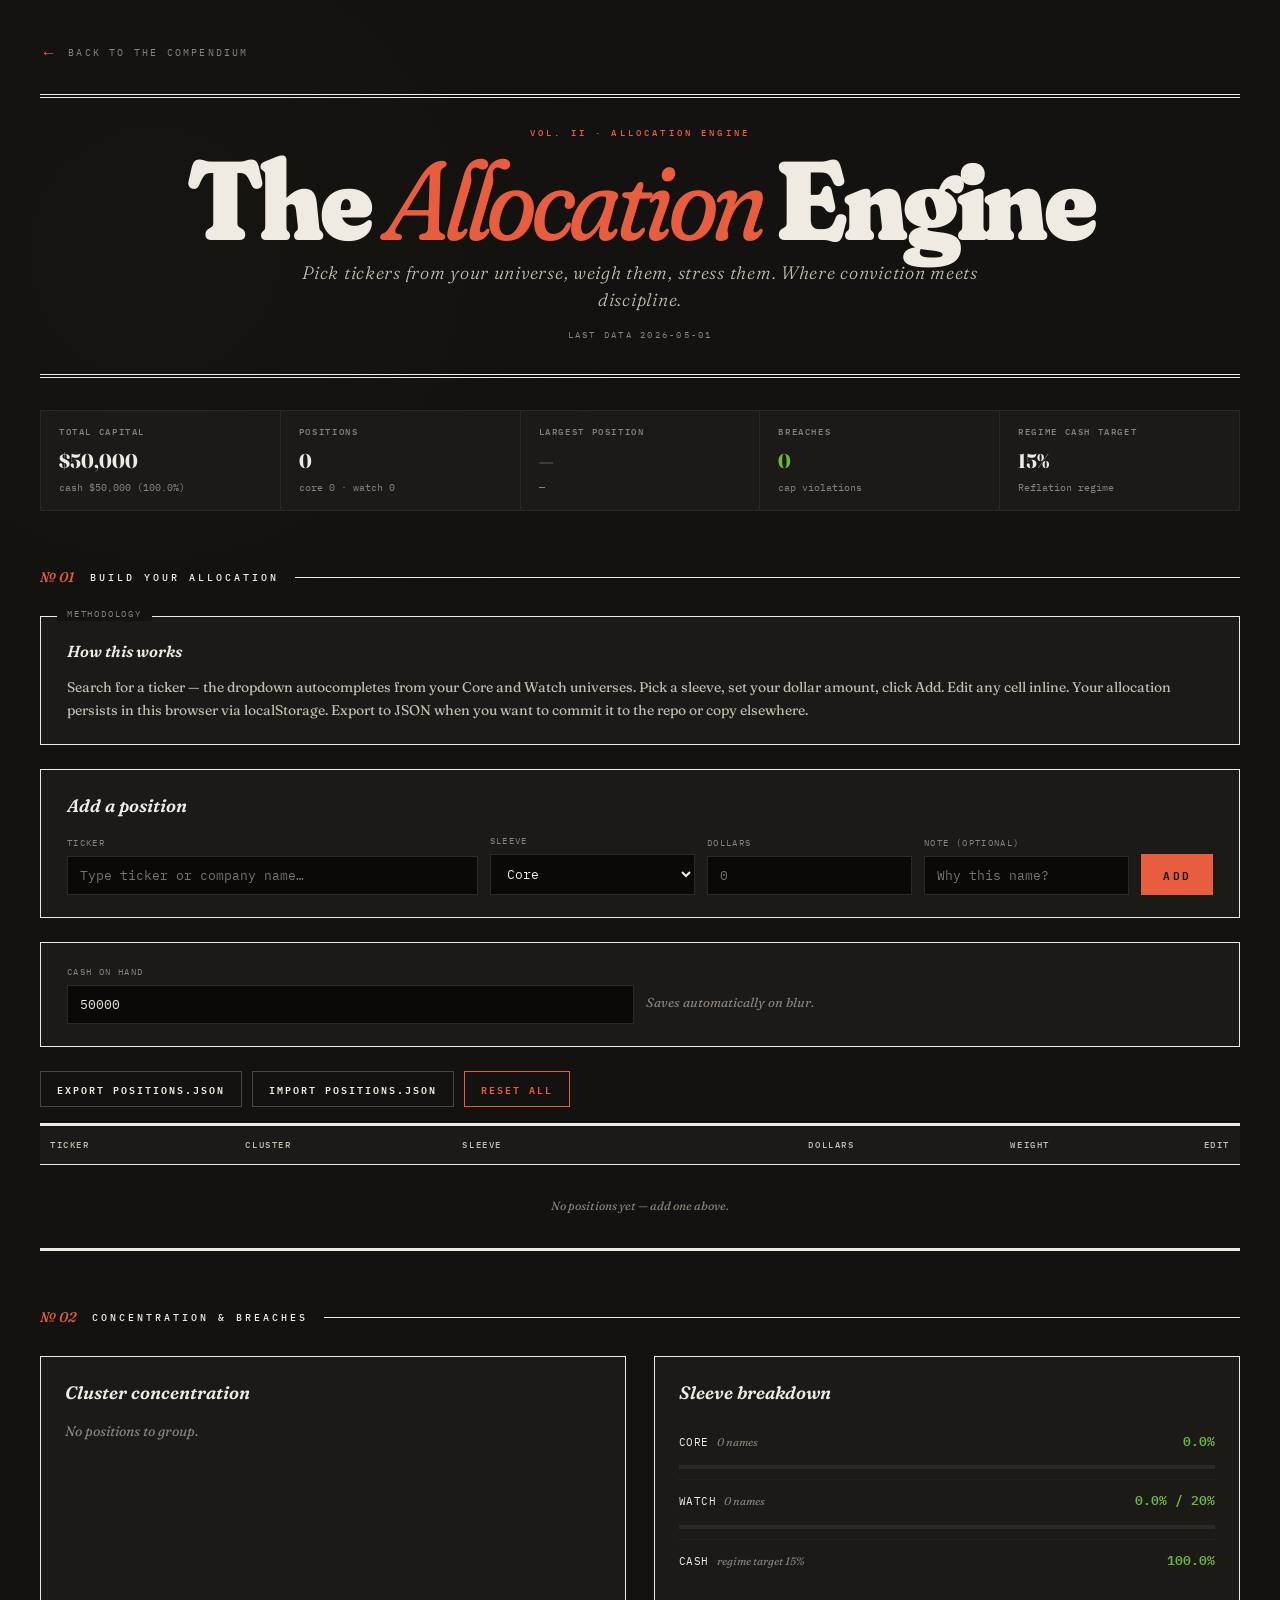
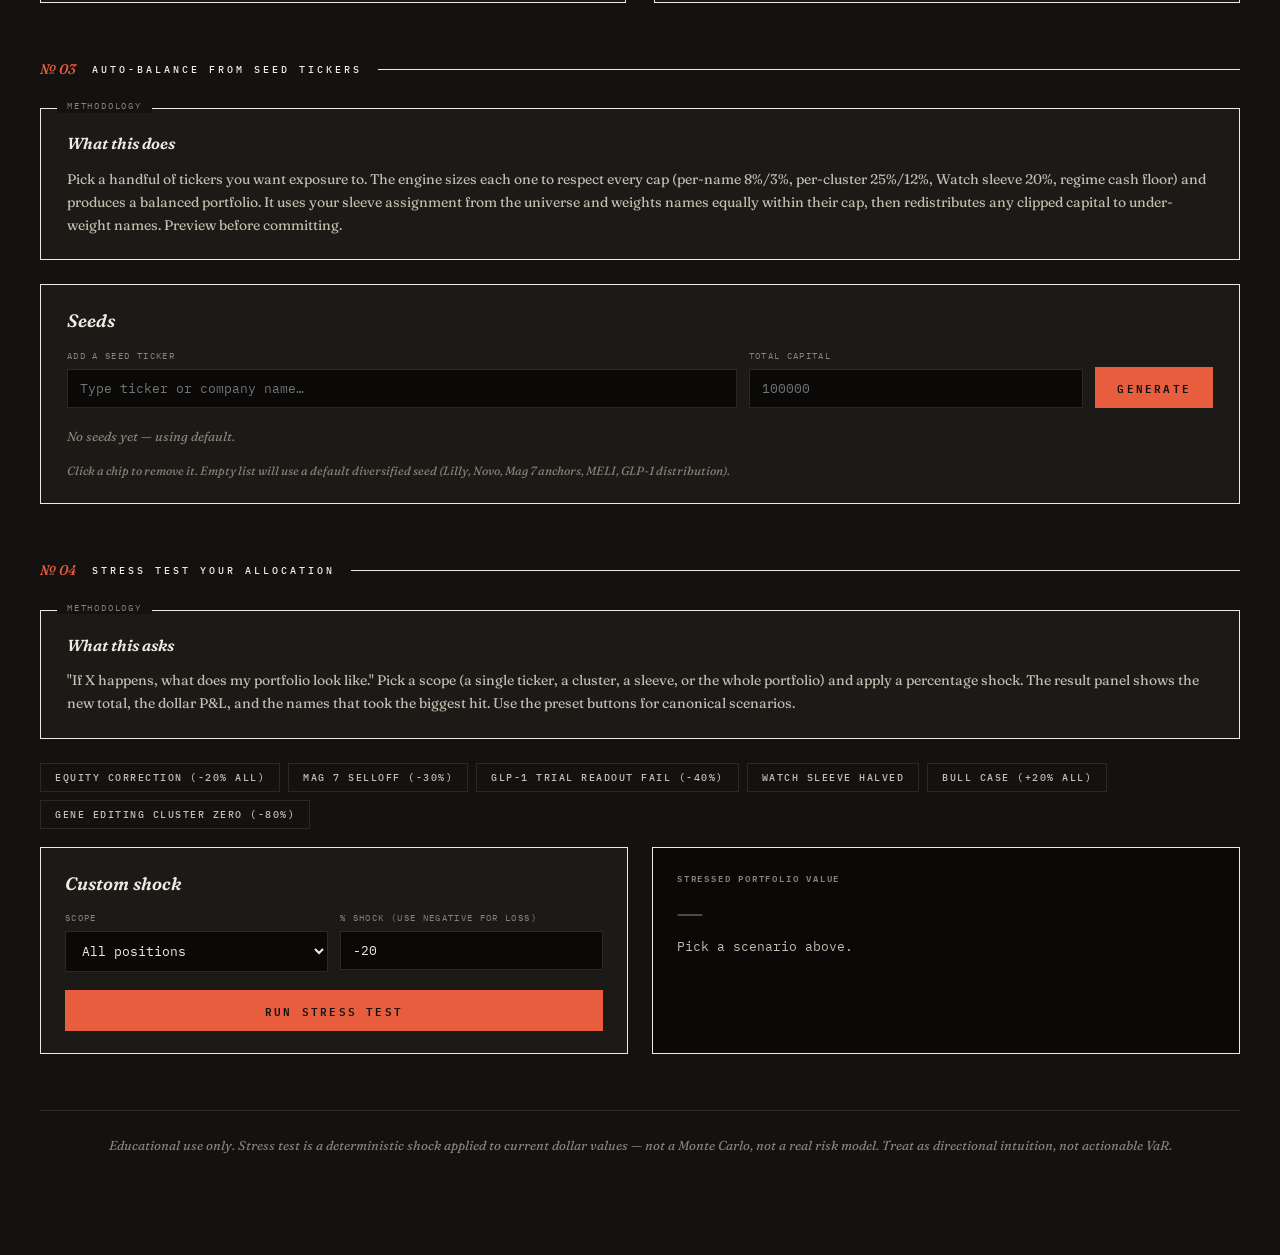
==== commit 6d001d02: "allocation: inline cap warnings, magnitude preview, >50% guard, auto-balance from seeds" ====
--- a/allocation.html
+++ b/allocation.html
@@ -213,7 +213,7 @@
       </select>
     </div>
     <div>
-      <label for="d-input">Dollars</label>
+      <label for="d-input">Dollars <span id="d-preview" style="color: var(--accent); font-family: 'Fraunces', serif; font-style: italic; letter-spacing: 0; text-transform: none; margin-left: 6px;"></span></label>
       <input type="number" id="d-input" placeholder="0" min="0" step="100">
     </div>
     <div>
@@ -224,13 +224,12 @@
   </div>
 </div>
 
-<div class="add-panel" style="display: grid; grid-template-columns: 1fr 1fr auto; gap: 12px; align-items: end;">
+<div class="add-panel" style="display: grid; grid-template-columns: 1fr 1fr; gap: 12px; align-items: end;">
   <div>
-    <label style="font-family: 'IBM Plex Mono', monospace; font-size: 9px; letter-spacing: .15em; text-transform: uppercase; color: var(--ink-mute); display: block; margin-bottom: 6px;">Cash on hand</label>
+    <label style="font-family: 'IBM Plex Mono', monospace; font-size: 9px; letter-spacing: .15em; text-transform: uppercase; color: var(--ink-mute); display: block; margin-bottom: 6px;">Cash on hand <span id="cash-preview" style="color: var(--accent); font-family: 'Fraunces', serif; font-style: italic; letter-spacing: 0; text-transform: none; margin-left: 6px;"></span></label>
     <input type="number" id="cash-input" min="0" step="500" style="background: var(--paper-deep); border: 1px solid var(--rule); color: var(--ink); padding: 10px 12px; font-family: 'IBM Plex Mono', monospace; font-size: 13px; width: 100%;">
   </div>
-  <div></div>
-  <button class="add-btn ghost" id="cash-save">Save cash</button>
+  <div style="font-family: 'Fraunces', serif; font-style: italic; font-size: 13px; color: var(--ink-mute); padding-bottom: 12px;">Saves automatically on blur.</div>
 </div>
 
 <div class="toolbar">
@@ -262,9 +261,41 @@
 
 <div id="breaches-panel"></div>
 
+<!-- AUTO-BALANCE -->
+<div class="section-marker">
+  <span class="section-marker-num">№ 03</span>
+  <span class="section-marker-text">Auto-balance from Seed Tickers</span>
+  <div class="section-marker-line"></div>
+</div>
+
+<div class="callout">
+  <div class="callout-title">What this does</div>
+  <div class="callout-body">Pick a handful of tickers you want exposure to. The engine sizes each one to respect every cap (per-name 8%/3%, per-cluster 25%/12%, Watch sleeve 20%, regime cash floor) and produces a balanced portfolio. It uses your sleeve assignment from the universe and weights names equally within their cap, then redistributes any clipped capital to under-weight names. Preview before committing.</div>
+</div>
+
+<div class="add-panel">
+  <h4>Seeds</h4>
+  <div style="display: grid; grid-template-columns: 2fr 1fr auto; gap: 12px; align-items: end;">
+    <div class="suggest-box">
+      <label for="ab-input" style="font-family: 'IBM Plex Mono', monospace; font-size: 9px; letter-spacing: .15em; text-transform: uppercase; color: var(--ink-mute); display: block; margin-bottom: 6px;">Add a seed ticker</label>
+      <input type="text" id="ab-input" placeholder="Type ticker or company name…" autocomplete="off" style="background: var(--paper-deep); border: 1px solid var(--rule); color: var(--ink); padding: 10px 12px; font-family: 'IBM Plex Mono', monospace; font-size: 13px; width: 100%;">
+      <div class="suggest-list" id="ab-suggest"></div>
+    </div>
+    <div>
+      <label for="ab-capital" style="font-family: 'IBM Plex Mono', monospace; font-size: 9px; letter-spacing: .15em; text-transform: uppercase; color: var(--ink-mute); display: block; margin-bottom: 6px;">Total capital <span id="ab-cap-preview" style="color: var(--accent); font-family: 'Fraunces', serif; font-style: italic; letter-spacing: 0; text-transform: none; margin-left: 6px;"></span></label>
+      <input type="number" id="ab-capital" placeholder="100000" min="1000" step="1000" style="background: var(--paper-deep); border: 1px solid var(--rule); color: var(--ink); padding: 10px 12px; font-family: 'IBM Plex Mono', monospace; font-size: 13px; width: 100%;">
+    </div>
+    <button class="add-btn" id="ab-generate">Generate</button>
+  </div>
+  <div id="ab-chips" style="margin-top: 18px; display: flex; flex-wrap: wrap; gap: 6px; min-height: 28px;"></div>
+  <div style="margin-top: 8px; font-family: 'Fraunces', serif; font-style: italic; font-size: 12px; color: var(--ink-mute);">Click a chip to remove it. Empty list will use a default diversified seed (Lilly, Novo, Mag 7 anchors, MELI, GLP-1 distribution).</div>
+</div>
+
+<div id="ab-preview" style="display: none;"></div>
+
 <!-- STRESS TEST -->
 <div class="section-marker">
-  <span class="section-marker-num">№ 03</span>
+  <span class="section-marker-num">№ 04</span>
   <span class="section-marker-text">Stress Test Your Allocation</span>
   <div class="section-marker-line"></div>
 </div>
@@ -342,6 +373,28 @@
 }
 function newId() { return Math.random().toString(36).slice(2, 9); }
 
+// ---------- magnitude formatter ----------
+function magShort(n) {
+  if (!n || isNaN(n)) return '';
+  const a = Math.abs(n);
+  if (a >= 1e9) return '$' + (n/1e9).toFixed(2) + 'B';
+  if (a >= 1e6) return '$' + (n/1e6).toFixed(2) + 'M';
+  if (a >= 1e3) return '$' + (n/1e3).toFixed(1) + 'K';
+  return '$' + n.toLocaleString();
+}
+function attachMagnitudePreview(inputId, previewId) {
+  const inp = document.getElementById(inputId);
+  const prev = document.getElementById(previewId);
+  if (!inp || !prev) return;
+  const update = () => {
+    const v = parseFloat(inp.value);
+    prev.textContent = v && v > 0 ? '→ ' + magShort(v) : '';
+    if (v && v >= 1e6) prev.style.color = 'var(--bear)'; else prev.style.color = 'var(--accent)';
+  };
+  inp.addEventListener('input', update);
+  update();
+}
+
 // ---------- universe ----------
 async function loadUniverse() {
   const data = await window.COMPENDIUM.loadAll();
@@ -408,11 +461,19 @@
   const dollars = parseFloat(document.getElementById('d-input').value) || 0;
   const note = document.getElementById('n-input').value.trim();
   if (!t || dollars <= 0) { alert('Need a ticker and a positive dollar amount.'); return; }
+  // Sanity check: warn if this single position would dominate the portfolio
+  const projectedTotal = state.positions.reduce((s, p) => s + p.dollars, 0) + state.cash + dollars;
+  const projectedPct = dollars / projectedTotal;
+  if (projectedPct > 0.50) {
+    const ok = confirm(`Heads up: ${t} at ${magShort(dollars)} would be ${(projectedPct*100).toFixed(1)}% of your portfolio (total ${magShort(projectedTotal)}).\n\nThat's well over the per-name cap. Did you mean to add this much?\n\nClick OK to add, Cancel to fix the dollar amount.`);
+    if (!ok) { document.getElementById('d-input').focus(); document.getElementById('d-input').select(); return; }
+  }
   state.positions.push({ id: newId(), t, sleeve, dollars, note });
   saveState();
   document.getElementById('t-input').value = '';
   document.getElementById('d-input').value = '';
   document.getElementById('n-input').value = '';
+  document.getElementById('d-preview').textContent = '';
   render();
 }
 function deletePosition(id) {
@@ -451,7 +512,7 @@
   const cashTarget = RULES.cash_target_by_regime[regime] || 0.20;
   document.getElementById('a-cash-target').textContent = (cashTarget*100).toFixed(0) + '%';
 
-  // positions table
+  // positions table — with inline cap-violation suggestions
   const tbody = document.querySelector('#pos-table tbody');
   if (state.positions.length === 0) {
     tbody.innerHTML = '<tr><td colspan="6" style="text-align: center; padding: 32px; color: var(--ink-mute); font-family: Fraunces, serif; font-style: italic;">No positions yet — add one above.</td></tr>';
@@ -461,13 +522,21 @@
       const meta = universe[p.t] || { n: p.t, cluster: 'unclassified' };
       const pct = total > 0 ? (p.dollars/total*100) : 0;
       const cap = (p.sleeve === 'core' ? RULES.per_name_core : RULES.per_name_watch) * 100;
+      // inline cap-violation suggestion
+      let inlineWarn = '';
+      if (pct > cap && total > 0) {
+        const trimDollars = Math.round(p.dollars - (cap/100) * total);
+        inlineWarn = `<div style="font-family: 'IBM Plex Mono', monospace; font-size: 10px; color: var(--bear); margin-top: 4px; letter-spacing: .04em;">⚠ over ${cap.toFixed(0)}% cap by ${(pct - cap).toFixed(1)}pp · trim $${trimDollars.toLocaleString()}</div>`;
+      } else if (pct > cap * 0.85 && total > 0) {
+        inlineWarn = `<div style="font-family: 'IBM Plex Mono', monospace; font-size: 10px; color: var(--gold); margin-top: 4px; letter-spacing: .04em;">approaching cap (${cap.toFixed(0)}%)</div>`;
+      }
       const tr = document.createElement('tr');
       tr.innerHTML = `
         <td><div class="pos-t">${p.t}</div><div class="pos-n">${meta.n}</div></td>
         <td><span class="pos-cluster ${meta.cluster === 'unclassified' ? 'unclassified' : ''}">${meta.cluster.toUpperCase()}</span></td>
         <td><select class="pos-sleeve-sel pos-sleeve ${p.sleeve}" data-id="${p.id}" style="background: transparent; border: none; color: inherit; font: inherit; cursor: pointer;"><option value="core" ${p.sleeve==='core'?'selected':''}>CORE</option><option value="watch" ${p.sleeve==='watch'?'selected':''}>WATCH</option></select></td>
-        <td class="pos-dollars">$${p.dollars.toLocaleString()}</td>
-        <td class="pos-pct ${pct > cap ? 'over' : ''}">${pct.toFixed(1)}%</td>
+        <td class="pos-dollars">$${p.dollars.toLocaleString()}<div style="font-family: 'Fraunces', serif; font-style: italic; font-size: 11px; color: var(--ink-mute);">${magShort(p.dollars)}</div></td>
+        <td class="pos-pct ${pct > cap ? 'over' : ''}">${pct.toFixed(1)}%${inlineWarn}</td>
         <td class="pos-actions"><input type="number" class="pos-d-edit" data-id="${p.id}" value="${p.dollars}" step="100"><button class="pos-del" data-id="${p.id}">×</button></td>
       `;
       tbody.appendChild(tr);
@@ -628,6 +697,175 @@
   });
 }
 
+// ---------- auto-balance ----------
+let abSeeds = [];
+
+function setupAbSearch() {
+  const input = document.getElementById('ab-input');
+  const list = document.getElementById('ab-suggest');
+  let activeIdx = -1, items = [];
+  function render(q) {
+    q = q.trim().toUpperCase();
+    if (!q) { list.classList.remove('show'); return; }
+    const matches = Object.entries(universe)
+      .filter(([t, m]) => !abSeeds.includes(t) && (t.includes(q) || m.n.toUpperCase().includes(q)))
+      .slice(0, 10);
+    if (matches.length === 0) {
+      list.innerHTML = `<div class="suggest-item" data-custom="${q}"><span class="t">${q}</span><span class="n">Add as custom (unclassified)</span></div>`;
+    } else {
+      list.innerHTML = matches.map(([t, m]) => `<div class="suggest-item" data-t="${t}"><span class="t">${t}</span><span class="n">${m.n}</span><span class="c">${m.cluster.toUpperCase()}</span></div>`).join('');
+    }
+    items = list.querySelectorAll('.suggest-item');
+    activeIdx = -1;
+    list.classList.add('show');
+  }
+  function pick(item) {
+    const t = item.getAttribute('data-t') || item.getAttribute('data-custom');
+    if (!abSeeds.includes(t)) abSeeds.push(t);
+    input.value = '';
+    list.classList.remove('show');
+    renderSeeds();
+    input.focus();
+  }
+  input.addEventListener('input', e => render(e.target.value));
+  input.addEventListener('focus', e => { if (e.target.value) render(e.target.value); });
+  input.addEventListener('keydown', e => {
+    if (!list.classList.contains('show')) return;
+    if (e.key === 'ArrowDown') { e.preventDefault(); activeIdx = Math.min(activeIdx+1, items.length-1); items.forEach((el,i)=>el.classList.toggle('active', i===activeIdx)); }
+    else if (e.key === 'ArrowUp') { e.preventDefault(); activeIdx = Math.max(activeIdx-1, 0); items.forEach((el,i)=>el.classList.toggle('active', i===activeIdx)); }
+    else if (e.key === 'Enter' && activeIdx >= 0) { e.preventDefault(); pick(items[activeIdx]); }
+    else if (e.key === 'Escape') list.classList.remove('show');
+  });
+  list.addEventListener('mousedown', e => { const item = e.target.closest('.suggest-item'); if (item) pick(item); });
+  document.addEventListener('click', e => { if (!input.contains(e.target) && !list.contains(e.target)) list.classList.remove('show'); });
+}
+
+function renderSeeds() {
+  const el = document.getElementById('ab-chips');
+  if (abSeeds.length === 0) { el.innerHTML = '<span style="font-family: \'Fraunces\', serif; font-style: italic; font-size: 13px; color: var(--ink-mute);">No seeds yet — using default.</span>'; return; }
+  el.innerHTML = abSeeds.map(t => {
+    const m = universe[t] || { cluster: 'unclassified' };
+    return `<span class="ab-chip" data-t="${t}" style="display: inline-flex; align-items: center; gap: 8px; padding: 5px 10px; background: var(--paper-deep); border: 1px solid var(--accent); cursor: pointer; font-family: 'IBM Plex Mono', monospace; font-size: 11px; color: var(--ink); transition: background .15s;"><strong>${t}</strong><span style="color: var(--ink-mute); font-size: 9px; letter-spacing: .1em;">${m.cluster.toUpperCase()}</span><span style="color: var(--bear); font-weight: bold;">×</span></span>`;
+  }).join('');
+  el.querySelectorAll('.ab-chip').forEach(c => c.onclick = e => {
+    const t = e.currentTarget.getAttribute('data-t');
+    abSeeds = abSeeds.filter(x => x !== t);
+    renderSeeds();
+  });
+}
+
+const DEFAULT_SEEDS = ['LLY', 'NVO', 'GOOGL', 'MSFT', 'V', 'TSM', 'BRK.B', 'NESN', 'MELI', 'NU', 'HIMS', 'CCJ', 'WPM', 'CRSP'];
+
+// Core algorithm: takes seeds + total capital, returns balanced positions array
+function generateBalancedPortfolio(seedTickers, totalCapital, regimeName) {
+  const seeds = (seedTickers && seedTickers.length > 0) ? seedTickers : DEFAULT_SEEDS;
+  const cashTarget = RULES.cash_target_by_regime[regimeName] || 0.20;
+  const investable = totalCapital * (1 - cashTarget);
+
+  // Step 1: classify each seed by sleeve and cluster
+  const candidates = seeds.map(t => {
+    const m = universe[t] || { cluster: 'unclassified', sleeve: 'core', n: t };
+    return { t, sleeve: m.sleeve || 'core', cluster: m.cluster, name: m.n, weight: 0 };
+  });
+
+  // Step 2: assign equal weight within each sleeve, capped at per-name cap
+  const coreNames = candidates.filter(c => c.sleeve === 'core');
+  const watchNames = candidates.filter(c => c.sleeve === 'watch');
+  const watchSleeveBudget = Math.min(RULES.watch_total, (watchNames.length * RULES.per_name_watch));
+  const coreSleeveBudget = 1 - cashTarget - watchSleeveBudget;
+  const coreEqualW = coreNames.length > 0 ? coreSleeveBudget / coreNames.length : 0;
+  const watchEqualW = watchNames.length > 0 ? watchSleeveBudget / watchNames.length : 0;
+  coreNames.forEach(c => c.weight = Math.min(coreEqualW, RULES.per_name_core));
+  watchNames.forEach(c => c.weight = Math.min(watchEqualW, RULES.per_name_watch));
+
+  // Step 3: enforce per-cluster caps (within each sleeve)
+  function enforceClusterCaps(group, cap) {
+    const byCluster = {};
+    group.forEach(c => { byCluster[c.cluster] = byCluster[c.cluster] || []; byCluster[c.cluster].push(c); });
+    Object.values(byCluster).forEach(items => {
+      const sum = items.reduce((s, x) => s + x.weight, 0);
+      if (sum > cap) {
+        const scale = cap / sum;
+        items.forEach(x => x.weight *= scale);
+      }
+    });
+  }
+  enforceClusterCaps(coreNames, RULES.per_cluster_core);
+  enforceClusterCaps(watchNames, RULES.per_cluster_watch);
+
+  // Step 4: redistribute any unused budget to under-cap names (one rebalance pass)
+  function redistribute(group, sleeveBudget, perNameCap, perClusterCap) {
+    const used = group.reduce((s, c) => s + c.weight, 0);
+    const slack = sleeveBudget - used;
+    if (slack <= 0.001) return;
+    const eligible = group.filter(c => c.weight < perNameCap);
+    if (eligible.length === 0) return;
+    // Try to add slack/eligibleCount to each, respecting per-name and per-cluster caps
+    const add = slack / eligible.length;
+    eligible.forEach(c => {
+      const room = perNameCap - c.weight;
+      c.weight += Math.min(add, room);
+    });
+    enforceClusterCaps(group, perClusterCap);
+  }
+  redistribute(coreNames, coreSleeveBudget, RULES.per_name_core, RULES.per_cluster_core);
+  redistribute(watchNames, watchSleeveBudget, RULES.per_name_watch, RULES.per_cluster_watch);
+
+  // Step 5: convert to dollars
+  const positions = candidates.filter(c => c.weight > 0).map(c => ({
+    t: c.t,
+    sleeve: c.sleeve,
+    cluster: c.cluster,
+    name: c.name,
+    weight: c.weight,
+    dollars: Math.round(c.weight * totalCapital),
+  }));
+
+  const positionsTotal = positions.reduce((s, p) => s + p.dollars, 0);
+  const cash = totalCapital - positionsTotal;
+
+  return { positions, cash, totalCapital, cashTarget, regimeName };
+}
+
+function renderBalancedPreview(result) {
+  const el = document.getElementById('ab-preview');
+  el.style.display = 'block';
+  const rows = result.positions.sort((a, b) => b.dollars - a.dollars).map(p => `
+    <tr>
+      <td><div class="pos-t">${p.t}</div><div class="pos-n">${p.name}</div></td>
+      <td><span class="pos-cluster ${p.cluster === 'unclassified' ? 'unclassified' : ''}">${p.cluster.toUpperCase()}</span></td>
+      <td><span class="pos-sleeve ${p.sleeve}">${p.sleeve.toUpperCase()}</span></td>
+      <td class="pos-dollars">$${p.dollars.toLocaleString()}<div style="font-family: 'Fraunces', serif; font-style: italic; font-size: 11px; color: var(--ink-mute);">${magShort(p.dollars)}</div></td>
+      <td class="pos-pct">${(p.weight*100).toFixed(2)}%</td>
+    </tr>`).join('');
+  el.innerHTML = `
+    <div class="panel" style="margin-bottom: 16px;">
+      <h4>Generated portfolio · ${magShort(result.totalCapital)} total · ${result.regimeName} regime → ${(result.cashTarget*100).toFixed(0)}% cash target</h4>
+      <table class="pos-table" style="margin-top: 14px; margin-bottom: 18px;">
+        <thead><tr><th>Ticker</th><th>Cluster</th><th>Sleeve</th><th style="text-align: right;">Dollars</th><th style="text-align: right;">Weight</th></tr></thead>
+        <tbody>${rows}<tr style="background: var(--paper-deep);"><td><strong>CASH</strong></td><td></td><td></td><td class="pos-dollars">$${result.cash.toLocaleString()}<div style="font-family: 'Fraunces', serif; font-style: italic; font-size: 11px; color: var(--ink-mute);">${magShort(result.cash)}</div></td><td class="pos-pct">${(result.cash/result.totalCapital*100).toFixed(2)}%</td></tr></tbody>
+      </table>
+      <div style="display: flex; gap: 10px;">
+        <button class="add-btn" id="ab-apply">Apply (replace current)</button>
+        <button class="add-btn ghost" id="ab-append">Append to current</button>
+        <button class="add-btn ghost" id="ab-discard">Discard</button>
+      </div>
+    </div>`;
+  document.getElementById('ab-apply').onclick = () => {
+    if (!confirm('Replace your current positions with this generated portfolio?')) return;
+    state.cash = result.cash;
+    state.positions = result.positions.map(p => ({ id: newId(), t: p.t, sleeve: p.sleeve, dollars: p.dollars, note: 'auto-balanced' }));
+    saveState(); render();
+    el.style.display = 'none';
+  };
+  document.getElementById('ab-append').onclick = () => {
+    result.positions.forEach(p => state.positions.push({ id: newId(), t: p.t, sleeve: p.sleeve, dollars: p.dollars, note: 'auto-balanced' }));
+    saveState(); render();
+    el.style.display = 'none';
+  };
+  document.getElementById('ab-discard').onclick = () => { el.style.display = 'none'; };
+}
+
 // ---------- init ----------
 (async function () {
   loadState();
@@ -636,7 +874,23 @@
 
   // wire up controls
   document.getElementById('add-btn').onclick = addPosition;
-  document.getElementById('cash-save').onclick = () => { state.cash = parseFloat(document.getElementById('cash-input').value) || 0; saveState(); render(); };
+  // Auto-save cash on blur — no button needed
+  const cashInp = document.getElementById('cash-input');
+  cashInp.addEventListener('blur', () => { state.cash = parseFloat(cashInp.value) || 0; saveState(); render(); });
+  cashInp.addEventListener('keydown', e => { if (e.key === 'Enter') cashInp.blur(); });
+  // Magnitude previews on dollar inputs
+  attachMagnitudePreview('d-input', 'd-preview');
+  attachMagnitudePreview('cash-input', 'cash-preview');
+  attachMagnitudePreview('ab-capital', 'ab-cap-preview');
+  // Auto-balance UI
+  setupAbSearch();
+  renderSeeds();
+  document.getElementById('ab-generate').onclick = () => {
+    const totalCapital = parseFloat(document.getElementById('ab-capital').value) || 0;
+    if (totalCapital < 1000) { alert('Set a total capital of at least $1,000.'); return; }
+    const result = generateBalancedPortfolio(abSeeds, totalCapital, regime);
+    renderBalancedPreview(result);
+  };
   document.getElementById('export-btn').onclick = exportJson;
   document.getElementById('import-btn').onclick = () => document.getElementById('import-file').click();
   document.getElementById('import-file').onchange = e => { if (e.target.files[0]) importJson(e.target.files[0]); };
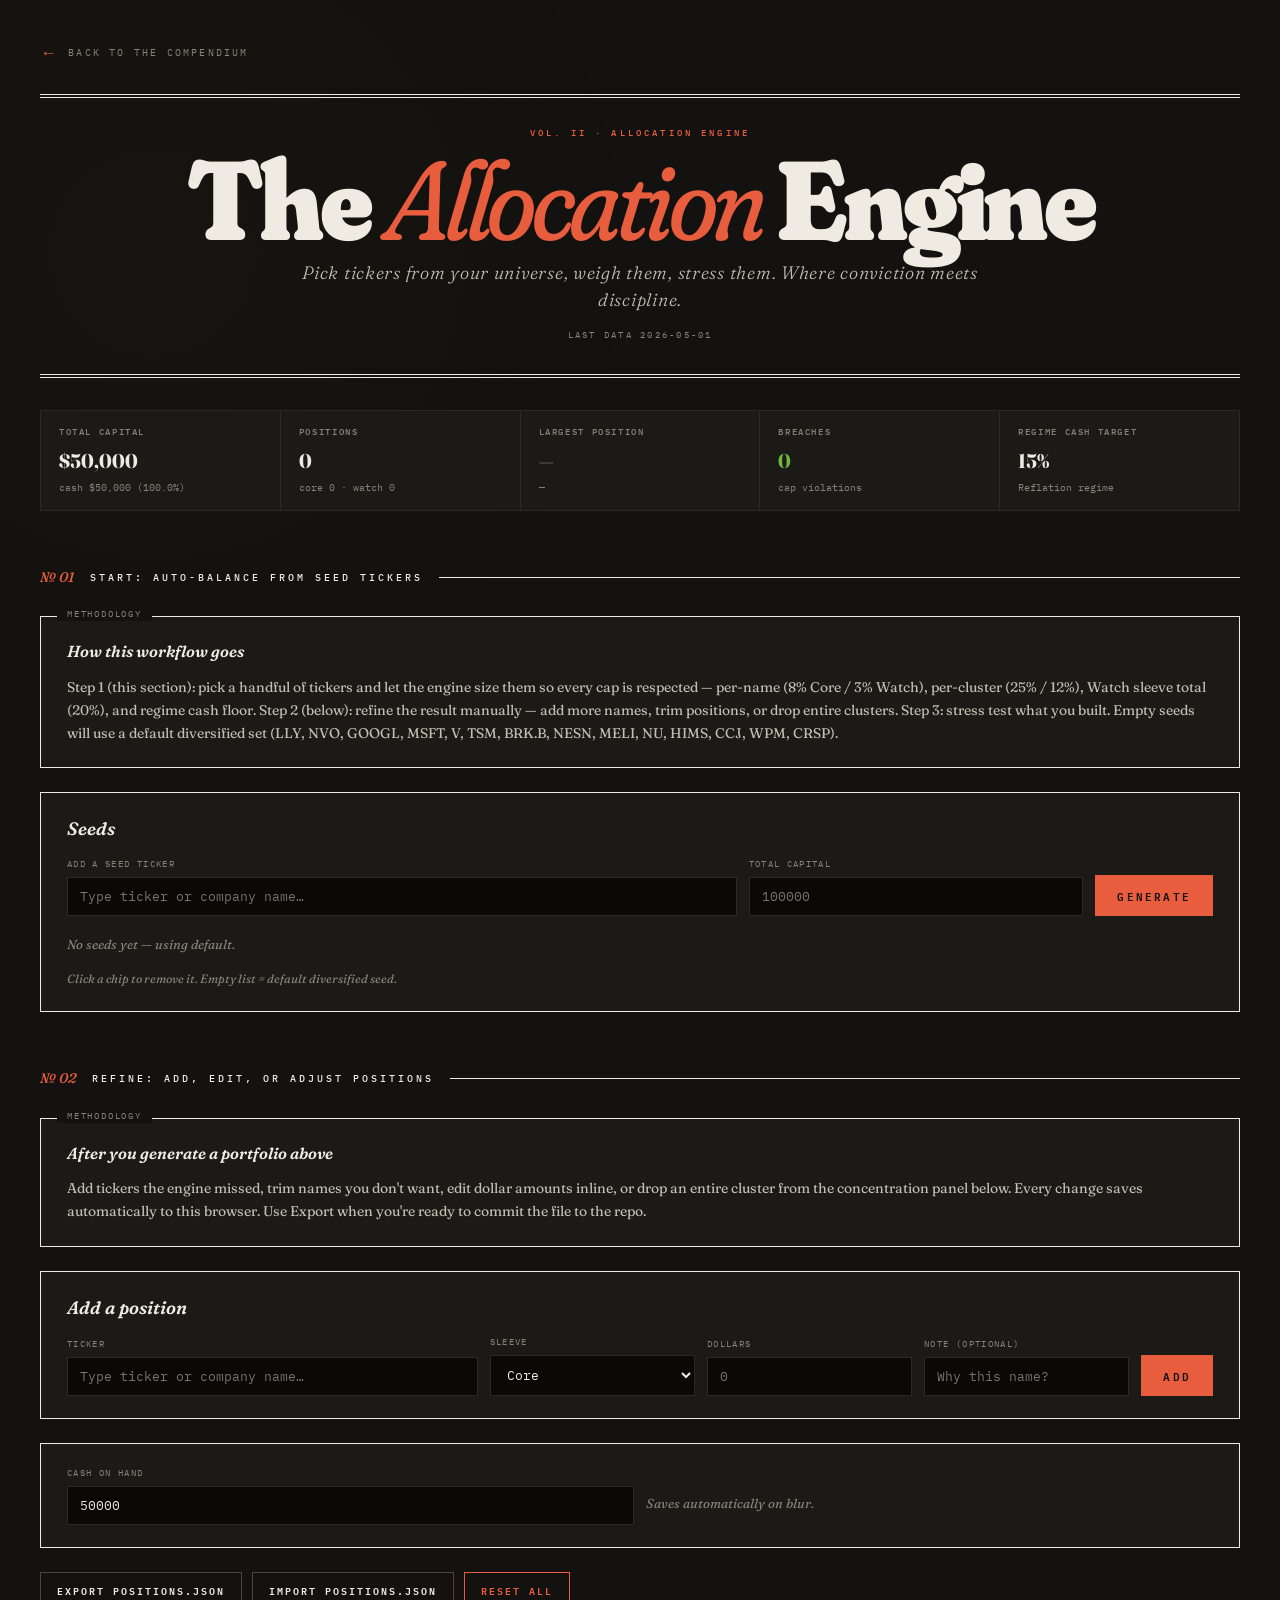
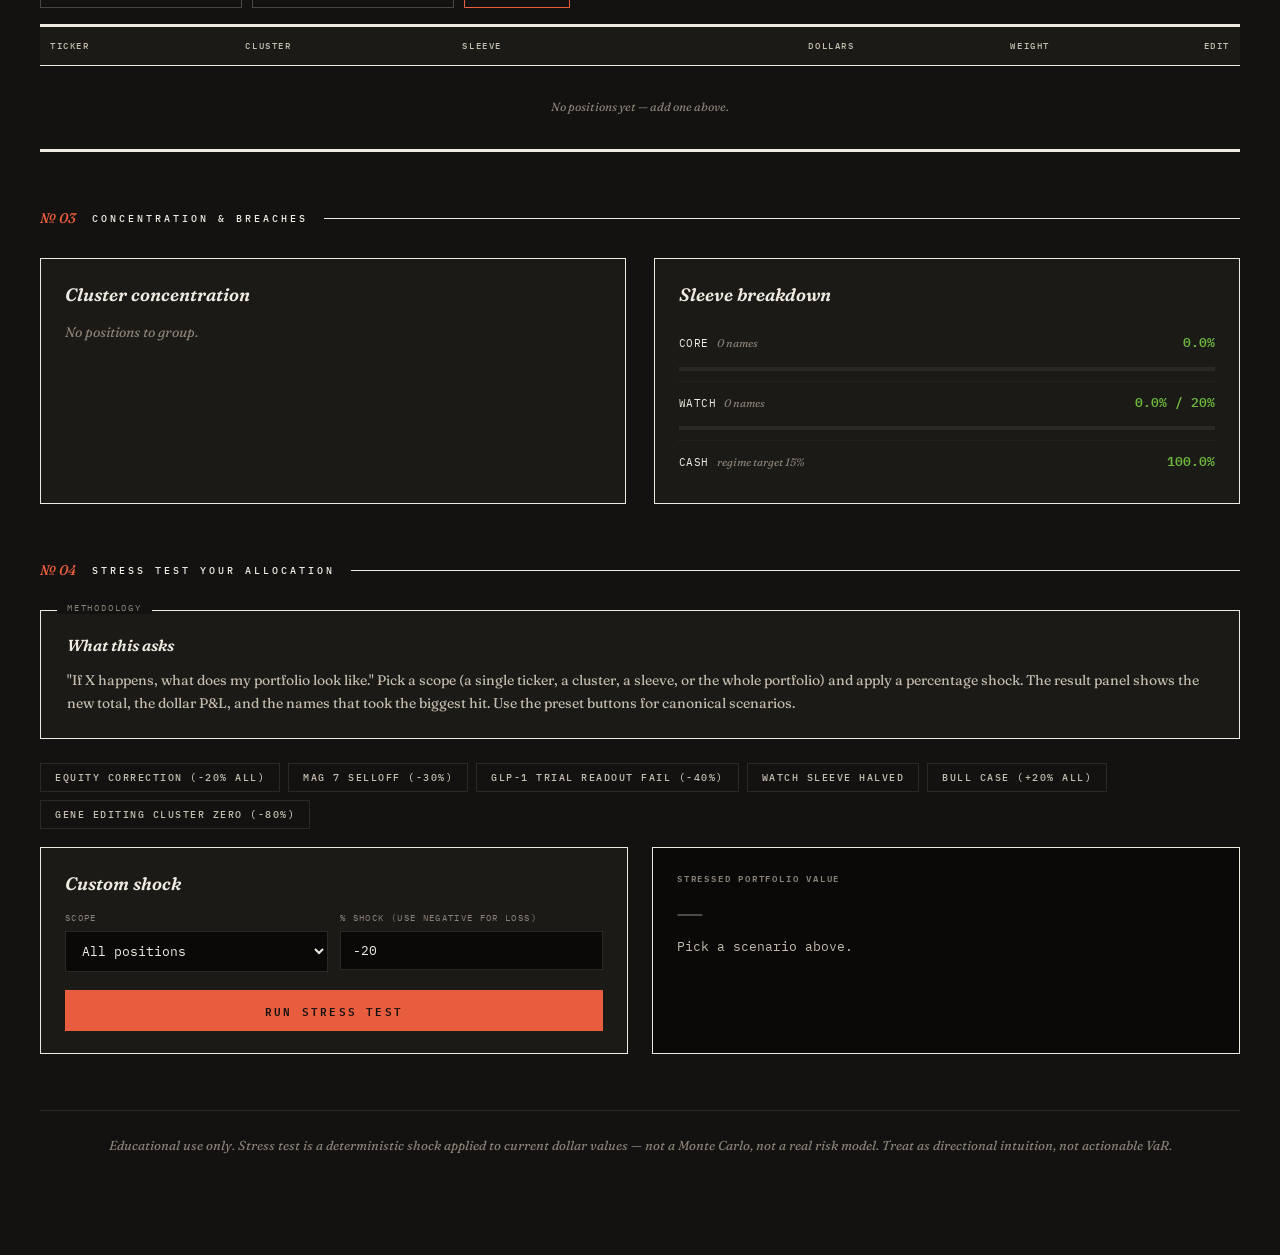
==== commit 60e7e6d3: "Portfolio bridge + allocation workflow reorder + project memory - assets/portfolio-bridge.js: auto-i" ====
--- a/allocation.html
+++ b/allocation.html
@@ -185,16 +185,48 @@
   <div class="status-cell"><div class="lbl">Regime Cash Target</div><div class="val" id="a-cash-target">—</div><div class="sub" id="a-regime-note">—</div></div>
 </div>
 
-<!-- ADD POSITION -->
+<!-- AUTO-BALANCE — Step 1: generate a balanced portfolio from seeds -->
 <div class="section-marker">
   <span class="section-marker-num">№ 01</span>
-  <span class="section-marker-text">Build Your Allocation</span>
+  <span class="section-marker-text">Start: Auto-balance from Seed Tickers</span>
   <div class="section-marker-line"></div>
 </div>
 
 <div class="callout">
-  <div class="callout-title">How this works</div>
-  <div class="callout-body">Search for a ticker — the dropdown autocompletes from your Core and Watch universes. Pick a sleeve, set your dollar amount, click Add. Edit any cell inline. Your allocation persists in this browser via localStorage. Export to JSON when you want to commit it to the repo or copy elsewhere.</div>
+  <div class="callout-title">How this workflow goes</div>
+  <div class="callout-body">Step 1 (this section): pick a handful of tickers and let the engine size them so every cap is respected — per-name (8% Core / 3% Watch), per-cluster (25% / 12%), Watch sleeve total (20%), and regime cash floor. Step 2 (below): refine the result manually — add more names, trim positions, or drop entire clusters. Step 3: stress test what you built. Empty seeds will use a default diversified set (LLY, NVO, GOOGL, MSFT, V, TSM, BRK.B, NESN, MELI, NU, HIMS, CCJ, WPM, CRSP).</div>
+</div>
+
+<div class="add-panel">
+  <h4>Seeds</h4>
+  <div style="display: grid; grid-template-columns: 2fr 1fr auto; gap: 12px; align-items: end;">
+    <div class="suggest-box">
+      <label for="ab-input" style="font-family: 'IBM Plex Mono', monospace; font-size: 9px; letter-spacing: .15em; text-transform: uppercase; color: var(--ink-mute); display: block; margin-bottom: 6px;">Add a seed ticker</label>
+      <input type="text" id="ab-input" placeholder="Type ticker or company name…" autocomplete="off" style="background: var(--paper-deep); border: 1px solid var(--rule); color: var(--ink); padding: 10px 12px; font-family: 'IBM Plex Mono', monospace; font-size: 13px; width: 100%;">
+      <div class="suggest-list" id="ab-suggest"></div>
+    </div>
+    <div>
+      <label for="ab-capital" style="font-family: 'IBM Plex Mono', monospace; font-size: 9px; letter-spacing: .15em; text-transform: uppercase; color: var(--ink-mute); display: block; margin-bottom: 6px;">Total capital <span id="ab-cap-preview" style="color: var(--accent); font-family: 'Fraunces', serif; font-style: italic; letter-spacing: 0; text-transform: none; margin-left: 6px;"></span></label>
+      <input type="number" id="ab-capital" placeholder="100000" min="1000" step="1000" style="background: var(--paper-deep); border: 1px solid var(--rule); color: var(--ink); padding: 10px 12px; font-family: 'IBM Plex Mono', monospace; font-size: 13px; width: 100%;">
+    </div>
+    <button class="add-btn" id="ab-generate">Generate</button>
+  </div>
+  <div id="ab-chips" style="margin-top: 18px; display: flex; flex-wrap: wrap; gap: 6px; min-height: 28px;"></div>
+  <div style="margin-top: 8px; font-family: 'Fraunces', serif; font-style: italic; font-size: 12px; color: var(--ink-mute);">Click a chip to remove it. Empty list = default diversified seed.</div>
+</div>
+
+<div id="ab-preview" style="display: none;"></div>
+
+<!-- ADD / EDIT POSITIONS — Step 2: refine the auto-balanced output -->
+<div class="section-marker">
+  <span class="section-marker-num">№ 02</span>
+  <span class="section-marker-text">Refine: Add, Edit, or Adjust Positions</span>
+  <div class="section-marker-line"></div>
+</div>
+
+<div class="callout">
+  <div class="callout-title">After you generate a portfolio above</div>
+  <div class="callout-body">Add tickers the engine missed, trim names you don't want, edit dollar amounts inline, or drop an entire cluster from the concentration panel below. Every change saves automatically to this browser. Use Export when you're ready to commit the file to the repo.</div>
 </div>
 
 <div class="add-panel">
@@ -239,17 +271,16 @@
   <button id="reset-btn" class="danger">Reset all</button>
 </div>
 
-<!-- POSITIONS TABLE -->
 <table class="pos-table" id="pos-table">
   <thead>
     <tr><th>Ticker</th><th>Cluster</th><th>Sleeve</th><th style="text-align: right;">Dollars</th><th style="text-align: right;">Weight</th><th style="text-align: right; width: 180px;">Edit</th></tr>
   </thead>
-  <tbody><tr><td colspan="6" style="text-align: center; padding: 32px; color: var(--ink-mute); font-family: Fraunces, serif; font-style: italic;">No positions yet — add one above.</td></tr></tbody>
+  <tbody><tr><td colspan="6" style="text-align: center; padding: 32px; color: var(--ink-mute); font-family: Fraunces, serif; font-style: italic;">No positions yet — generate one above or add manually.</td></tr></tbody>
 </table>
 
 <!-- CONCENTRATION + BREACHES -->
 <div class="section-marker">
-  <span class="section-marker-num">№ 02</span>
+  <span class="section-marker-num">№ 03</span>
   <span class="section-marker-text">Concentration &amp; Breaches</span>
   <div class="section-marker-line"></div>
 </div>
@@ -260,38 +291,6 @@
 </div>
 
 <div id="breaches-panel"></div>
-
-<!-- AUTO-BALANCE -->
-<div class="section-marker">
-  <span class="section-marker-num">№ 03</span>
-  <span class="section-marker-text">Auto-balance from Seed Tickers</span>
-  <div class="section-marker-line"></div>
-</div>
-
-<div class="callout">
-  <div class="callout-title">What this does</div>
-  <div class="callout-body">Pick a handful of tickers you want exposure to. The engine sizes each one to respect every cap (per-name 8%/3%, per-cluster 25%/12%, Watch sleeve 20%, regime cash floor) and produces a balanced portfolio. It uses your sleeve assignment from the universe and weights names equally within their cap, then redistributes any clipped capital to under-weight names. Preview before committing.</div>
-</div>
-
-<div class="add-panel">
-  <h4>Seeds</h4>
-  <div style="display: grid; grid-template-columns: 2fr 1fr auto; gap: 12px; align-items: end;">
-    <div class="suggest-box">
-      <label for="ab-input" style="font-family: 'IBM Plex Mono', monospace; font-size: 9px; letter-spacing: .15em; text-transform: uppercase; color: var(--ink-mute); display: block; margin-bottom: 6px;">Add a seed ticker</label>
-      <input type="text" id="ab-input" placeholder="Type ticker or company name…" autocomplete="off" style="background: var(--paper-deep); border: 1px solid var(--rule); color: var(--ink); padding: 10px 12px; font-family: 'IBM Plex Mono', monospace; font-size: 13px; width: 100%;">
-      <div class="suggest-list" id="ab-suggest"></div>
-    </div>
-    <div>
-      <label for="ab-capital" style="font-family: 'IBM Plex Mono', monospace; font-size: 9px; letter-spacing: .15em; text-transform: uppercase; color: var(--ink-mute); display: block; margin-bottom: 6px;">Total capital <span id="ab-cap-preview" style="color: var(--accent); font-family: 'Fraunces', serif; font-style: italic; letter-spacing: 0; text-transform: none; margin-left: 6px;"></span></label>
-      <input type="number" id="ab-capital" placeholder="100000" min="1000" step="1000" style="background: var(--paper-deep); border: 1px solid var(--rule); color: var(--ink); padding: 10px 12px; font-family: 'IBM Plex Mono', monospace; font-size: 13px; width: 100%;">
-    </div>
-    <button class="add-btn" id="ab-generate">Generate</button>
-  </div>
-  <div id="ab-chips" style="margin-top: 18px; display: flex; flex-wrap: wrap; gap: 6px; min-height: 28px;"></div>
-  <div style="margin-top: 8px; font-family: 'Fraunces', serif; font-style: italic; font-size: 12px; color: var(--ink-mute);">Click a chip to remove it. Empty list will use a default diversified seed (Lilly, Novo, Mag 7 anchors, MELI, GLP-1 distribution).</div>
-</div>
-
-<div id="ab-preview" style="display: none;"></div>
 
 <!-- STRESS TEST -->
 <div class="section-marker">
@@ -478,6 +477,18 @@
 }
 function deletePosition(id) {
   state.positions = state.positions.filter(p => p.id !== id);
+  saveState(); render();
+}
+function clearCluster(cluster, sleeve) {
+  const matching = state.positions.filter(p => {
+    const m = universe[p.t] || { cluster: 'unclassified' };
+    return m.cluster === cluster && p.sleeve === sleeve;
+  });
+  if (matching.length === 0) return;
+  const tickers = matching.map(p => p.t).join(', ');
+  if (!confirm(`Drop all ${matching.length} ${sleeve} position${matching.length===1?'':'s'} in the "${cluster}" cluster?\n\n${tickers}\n\nThis cannot be undone.`)) return;
+  const removeIds = new Set(matching.map(p => p.id));
+  state.positions = state.positions.filter(p => !removeIds.has(p.id));
   saveState(); render();
 }
 function updateDollars(id, val) {
@@ -567,8 +578,13 @@
     const color = cls === 'over' ? 'bear' : cls === 'warn' ? 'gold' : 'bull';
     const row = document.createElement('div');
     row.className = 'cluster-row';
-    row.innerHTML = `<div class="cluster-label">${c.cluster.toUpperCase()}<small>${c.sleeve} · ${c.names.join(', ')}</small></div><div class="cluster-pct ${cls}">${(pct*100).toFixed(1)}% / ${(cap*100).toFixed(0)}%</div><div class="cluster-bar"><div class="cluster-bar-fill" style="width:${Math.min(100, pct/cap*100)}%; background: var(--${color});"></div></div>`;
+    row.innerHTML = `<div class="cluster-label">${c.cluster.toUpperCase()}<small>${c.sleeve} · ${c.names.join(', ')}</small> <button class="clear-cluster-btn" data-cluster="${c.cluster}" data-sleeve="${c.sleeve}" title="Drop all ${c.sleeve} positions in this cluster" style="background: transparent; color: var(--ink-mute); border: 1px solid var(--rule); padding: 2px 7px; margin-left: 8px; font-family: 'IBM Plex Mono', monospace; font-size: 9px; letter-spacing: .1em; text-transform: uppercase; cursor: pointer; transition: all .15s;">× clear</button></div><div class="cluster-pct ${cls}">${(pct*100).toFixed(1)}% / ${(cap*100).toFixed(0)}%</div><div class="cluster-bar"><div class="cluster-bar-fill" style="width:${Math.min(100, pct/cap*100)}%; background: var(--${color});"></div></div>`;
     clusterEl.appendChild(row);
+  });
+  document.querySelectorAll('.clear-cluster-btn').forEach(b => {
+    b.onmouseover = () => { b.style.color = 'var(--bear)'; b.style.borderColor = 'var(--bear)'; };
+    b.onmouseout  = () => { b.style.color = 'var(--ink-mute)'; b.style.borderColor = 'var(--rule)'; };
+    b.onclick = e => clearCluster(e.target.getAttribute('data-cluster'), e.target.getAttribute('data-sleeve'));
   });
 
   // sleeve breakdown
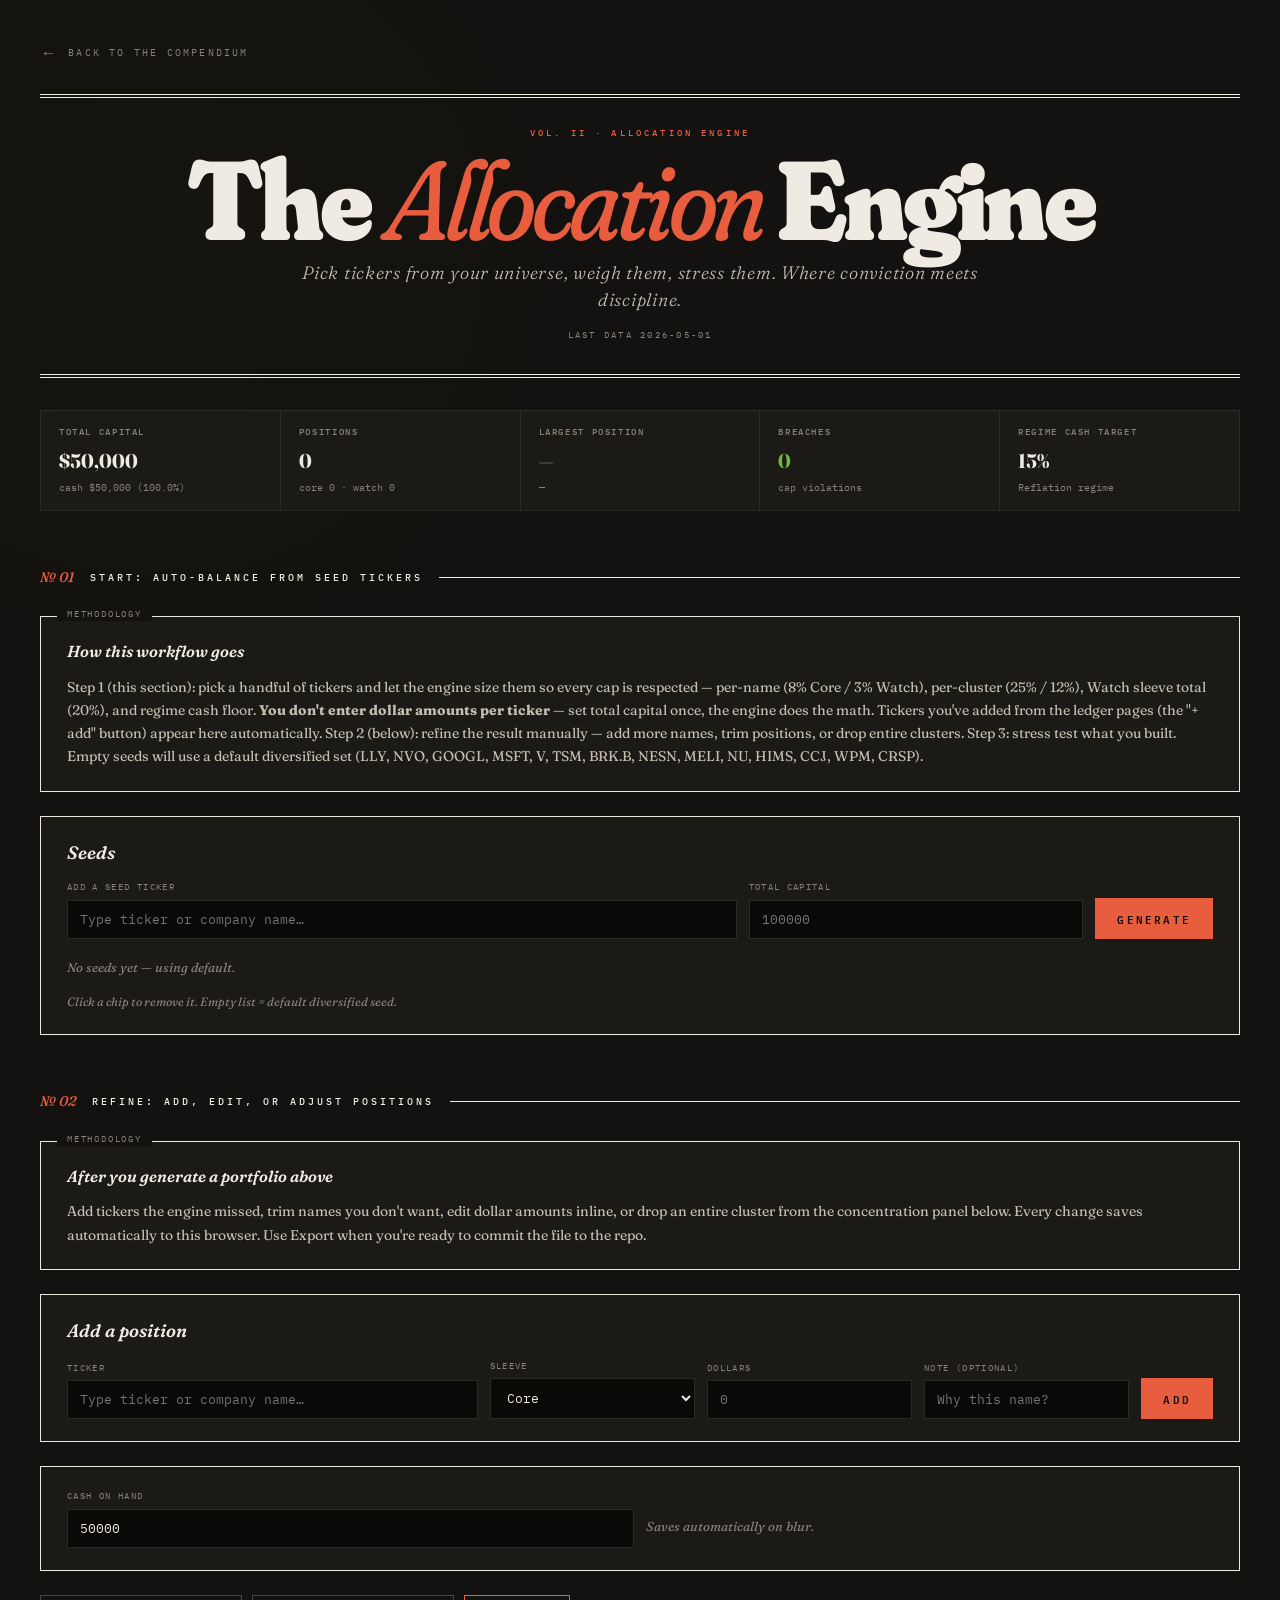
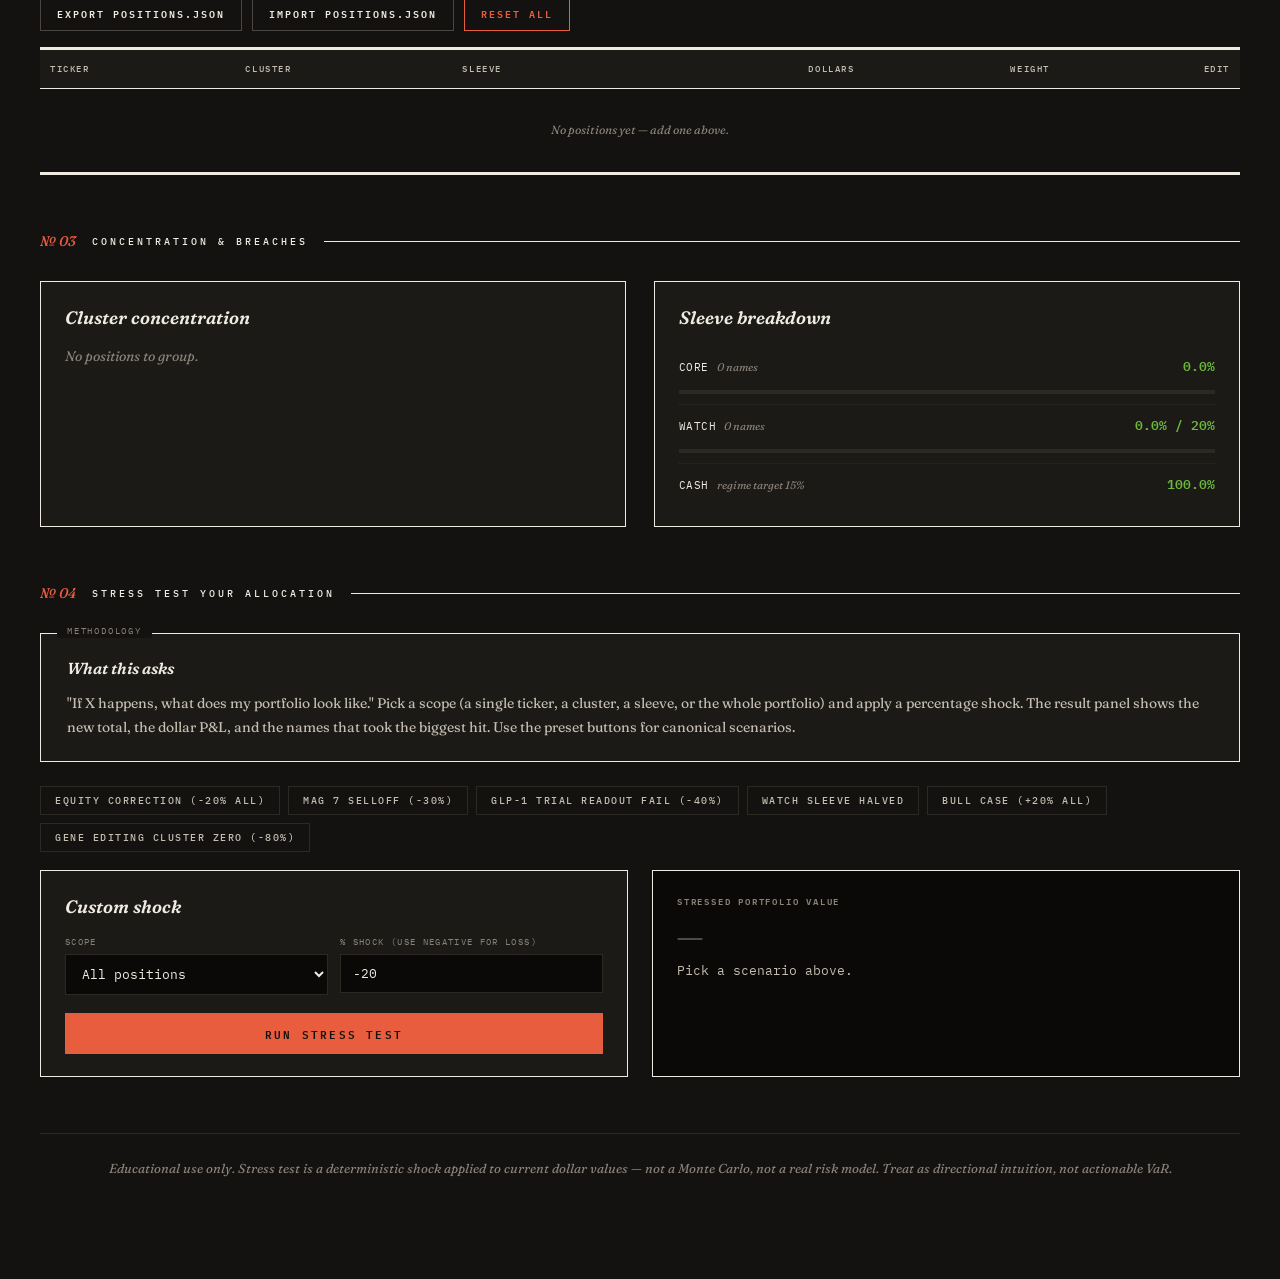
==== commit 7d322ad4: "Replace per-ticker dollar prompt with a cross-page seed list The "+ add" button on the ledger pages " ====
--- a/allocation.html
+++ b/allocation.html
@@ -194,7 +194,7 @@
 
 <div class="callout">
   <div class="callout-title">How this workflow goes</div>
-  <div class="callout-body">Step 1 (this section): pick a handful of tickers and let the engine size them so every cap is respected — per-name (8% Core / 3% Watch), per-cluster (25% / 12%), Watch sleeve total (20%), and regime cash floor. Step 2 (below): refine the result manually — add more names, trim positions, or drop entire clusters. Step 3: stress test what you built. Empty seeds will use a default diversified set (LLY, NVO, GOOGL, MSFT, V, TSM, BRK.B, NESN, MELI, NU, HIMS, CCJ, WPM, CRSP).</div>
+  <div class="callout-body">Step 1 (this section): pick a handful of tickers and let the engine size them so every cap is respected — per-name (8% Core / 3% Watch), per-cluster (25% / 12%), Watch sleeve total (20%), and regime cash floor. <strong>You don't enter dollar amounts per ticker</strong> — set total capital once, the engine does the math. Tickers you've added from the ledger pages (the "+ add" button) appear here automatically. Step 2 (below): refine the result manually — add more names, trim positions, or drop entire clusters. Step 3: stress test what you built. Empty seeds will use a default diversified set (LLY, NVO, GOOGL, MSFT, V, TSM, BRK.B, NESN, MELI, NU, HIMS, CCJ, WPM, CRSP).</div>
 </div>
 
 <div class="add-panel">
@@ -715,6 +715,18 @@
 
 // ---------- auto-balance ----------
 let abSeeds = [];
+const SEEDS_KEY = 'compendium_seeds_v1';
+
+function loadQueuedSeeds() {
+  try {
+    const raw = JSON.parse(localStorage.getItem(SEEDS_KEY) || '[]');
+    if (!Array.isArray(raw)) return [];
+    return raw.filter(s => s && s.t).map(s => s.t);
+  } catch (_) { return []; }
+}
+function clearQueuedSeeds() {
+  try { localStorage.removeItem(SEEDS_KEY); } catch (_) { /* ignore */ }
+}
 
 function setupAbSearch() {
   const input = document.getElementById('ab-input');
@@ -766,6 +778,15 @@
   el.querySelectorAll('.ab-chip').forEach(c => c.onclick = e => {
     const t = e.currentTarget.getAttribute('data-t');
     abSeeds = abSeeds.filter(x => x !== t);
+    // Also drop from the cross-page seed list so the ledger button reflects it
+    try {
+      const raw = JSON.parse(localStorage.getItem(SEEDS_KEY) || '[]');
+      if (Array.isArray(raw)) {
+        const filtered = raw.filter(s => s && s.t !== t);
+        if (filtered.length === 0) localStorage.removeItem(SEEDS_KEY);
+        else localStorage.setItem(SEEDS_KEY, JSON.stringify(filtered));
+      }
+    } catch (_) { /* ignore */ }
     renderSeeds();
   });
 }
@@ -872,11 +893,13 @@
     state.cash = result.cash;
     state.positions = result.positions.map(p => ({ id: newId(), t: p.t, sleeve: p.sleeve, dollars: p.dollars, note: 'auto-balanced' }));
     saveState(); render();
+    clearQueuedSeeds();
     el.style.display = 'none';
   };
   document.getElementById('ab-append').onclick = () => {
     result.positions.forEach(p => state.positions.push({ id: newId(), t: p.t, sleeve: p.sleeve, dollars: p.dollars, note: 'auto-balanced' }));
     saveState(); render();
+    clearQueuedSeeds();
     el.style.display = 'none';
   };
   document.getElementById('ab-discard').onclick = () => { el.style.display = 'none'; };
@@ -900,6 +923,16 @@
   attachMagnitudePreview('ab-capital', 'ab-cap-preview');
   // Auto-balance UI
   setupAbSearch();
+  // Pull queued seeds from the cross-page seed list (set by the "+ add" button
+  // on the ledger pages) so the user lands here with their picks already loaded.
+  const queued = loadQueuedSeeds();
+  if (queued.length > 0) {
+    queued.forEach(t => { if (!abSeeds.includes(t)) abSeeds.push(t); });
+    const banner = document.createElement('div');
+    banner.style.cssText = 'margin-top: 14px; padding: 10px 14px; background: rgba(212,163,53,.08); border-left: 3px solid var(--gold, #d4a335); font-family: \'Fraunces\', serif; font-style: italic; font-size: 13px; color: var(--ink-soft); line-height: 1.5;';
+    banner.innerHTML = `<strong style="color: var(--gold, #d4a335); font-style: normal; font-family: \'IBM Plex Mono\', monospace; font-size: 9px; letter-spacing: .15em; text-transform: uppercase; font-weight: 600;">From your ledger sessions</strong><br>${queued.length} ticker${queued.length===1?'':'s'} loaded into the seed list. Set total capital, then click Generate.`;
+    document.getElementById('ab-chips').parentElement.appendChild(banner);
+  }
   renderSeeds();
   document.getElementById('ab-generate').onclick = () => {
     const totalCapital = parseFloat(document.getElementById('ab-capital').value) || 0;
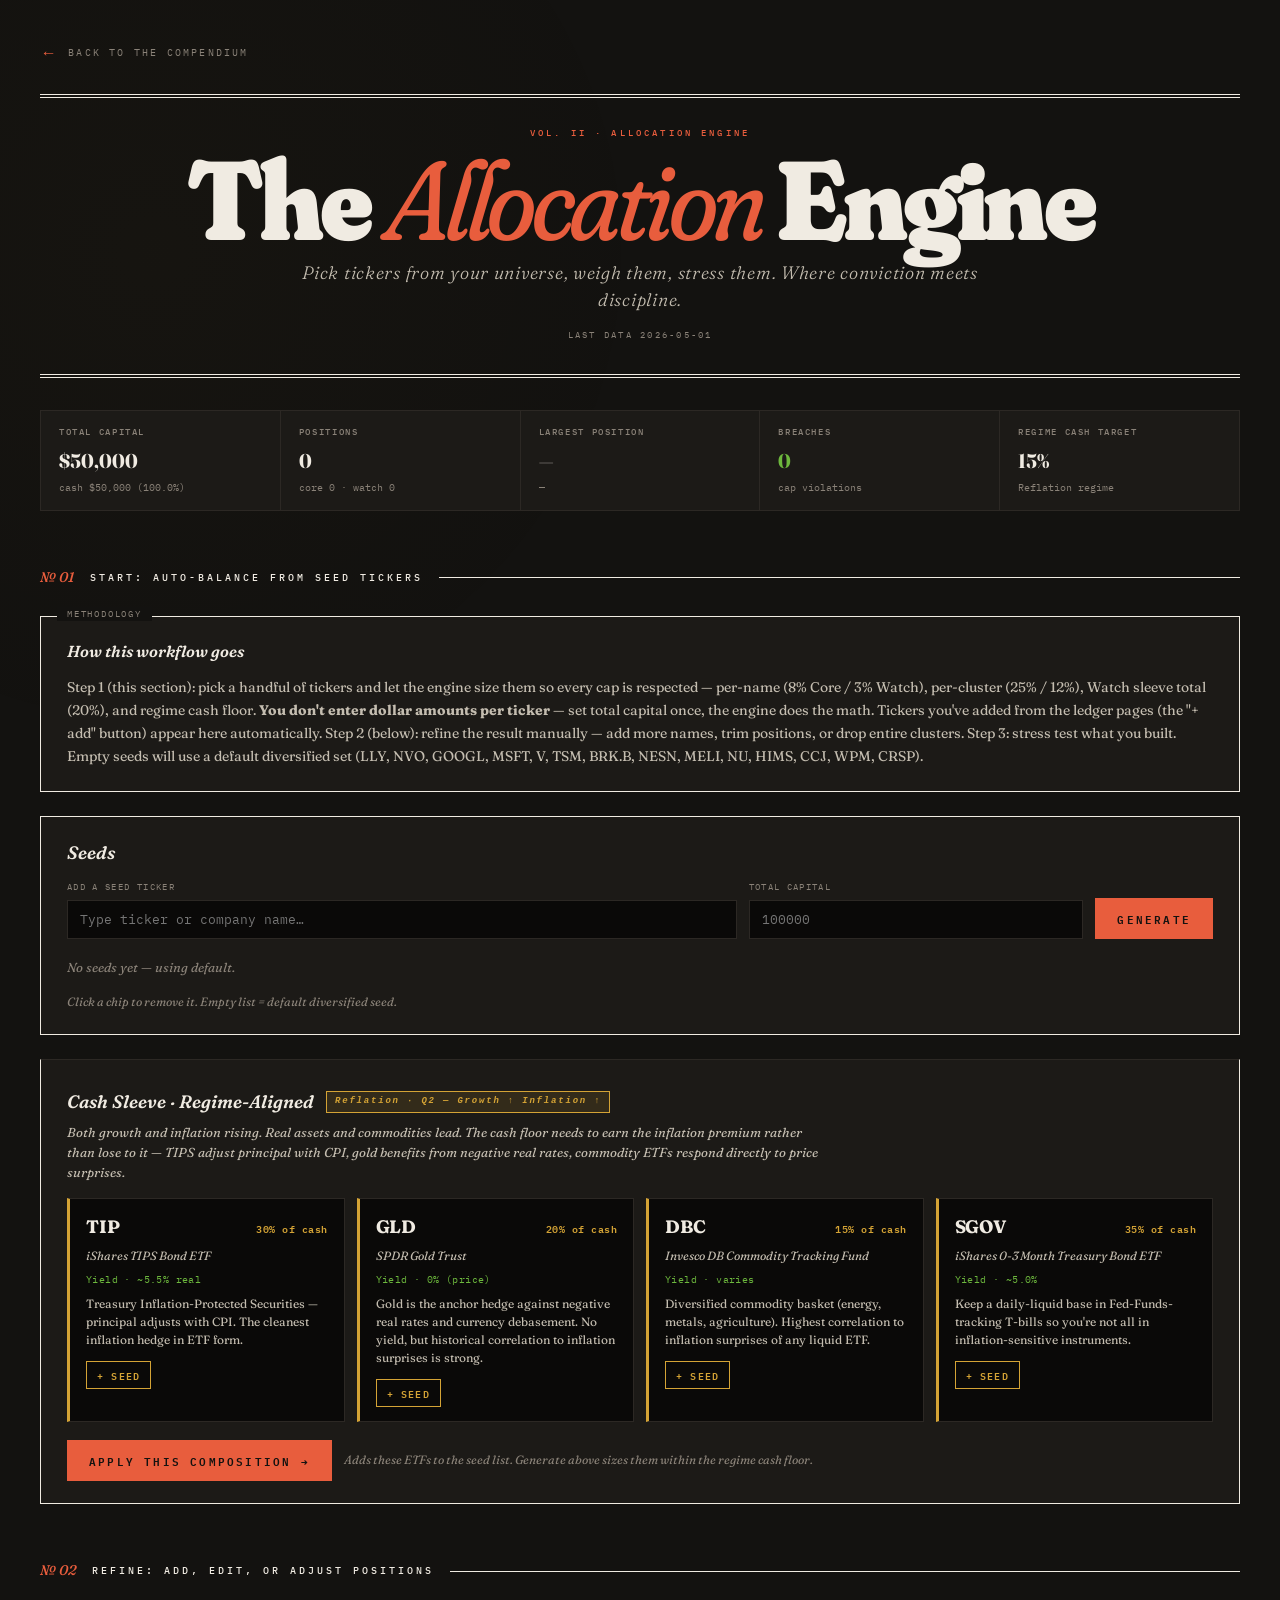
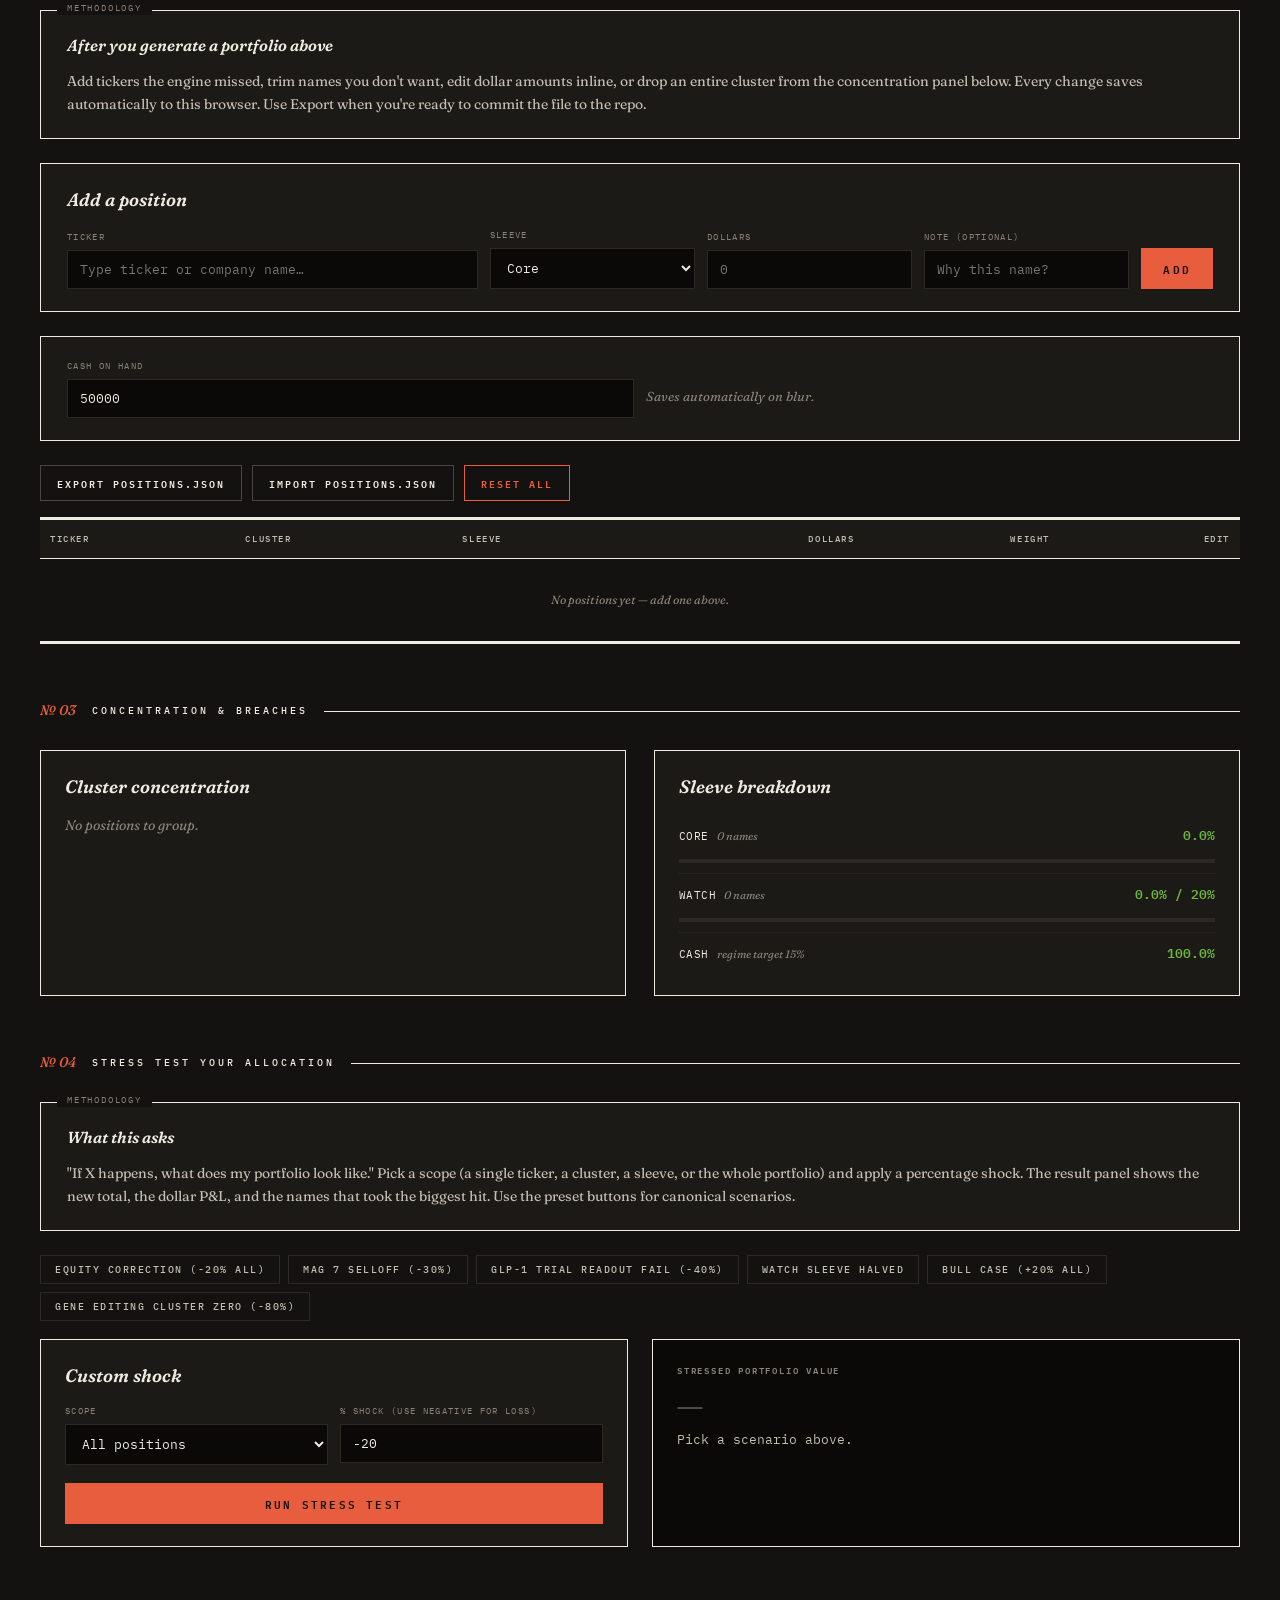
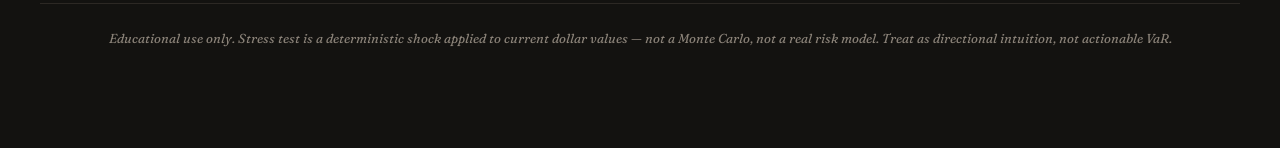
==== commit 38b346ac: "Regime-aligned cash sleeve — Vol III ↔ Vol II handoff Rather than holding the cash floor as idle USD" ====
--- a/allocation.html
+++ b/allocation.html
@@ -99,6 +99,7 @@
 .pos-sleeve { font-family: 'IBM Plex Mono', monospace; font-size: 10px; letter-spacing: .15em; text-transform: uppercase; padding: 3px 8px; font-weight: 600; }
 .pos-sleeve.core { background: rgba(184,39,13,.08); color: var(--accent); border: 1px solid var(--accent); }
 .pos-sleeve.watch { background: rgba(212,163,53,.08); color: var(--gold); border: 1px solid var(--gold); }
+.pos-sleeve.cash { background: rgba(109,184,61,.08); color: var(--bull); border: 1px solid var(--bull); }
 .pos-dollars { color: var(--ink-soft); text-align: right; }
 .pos-pct { color: var(--accent); font-weight: 600; text-align: right; }
 .pos-pct.over { color: var(--bear); }
@@ -213,6 +214,17 @@
   </div>
   <div id="ab-chips" style="margin-top: 18px; display: flex; flex-wrap: wrap; gap: 6px; min-height: 28px;"></div>
   <div style="margin-top: 8px; font-family: 'Fraunces', serif; font-style: italic; font-size: 12px; color: var(--ink-mute);">Click a chip to remove it. Empty list = default diversified seed.</div>
+</div>
+
+<!-- CASH SLEEVE — Regime-aligned ETF composition for the cash floor -->
+<div id="cash-sleeve" class="add-panel" style="margin-top: 24px; border-top: 1px solid var(--rule); padding-top: 28px;">
+  <h4 style="display: flex; align-items: center; gap: 12px; margin-bottom: 6px;"><span>Cash Sleeve · Regime-Aligned</span><span id="cs-regime-badge" style="font-family: 'IBM Plex Mono', monospace; font-size: 9px; letter-spacing: .2em; padding: 3px 8px; background: rgba(212,163,53,.12); color: var(--gold, #d4a335); border: 1px solid var(--gold, #d4a335); font-weight: 600;">—</span></h4>
+  <div style="font-family: 'Fraunces', serif; font-style: italic; font-size: 13px; line-height: 1.55; color: var(--ink-soft); margin-bottom: 16px; max-width: 760px;" id="cs-rationale">Loading regime-aligned cash composition…</div>
+  <div id="cs-grid" style="display: grid; grid-template-columns: repeat(auto-fit, minmax(260px, 1fr)); gap: 12px;"></div>
+  <div style="display: flex; gap: 12px; margin-top: 18px; align-items: center; flex-wrap: wrap;">
+    <button class="add-btn" id="cs-apply-all">Apply this composition →</button>
+    <span style="font-family: 'Fraunces', serif; font-style: italic; font-size: 12px; color: var(--ink-mute);">Adds these ETFs to the seed list. Generate above sizes them within the regime cash floor.</span>
+  </div>
 </div>
 
 <div id="ab-preview" style="display: none;"></div>
@@ -395,10 +407,25 @@
 }
 
 // ---------- universe ----------
+let cashSleeveData = null;   // populated once data/cash-sleeve.json loads
 async function loadUniverse() {
   const data = await window.COMPENDIUM.loadAll();
   (data.core || []).forEach(c => { universe[c.t] = { n: c.n, cluster: c.cluster, sleeve: 'core' }; });
   (data.watch || []).forEach(c => { universe[c.t] = { n: c.n, cluster: c.cluster, sleeve: 'watch' }; });
+  // Cash-sleeve ETFs from data/cash-sleeve.json — load and add to universe
+  try {
+    cashSleeveData = await window.COMPENDIUM.loadJson('data/cash-sleeve.json');
+    if (cashSleeveData && cashSleeveData.compositions) {
+      Object.values(cashSleeveData.compositions).forEach(comp => {
+        (comp.composition || []).forEach(item => {
+          // Don't overwrite an existing core/watch entry — those are real holdings
+          if (!universe[item.t]) {
+            universe[item.t] = { n: item.n, cluster: 'cash_sleeve', sleeve: 'cash' };
+          }
+        });
+      });
+    }
+  } catch (_) { /* offline — cash sleeve panel just won't render */ }
   regime = (data.macro && data.macro.regime && data.macro.regime.regime_name) || 'Unclassified';
   document.getElementById('a-asof').textContent = 'Last data ' + ((data.lastUpdated && data.lastUpdated.asof) ? data.lastUpdated.asof.split('T')[0] : '—');
   document.getElementById('a-regime-note').textContent = regime + ' regime';
@@ -530,22 +557,25 @@
   } else {
     tbody.innerHTML = '';
     state.positions.slice().sort((a,b) => b.dollars - a.dollars).forEach(p => {
-      const meta = universe[p.t] || { n: p.t, cluster: 'unclassified' };
+      const meta = universe[p.t] || { n: p.t, cluster: p.sleeve === 'cash' ? 'cash_sleeve' : 'unclassified' };
       const pct = total > 0 ? (p.dollars/total*100) : 0;
-      const cap = (p.sleeve === 'core' ? RULES.per_name_core : RULES.per_name_watch) * 100;
+      // Cash-sleeve positions are exempt from per-name caps — their job is to
+      // fill the cash floor, not compete for equity sizing
+      const isCash = p.sleeve === 'cash';
+      const cap = isCash ? null : (p.sleeve === 'core' ? RULES.per_name_core : RULES.per_name_watch) * 100;
       // inline cap-violation suggestion
       let inlineWarn = '';
-      if (pct > cap && total > 0) {
+      if (!isCash && pct > cap && total > 0) {
         const trimDollars = Math.round(p.dollars - (cap/100) * total);
         inlineWarn = `<div style="font-family: 'IBM Plex Mono', monospace; font-size: 10px; color: var(--bear); margin-top: 4px; letter-spacing: .04em;">⚠ over ${cap.toFixed(0)}% cap by ${(pct - cap).toFixed(1)}pp · trim $${trimDollars.toLocaleString()}</div>`;
-      } else if (pct > cap * 0.85 && total > 0) {
+      } else if (!isCash && pct > cap * 0.85 && total > 0) {
         inlineWarn = `<div style="font-family: 'IBM Plex Mono', monospace; font-size: 10px; color: var(--gold); margin-top: 4px; letter-spacing: .04em;">approaching cap (${cap.toFixed(0)}%)</div>`;
       }
       const tr = document.createElement('tr');
       tr.innerHTML = `
         <td><div class="pos-t">${p.t}</div><div class="pos-n">${meta.n}</div></td>
         <td><span class="pos-cluster ${meta.cluster === 'unclassified' ? 'unclassified' : ''}">${meta.cluster.toUpperCase()}</span></td>
-        <td><select class="pos-sleeve-sel pos-sleeve ${p.sleeve}" data-id="${p.id}" style="background: transparent; border: none; color: inherit; font: inherit; cursor: pointer;"><option value="core" ${p.sleeve==='core'?'selected':''}>CORE</option><option value="watch" ${p.sleeve==='watch'?'selected':''}>WATCH</option></select></td>
+        <td><select class="pos-sleeve-sel pos-sleeve ${p.sleeve}" data-id="${p.id}" style="background: transparent; border: none; color: inherit; font: inherit; cursor: pointer;"><option value="core" ${p.sleeve==='core'?'selected':''}>CORE</option><option value="watch" ${p.sleeve==='watch'?'selected':''}>WATCH</option><option value="cash" ${p.sleeve==='cash'?'selected':''}>CASH</option></select></td>
         <td class="pos-dollars">$${p.dollars.toLocaleString()}<div style="font-family: 'Fraunces', serif; font-style: italic; font-size: 11px; color: var(--ink-mute);">${magShort(p.dollars)}</div></td>
         <td class="pos-pct ${pct > cap ? 'over' : ''}">${pct.toFixed(1)}%${inlineWarn}</td>
         <td class="pos-actions"><input type="number" class="pos-d-edit" data-id="${p.id}" value="${p.dollars}" step="100"><button class="pos-del" data-id="${p.id}">×</button></td>
@@ -609,14 +639,17 @@
   cashRow.innerHTML = `<div class="cluster-label">CASH<small>regime target ${(cashTarget*100).toFixed(0)}%</small></div><div class="cluster-pct ${cashCls}">${(cashPct*100).toFixed(1)}%</div>`;
   sleeveEl.appendChild(cashRow);
 
-  // breaches
+  // breaches — cash-sleeve positions are exempt from per-name and per-cluster
+  // caps (their job is to fill the cash floor, not compete for equity sizing)
   const breaches = [];
   state.positions.forEach(p => {
+    if (p.sleeve === 'cash') return;
     const cap = p.sleeve === 'core' ? RULES.per_name_core : RULES.per_name_watch;
     const pct = total > 0 ? p.dollars/total : 0;
     if (pct > cap) breaches.push(`<strong>${p.t}</strong> at ${(pct*100).toFixed(1)}% exceeds ${p.sleeve} per-name cap of ${(cap*100).toFixed(0)}%. Trim by $${Math.round(p.dollars - cap*total).toLocaleString()}.`);
   });
   Object.values(clusters).forEach(c => {
+    if (c.sleeve === 'cash') return;
     const cap = c.sleeve === 'core' ? RULES.per_cluster_core : RULES.per_cluster_watch;
     const pct = total > 0 ? c.dollars/total : 0;
     if (pct > cap) breaches.push(`<strong>${c.cluster}</strong> cluster (${c.sleeve}) at ${(pct*100).toFixed(1)}% exceeds ${(cap*100).toFixed(0)}% cap.`);
@@ -624,8 +657,12 @@
   const watchSum = state.positions.filter(p=>p.sleeve==='watch').reduce((a,p)=>a+p.dollars,0);
   const watchPct = total > 0 ? watchSum/total : 0;
   if (watchPct > RULES.watch_total) breaches.push(`<strong>Watch sleeve</strong> at ${(watchPct*100).toFixed(1)}% exceeds ${(RULES.watch_total*100).toFixed(0)}% total cap. Trim by $${Math.round(watchSum - RULES.watch_total*total).toLocaleString()}.`);
-  if (cashPct < cashTarget && total > 0) breaches.push(`<strong>Cash</strong> at ${(cashPct*100).toFixed(1)}% is below ${regime}-regime target of ${(cashTarget*100).toFixed(0)}%. Need $${Math.round((cashTarget - cashPct)*total).toLocaleString()} more in dry powder.`);
+  // Cash floor target — cash-sleeve ETF positions count toward the floor
+  const cashSleeveSum = state.positions.filter(p=>p.sleeve==='cash').reduce((a,p)=>a+p.dollars,0);
+  const effectiveCashPct = total > 0 ? (state.cash + cashSleeveSum)/total : 0;
+  if (effectiveCashPct < cashTarget && total > 0) breaches.push(`<strong>Cash floor</strong> at ${(effectiveCashPct*100).toFixed(1)}% is below ${regime}-regime target of ${(cashTarget*100).toFixed(0)}%. Need $${Math.round((cashTarget - effectiveCashPct)*total).toLocaleString()} more in cash or cash-sleeve ETFs.`);
   state.positions.forEach(p => {
+    if (p.sleeve === 'cash') return; // cash-sleeve ETFs aren't expected to be in the equity ledgers
     if (!universe[p.t]) breaches.push(`<strong>${p.t}</strong> is not in core.json or watch.json — cluster concentration cannot be tracked. Add to a ledger or accept blind exposure.`);
   });
 
@@ -714,6 +751,9 @@
 }
 
 // ---------- auto-balance ----------
+// abSeeds is an array of { t, sleeve, cs_weight? } objects.
+// sleeve is one of 'core' | 'watch' | 'cash'.
+// cs_weight is the cash-sleeve composition weight (only set for sleeve='cash').
 let abSeeds = [];
 const SEEDS_KEY = 'compendium_seeds_v1';
 
@@ -721,12 +761,21 @@
   try {
     const raw = JSON.parse(localStorage.getItem(SEEDS_KEY) || '[]');
     if (!Array.isArray(raw)) return [];
-    return raw.filter(s => s && s.t).map(s => s.t);
+    return raw
+      .filter(s => s && s.t)
+      .map(s => ({ t: s.t, sleeve: s.sleeve || 'core', cs_weight: s.cs_weight }));
   } catch (_) { return []; }
+}
+function persistAbSeeds() {
+  try {
+    if (abSeeds.length === 0) localStorage.removeItem(SEEDS_KEY);
+    else localStorage.setItem(SEEDS_KEY, JSON.stringify(abSeeds));
+  } catch (_) { /* ignore */ }
 }
 function clearQueuedSeeds() {
   try { localStorage.removeItem(SEEDS_KEY); } catch (_) { /* ignore */ }
 }
+function seedHas(t) { return abSeeds.some(s => s.t === t); }
 
 function setupAbSearch() {
   const input = document.getElementById('ab-input');
@@ -736,7 +785,7 @@
     q = q.trim().toUpperCase();
     if (!q) { list.classList.remove('show'); return; }
     const matches = Object.entries(universe)
-      .filter(([t, m]) => !abSeeds.includes(t) && (t.includes(q) || m.n.toUpperCase().includes(q)))
+      .filter(([t, m]) => !seedHas(t) && (t.includes(q) || m.n.toUpperCase().includes(q)))
       .slice(0, 10);
     if (matches.length === 0) {
       list.innerHTML = `<div class="suggest-item" data-custom="${q}"><span class="t">${q}</span><span class="n">Add as custom (unclassified)</span></div>`;
@@ -749,7 +798,11 @@
   }
   function pick(item) {
     const t = item.getAttribute('data-t') || item.getAttribute('data-custom');
-    if (!abSeeds.includes(t)) abSeeds.push(t);
+    if (!seedHas(t)) {
+      const m = universe[t];
+      abSeeds.push({ t, sleeve: (m && m.sleeve) || 'core' });
+      persistAbSeeds();
+    }
     input.value = '';
     list.classList.remove('show');
     renderSeeds();
@@ -771,41 +824,125 @@
 function renderSeeds() {
   const el = document.getElementById('ab-chips');
   if (abSeeds.length === 0) { el.innerHTML = '<span style="font-family: \'Fraunces\', serif; font-style: italic; font-size: 13px; color: var(--ink-mute);">No seeds yet — using default.</span>'; return; }
-  el.innerHTML = abSeeds.map(t => {
-    const m = universe[t] || { cluster: 'unclassified' };
-    return `<span class="ab-chip" data-t="${t}" style="display: inline-flex; align-items: center; gap: 8px; padding: 5px 10px; background: var(--paper-deep); border: 1px solid var(--accent); cursor: pointer; font-family: 'IBM Plex Mono', monospace; font-size: 11px; color: var(--ink); transition: background .15s;"><strong>${t}</strong><span style="color: var(--ink-mute); font-size: 9px; letter-spacing: .1em;">${m.cluster.toUpperCase()}</span><span style="color: var(--bear); font-weight: bold;">×</span></span>`;
+  el.innerHTML = abSeeds.map(seed => {
+    const m = universe[seed.t] || { cluster: seed.sleeve === 'cash' ? 'cash_sleeve' : 'unclassified' };
+    const sleeveLabel = seed.sleeve === 'cash' ? 'CASH' : (seed.sleeve === 'watch' ? 'WATCH' : 'CORE');
+    const sleeveColor = seed.sleeve === 'cash' ? 'var(--gold, #d4a335)' : (seed.sleeve === 'watch' ? 'var(--accent, #e85d3d)' : 'var(--accent, #e85d3d)');
+    return `<span class="ab-chip" data-t="${seed.t}" style="display: inline-flex; align-items: center; gap: 8px; padding: 5px 10px; background: var(--paper-deep); border: 1px solid ${sleeveColor}; cursor: pointer; font-family: 'IBM Plex Mono', monospace; font-size: 11px; color: var(--ink); transition: background .15s;"><strong>${seed.t}</strong><span style="color: ${sleeveColor}; font-size: 8px; letter-spacing: .1em; font-weight: 600;">${sleeveLabel}</span><span style="color: var(--ink-mute); font-size: 9px; letter-spacing: .1em;">${m.cluster.toUpperCase()}</span><span style="color: var(--bear); font-weight: bold;">×</span></span>`;
   }).join('');
   el.querySelectorAll('.ab-chip').forEach(c => c.onclick = e => {
     const t = e.currentTarget.getAttribute('data-t');
-    abSeeds = abSeeds.filter(x => x !== t);
-    // Also drop from the cross-page seed list so the ledger button reflects it
-    try {
-      const raw = JSON.parse(localStorage.getItem(SEEDS_KEY) || '[]');
-      if (Array.isArray(raw)) {
-        const filtered = raw.filter(s => s && s.t !== t);
-        if (filtered.length === 0) localStorage.removeItem(SEEDS_KEY);
-        else localStorage.setItem(SEEDS_KEY, JSON.stringify(filtered));
-      }
-    } catch (_) { /* ignore */ }
+    abSeeds = abSeeds.filter(x => x.t !== t);
+    persistAbSeeds();
     renderSeeds();
-  });
+    if (typeof refreshCashCardStates === 'function') refreshCashCardStates();
+  });
+}
+
+// ---------- cash sleeve (regime-aligned ETF composition) ----------
+function renderCashSleeve(regimeName) {
+  if (!cashSleeveData || !cashSleeveData.compositions) {
+    document.getElementById('cash-sleeve').style.display = 'none';
+    return;
+  }
+  const comp = cashSleeveData.compositions[regimeName] || cashSleeveData.compositions['Unclassified'];
+  if (!comp) { document.getElementById('cash-sleeve').style.display = 'none'; return; }
+  document.getElementById('cs-regime-badge').textContent = comp.label;
+  document.getElementById('cs-rationale').textContent = comp.rationale;
+  const grid = document.getElementById('cs-grid');
+  grid.innerHTML = comp.composition.map(item => {
+    const queued = seedHas(item.t);
+    return `
+      <div class="cs-card ${queued ? 'queued' : ''}" data-t="${item.t}" style="background: var(--paper-deep); border: 1px solid var(--rule); border-left: 3px solid ${queued ? 'var(--bull, #6db83d)' : 'var(--gold, #d4a335)'}; padding: 14px 16px; transition: border-color .15s ease, background .15s ease;${queued ? ' background: rgba(109,184,61,.04);' : ''}">
+        <div style="display: flex; justify-content: space-between; align-items: baseline; margin-bottom: 6px;">
+          <span style="font-family: 'Fraunces', serif; font-weight: 700; font-size: 18px; color: var(--ink); letter-spacing: -.01em;">${item.t}</span>
+          <span style="font-family: 'IBM Plex Mono', monospace; font-size: 10px; color: var(--gold, #d4a335); font-weight: 600; letter-spacing: .05em;">${(item.weight*100).toFixed(0)}% of cash</span>
+        </div>
+        <div style="font-family: 'Fraunces', serif; font-style: italic; font-size: 12px; color: var(--ink-soft); margin-bottom: 6px;">${item.n}</div>
+        <div style="font-family: 'IBM Plex Mono', monospace; font-size: 10px; color: var(--bull, #6db83d); margin-bottom: 8px; letter-spacing: .04em;">Yield · ${item.est_yield}</div>
+        <div style="font-family: 'Fraunces', serif; font-size: 12px; line-height: 1.5; color: var(--ink-soft); margin-bottom: 12px;">${item.why}</div>
+        <button class="cs-toggle-btn" data-t="${item.t}" style="background: ${queued ? 'rgba(109,184,61,.12)' : 'transparent'}; color: ${queued ? 'var(--bull, #6db83d)' : 'var(--gold, #d4a335)'}; border: 1px solid ${queued ? 'var(--bull, #6db83d)' : 'var(--gold, #d4a335)'}; padding: 4px 10px; font-family: 'IBM Plex Mono', monospace; font-size: 10px; font-weight: 600; letter-spacing: .12em; text-transform: uppercase; cursor: pointer; transition: all .15s;">${queued ? '✓ in seeds' : '+ seed'}</button>
+      </div>
+    `;
+  }).join('');
+  grid.querySelectorAll('.cs-toggle-btn').forEach(b => {
+    b.onclick = () => toggleCashSeed(b.dataset.t);
+  });
+  document.getElementById('cs-apply-all').onclick = () => applyAllCash();
+}
+
+function toggleCashSeed(t) {
+  if (!cashSleeveData || !cashSleeveData.compositions) return;
+  const comp = cashSleeveData.compositions[regime] || cashSleeveData.compositions['Unclassified'];
+  if (!comp) return;
+  const item = comp.composition.find(c => c.t === t);
+  if (!item) return;
+  const idx = abSeeds.findIndex(s => s.t === t);
+  if (idx >= 0) abSeeds.splice(idx, 1);
+  else abSeeds.push({ t, sleeve: 'cash', cs_weight: item.weight });
+  persistAbSeeds();
+  renderSeeds();
+  refreshCashCardStates();
+}
+
+function applyAllCash() {
+  if (!cashSleeveData || !cashSleeveData.compositions) return;
+  const comp = cashSleeveData.compositions[regime] || cashSleeveData.compositions['Unclassified'];
+  if (!comp) return;
+  comp.composition.forEach(item => {
+    if (!seedHas(item.t)) abSeeds.push({ t: item.t, sleeve: 'cash', cs_weight: item.weight });
+  });
+  persistAbSeeds();
+  renderSeeds();
+  refreshCashCardStates();
+}
+
+function refreshCashCardStates() {
+  // Re-render to keep card visuals in sync. Cheap because the grid is small.
+  if (cashSleeveData) renderCashSleeve(regime);
 }
 
 const DEFAULT_SEEDS = ['LLY', 'NVO', 'GOOGL', 'MSFT', 'V', 'TSM', 'BRK.B', 'NESN', 'MELI', 'NU', 'HIMS', 'CCJ', 'WPM', 'CRSP'];
 
-// Core algorithm: takes seeds + total capital, returns balanced positions array
-function generateBalancedPortfolio(seedTickers, totalCapital, regimeName) {
-  const seeds = (seedTickers && seedTickers.length > 0) ? seedTickers : DEFAULT_SEEDS;
+// Core algorithm: takes seeds + total capital, returns balanced positions array.
+// Seeds may be either an array of ticker strings (legacy) or an array of
+// { t, sleeve, cs_weight? } objects. Sleeve is one of 'core' | 'watch' | 'cash'.
+// Cash-sleeve seeds fill the regime cash floor proportional to cs_weight, with
+// no equity caps applied. Equity seeds proceed through the existing flow.
+function generateBalancedPortfolio(seedInput, totalCapital, regimeName) {
+  // Normalise input to array of {t, sleeve, cs_weight?}
+  const rawSeeds = (seedInput && seedInput.length > 0)
+    ? seedInput.map(s => typeof s === 'string' ? { t: s, sleeve: (universe[s] && universe[s].sleeve) || 'core' } : s)
+    : DEFAULT_SEEDS.map(t => ({ t, sleeve: (universe[t] && universe[t].sleeve) || 'core' }));
   const cashTarget = RULES.cash_target_by_regime[regimeName] || 0.20;
-  const investable = totalCapital * (1 - cashTarget);
 
   // Step 1: classify each seed by sleeve and cluster
-  const candidates = seeds.map(t => {
-    const m = universe[t] || { cluster: 'unclassified', sleeve: 'core', n: t };
-    return { t, sleeve: m.sleeve || 'core', cluster: m.cluster, name: m.n, weight: 0 };
-  });
-
-  // Step 2: assign equal weight within each sleeve, capped at per-name cap
+  const candidates = rawSeeds.map(seed => {
+    const m = universe[seed.t] || { cluster: seed.sleeve === 'cash' ? 'cash_sleeve' : 'unclassified', sleeve: seed.sleeve || 'core', n: seed.t };
+    return {
+      t: seed.t,
+      sleeve: seed.sleeve || m.sleeve || 'core',
+      cluster: seed.sleeve === 'cash' ? 'cash_sleeve' : m.cluster,
+      name: m.n,
+      weight: 0,
+      cs_weight: seed.cs_weight || 0,
+    };
+  });
+
+  // Step 2a: cash-sleeve seeds fill the cash floor, proportional to cs_weight
+  // (or evenly when none specified). No equity caps applied.
+  const cashNames = candidates.filter(c => c.sleeve === 'cash');
+  const totalCsWeight = cashNames.reduce((s, c) => s + (c.cs_weight || 0), 0);
+  if (cashNames.length > 0) {
+    if (totalCsWeight > 0) {
+      cashNames.forEach(c => c.weight = cashTarget * ((c.cs_weight || 0) / totalCsWeight));
+    } else {
+      const equal = cashTarget / cashNames.length;
+      cashNames.forEach(c => c.weight = equal);
+    }
+  }
+
+  // Step 2b: equity seeds (core + watch) divide the (1 - cashTarget) budget
   const coreNames = candidates.filter(c => c.sleeve === 'core');
   const watchNames = candidates.filter(c => c.sleeve === 'watch');
   const watchSleeveBudget = Math.min(RULES.watch_total, (watchNames.length * RULES.per_name_watch));
@@ -927,13 +1064,21 @@
   // on the ledger pages) so the user lands here with their picks already loaded.
   const queued = loadQueuedSeeds();
   if (queued.length > 0) {
-    queued.forEach(t => { if (!abSeeds.includes(t)) abSeeds.push(t); });
+    queued.forEach(s => { if (!seedHas(s.t)) abSeeds.push(s); });
     const banner = document.createElement('div');
     banner.style.cssText = 'margin-top: 14px; padding: 10px 14px; background: rgba(212,163,53,.08); border-left: 3px solid var(--gold, #d4a335); font-family: \'Fraunces\', serif; font-style: italic; font-size: 13px; color: var(--ink-soft); line-height: 1.5;';
-    banner.innerHTML = `<strong style="color: var(--gold, #d4a335); font-style: normal; font-family: \'IBM Plex Mono\', monospace; font-size: 9px; letter-spacing: .15em; text-transform: uppercase; font-weight: 600;">From your ledger sessions</strong><br>${queued.length} ticker${queued.length===1?'':'s'} loaded into the seed list. Set total capital, then click Generate.`;
+    const cashCount = queued.filter(s => s.sleeve === 'cash').length;
+    const equityCount = queued.length - cashCount;
+    const parts = [];
+    if (equityCount > 0) parts.push(`${equityCount} equity ticker${equityCount===1?'':'s'}`);
+    if (cashCount > 0) parts.push(`${cashCount} cash-sleeve ETF${cashCount===1?'':'s'}`);
+    banner.innerHTML = `<strong style="color: var(--gold, #d4a335); font-style: normal; font-family: \'IBM Plex Mono\', monospace; font-size: 9px; letter-spacing: .15em; text-transform: uppercase; font-weight: 600;">From your ledger sessions</strong><br>${parts.join(' + ')} loaded into the seed list. Set total capital, then click Generate.`;
     document.getElementById('ab-chips').parentElement.appendChild(banner);
   }
   renderSeeds();
+  // Render the regime-aligned cash sleeve panel (shows ETF composition for the
+  // current Dalio quadrant — TIPS+gold for Reflation, long bonds for Deflation, etc.)
+  renderCashSleeve(regime);
   document.getElementById('ab-generate').onclick = () => {
     const totalCapital = parseFloat(document.getElementById('ab-capital').value) || 0;
     if (totalCapital < 1000) { alert('Set a total capital of at least $1,000.'); return; }
